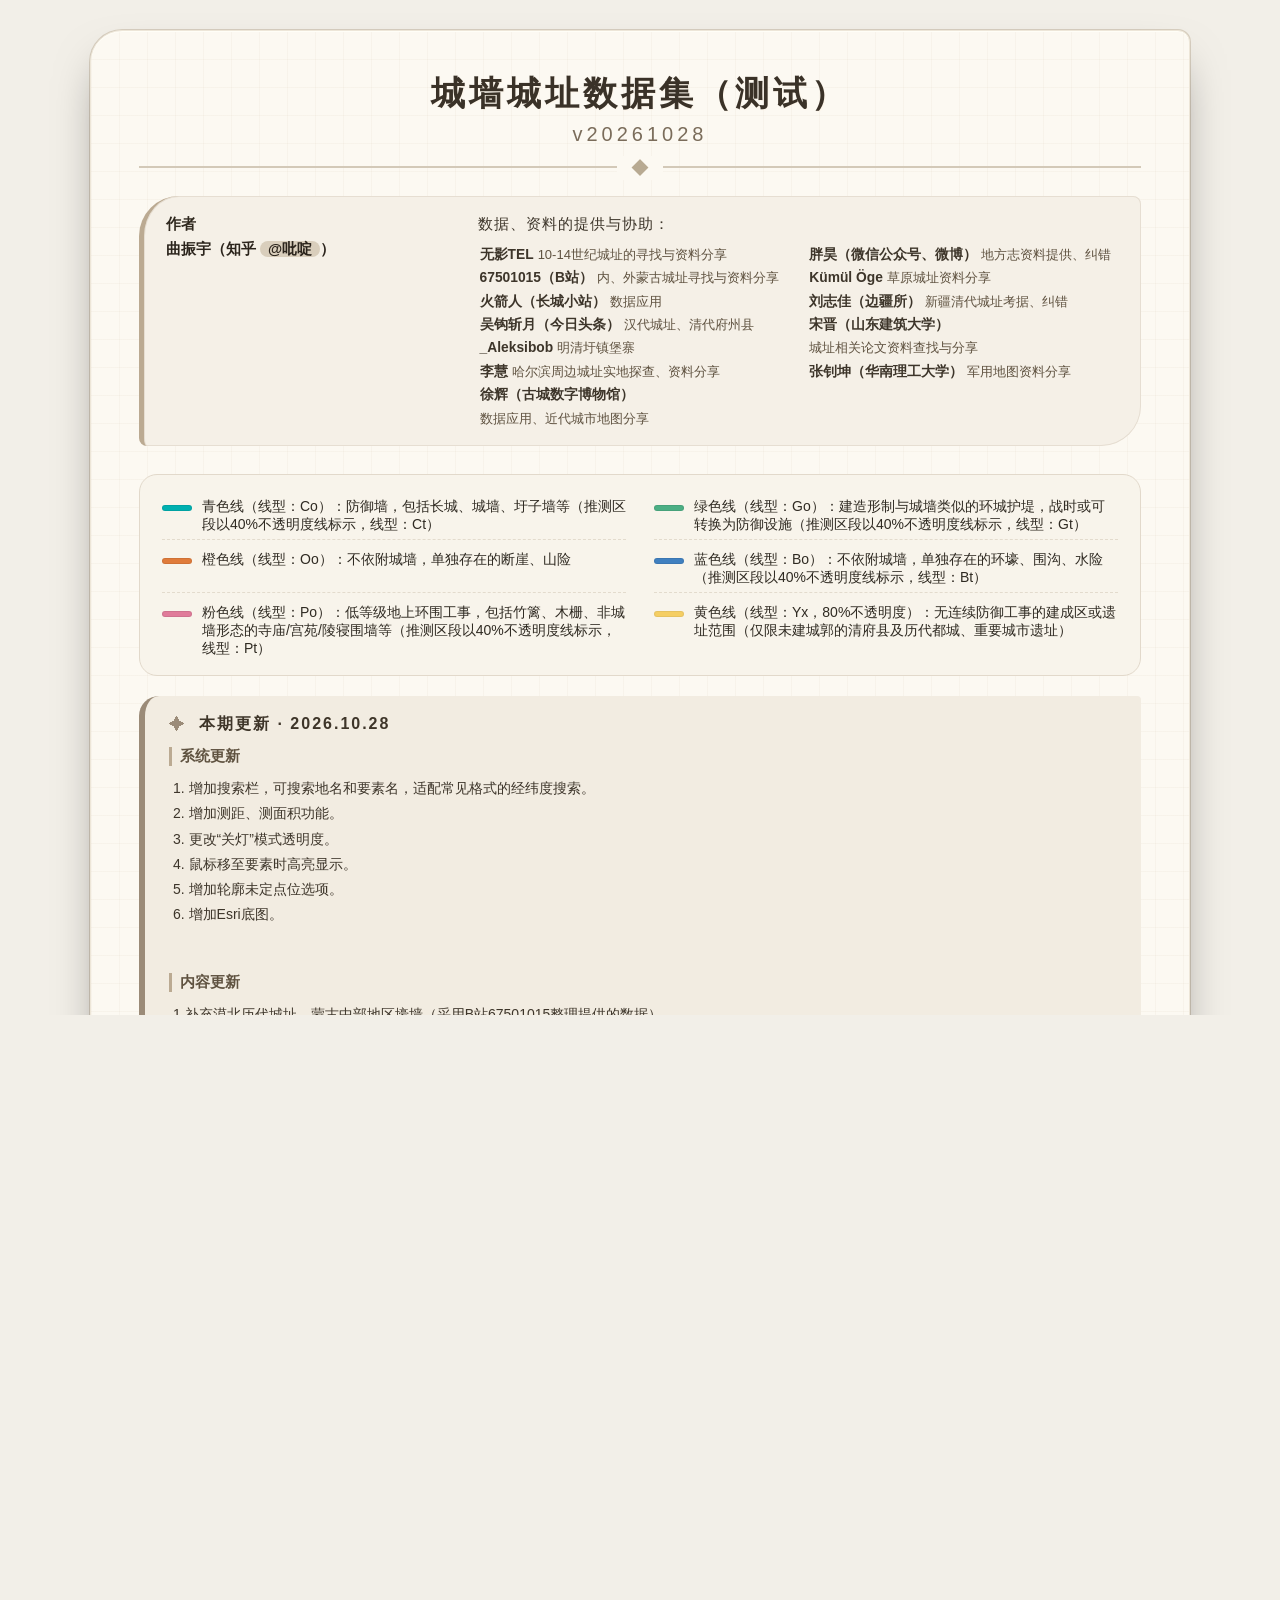
==== index.html @ 204a72bd "更新 index.html" ====
<!DOCTYPE html>
<html lang="zh-CN">
<head>
    <meta charset="UTF-8">
    <meta name="viewport" content="width=device-width, initial-scale=1.0">
    <title>城墙城址数据集 · 舆图始页</title>
    <style>
        * {
            margin: 0;
            padding: 0;
            box-sizing: border-box;
        }
        body {
            background: #f2efe8;
            font-family: "Microsoft YaHei", "微软雅黑", "PingFang SC", sans-serif;
            min-height: 100vh;
            display: flex;
            align-items: center;
            justify-content: center;
            padding: 30px 20px;
        }

        .scroll-card {
            max-width: 1100px;
            width: 100%;
            background: #fcf9f2;
            background-image: 
                linear-gradient(rgba(200, 180, 150, 0.08) 1px, transparent 1px),
                linear-gradient(90deg, rgba(200, 180, 150, 0.08) 1px, transparent 1px);
            background-size: 28px 28px;
            padding: 40px 48px 48px 48px;
            border-radius: 32px 12px 32px 12px;
            box-shadow: 0 24px 48px -16px rgba(0,0,0,0.5), inset 0 1px 0 #fffef7, 0 0 0 1px #d8cfc0;
            border: 1px solid #ede6d8;
            transition: opacity 0.5s ease, transform 0.5s cubic-bezier(0.23, 1, 0.32, 1);
            animation: fadeUp 0.9s ease forwards;
        }
        @keyframes fadeUp {
            0% { opacity: 0; transform: translateY(24px); }
            100% { opacity: 1; transform: translateY(0); }
        }

        .title-block {
            text-align: center;
            border-bottom: 2px solid #d3c9b8;
            padding-bottom: 20px;
            margin-bottom: 28px;
            position: relative;
        }
        .title-block::after {
            content: "◆";
            position: absolute;
            bottom: -14px;
            left: 50%;
            transform: translateX(-50%);
            background: #fcf9f2;
            padding: 0 14px;
            color: #b8aa92;
            font-size: 18px;
        }
        h1 {
            font-size: 34px;
            font-weight: 700;
            letter-spacing: 4px;
            color: #3a3228;
            text-shadow: 1px 1px 0 rgba(255,245,230,0.5);
        }
        .subhead {
            font-size: 20px;
            color: #7a6c5a;
            letter-spacing: 4px;
            margin-top: 6px;
            font-weight: 400;
        }

        .meta-grid {
            display: grid;
            grid-template-columns: 1fr 2.2fr;
            gap: 12px 20px;
            background: #f5f0e7;
            padding: 16px 22px;
            border-radius: 40px 8px 40px 8px;
            margin-bottom: 28px;
            border-left: 5px solid #bbaa92;
            box-shadow: inset 0 0 0 1px #e6ded2;
            font-size: 14.5px;
            line-height: 1.7;
            color: #3d352a;
        }
        .meta-grid .author {
            font-weight: 600;
            color: #2b241c;
        }
        .meta-grid .helper-grid {
            display: grid;
            grid-template-columns: 1fr 1fr;
            gap: 0 18px;
            font-size: 13.8px;
        }
        .helper-grid span {
            display: inline-block;
            padding: 0 2px;
        }
        .helper-grid .name {
            font-weight: 700;
            color: #3d352a;
        }
        .helper-grid .desc {
            color: #5f5240;
            font-size: 13px;
        }
        .meta-grid strong {
            color: #2f281e;
        }

        .legend-wrap {
            background: #f8f4eb;
            padding: 18px 22px 12px 22px;
            border-radius: 18px;
            margin: 16px 0 20px 0;
            border: 1px solid #e2d9cb;
        }
        .legend-grid {
            display: grid;
            grid-template-columns: 1fr 1fr;
            gap: 6px 28px;
        }
        .legend-item {
            display: flex;
            align-items: baseline;
            gap: 10px;
            font-size: 14px;
            color: #2f2a22;
            padding: 5px 0;
            border-bottom: 1px dashed #e3dbcd;
        }
        .legend-item:last-child,
        .legend-item:nth-last-child(2) {
            border-bottom: none;
        }
        .color-swatch {
            width: 30px;
            height: 6px;
            border-radius: 12px;
            flex-shrink: 0;
            border: 1px solid rgba(0,0,0,0.08);
        }
        .legend-note {
            font-size: 12.5px;
            color: #6f624e;
            margin-top: 10px;
            padding-top: 8px;
            border-top: 1px solid #e0d6c6;
            display: flex;
            flex-wrap: wrap;
            gap: 6px 22px;
        }
        .legend-note i {
            font-style: normal;
            background: #ede7db;
            padding: 0 8px;
            border-radius: 30px;
        }

        .update-box {
            background: #f2ece1;
            padding: 18px 24px 12px 24px;
            border-radius: 20px 4px 20px 4px;
            margin: 18px 0 22px 0;
            border-left: 6px solid #9b8b78;
        }
        .update-box h3 {
            font-size: 16px;
            letter-spacing: 2px;
            font-weight: 600;
            color: #3e3529;
            display: flex;
            align-items: center;
            gap: 12px;
            margin-bottom: 12px;
        }
        .update-box h3::before {
            content: "✦";
            color: #9b8b78;
            font-weight: 400;
        }
        
        .update-subtitle {
            font-size: 14.5px;
            font-weight: 600;
            color: #5f5240;
            margin: 12px 0 6px 0;
            padding-left: 8px;
            border-left: 3px solid #bbaa92;
        }

        .update-scroll {
            display: grid;
            grid-template-columns: 1fr 1fr;
            gap: 6px 30px;
            max-height: 300px;
            overflow-y: auto;
            padding-right: 6px;
        }
        .update-scroll ul {
            list-style: none;
            padding-left: 4px;
        }
        .update-scroll li {
            font-size: 13.8px;
            line-height: 1.65;
            color: #3d352a;
            padding: 3px 0 3px 22px;
            position: relative;
            border-bottom: 1px solid #e3d9ca;
        }
        .update-scroll li:last-child {
            border-bottom: none;
        }
        .update-scroll li::before {
            content: "▸";
            position: absolute;
            left: 2px;
            color: #8f7e68;
            font-weight: 700;
        }
        .update-scroll strong {
            font-weight: 600;
            color: #2f281e;
        }
        .correction-box {
            margin-top: 12px;
            background: #e8e1d4;
            padding: 8px 16px 10px 16px;
            border-radius: 30px 6px 30px 6px;
            font-size: 13px;
            color: #3f372c;
        }
        .correction-box strong {
            font-weight: 600;
        }
        .correction-box .tag {
            background: #b8aa92;
            color: #fcf9f2;
            padding: 0 12px;
            border-radius: 40px;
            font-size: 12px;
            margin-right: 8px;
            display: inline-block;
        }

        .download-box {
            background: #f8f4eb;
            padding: 18px 24px;
            border-radius: 18px;
            margin: 18px 0 22px 0;
            border: 1px solid #e2d9cb;
        }
        .download-box h3 {
            font-size: 16px;
            letter-spacing: 2px;
            font-weight: 600;
            color: #3e3529;
            display: flex;
            align-items: center;
            gap: 12px;
            margin-bottom: 12px;
        }
        .download-box h3::before {
            content: "📥";
            font-size: 18px;
        }
        .download-list {
            list-style: none;
            padding-left: 4px;
        }
        .download-list li {
            font-size: 14px;
            line-height: 1.8;
            color: #3d352a;
            padding: 6px 0;
            border-bottom: 1px dashed #e3dbcd;
        }
        .download-list li:last-child {
            border-bottom: none;
        }
        .download-list a {
            color: #0056b3;
            text-decoration: none;
        }
        .download-list a:hover {
            text-decoration: underline;
        }
        .download-list .code {
            background: #ede7db;
            padding: 2px 8px;
            border-radius: 4px;
            font-family: monospace;
            font-size: 13px;
            color: #d9534f;
        }

        .enter-btn {
            display: block;
            width: 100%;
            padding: 18px 20px;
            background: #3d352a;
            color: #f5efe6;
            border: none;
            border-radius: 60px 12px 60px 12px;
            font-size: 22px;
            font-weight: 500;
            letter-spacing: 8px;
            cursor: pointer;
            transition: all 0.2s ease;
            box-shadow: 0 6px 0 #201c16, 0 8px 20px rgba(0,0,0,0.2);
            font-family: "Microsoft YaHei", "微软雅黑", sans-serif;
            margin-top: 12px;
        }
        .enter-btn:hover {
            background: #4f4538;
            transform: scale(1.01);
            box-shadow: 0 6px 0 #201c16, 0 14px 30px rgba(0,0,0,0.25);
        }
        .enter-btn:active {
            transform: translateY(4px);
            box-shadow: 0 2px 0 #201c16;
        }

        .ornament {
            text-align: center;
            color: #cfc3b0;
            font-size: 12px;
            letter-spacing: 10px;
            margin-top: 8px;
            user-select: none;
        }

        @media (max-width: 780px) {
            .scroll-card { padding: 28px 18px 30px 18px; }
            h1 { font-size: 26px; letter-spacing: 2px; }
            .meta-grid { grid-template-columns: 1fr; gap: 6px; }
            .meta-grid .helper-grid { grid-template-columns: 1fr; }
            .legend-grid { grid-template-columns: 1fr; gap: 2px; }
            .update-scroll { grid-template-columns: 1fr; max-height: 200px; }
            .enter-btn { font-size: 18px; letter-spacing: 4px; padding: 14px; }
        }
        @media (max-width: 480px) {
            .scroll-card { padding: 20px 12px 22px 12px; }
            h1 { font-size: 20px; }
            .meta-grid { padding: 12px 14px; font-size: 13px; }
            .helper-grid { font-size: 12.5px; }
            .legend-item { font-size: 12.5px; }
            .update-scroll li { font-size: 12.5px; }
        }
        
        .update-text {
            font-family: "Microsoft YaHei", "微软雅黑", sans-serif;
            font-size: 14px;
            line-height: 1.8;
            color: #3d352a;
            white-space: pre-wrap;
            word-wrap: break-word;
            padding: 4px 0 4px 4px;
            margin: 0;
            background: transparent;
            border: none;
        }
    </style>
</head>
<body>
<div class="scroll-card" id="startCard">
    <div class="title-block">
        <h1>城墙城址数据集（测试）</h1>
        <div class="subhead">v20261028</div>
    </div>

    <div class="meta-grid">
    <div class="author"><strong>作者</strong><br>曲振宇（知乎 <span style="background:#d9cebc;padding:0 8px;border-radius:20px;">@吡啶</span>）</div>
    <div>
        <div style="font-weight:500; margin-bottom:6px; letter-spacing:1px;">数据、资料的提供与协助：</div>
        <div class="helper-grid">
            <div class="helper-col">
                <div class="helper-item"><span class="name">无影TEL</span><span class="desc">10-14世纪城址的寻找与资料分享</span></div>
                <div class="helper-item"><span class="name">67501015（B站）</span><span class="desc">内、外蒙古城址寻找与资料分享</span></div>
                <div class="helper-item"><span class="name">火箭人（长城小站）</span><span class="desc">数据应用</span></div>
                <div class="helper-item"><span class="name">吴钩斩月（今日头条）</span><span class="desc">汉代城址、清代府州县</span></div>
                <div class="helper-item"><span class="name">_Aleksibob</span><span class="desc">明清圩镇堡寨</span></div>
                <div class="helper-item"><span class="name">李慧</span><span class="desc">哈尔滨周边城址实地探查、资料分享</span></div>
                <div class="helper-item"><span class="name">徐辉（古城数字博物馆）</span><span class="desc">数据应用、近代城市地图分享</span></div>
            </div>
            <div class="helper-col">
                <div class="helper-item"><span class="name">胖昊（微信公众号、微博）</span><span class="desc">地方志资料提供、纠错</span></div>
                <div class="helper-item"><span class="name">Kümül Öge</span><span class="desc">草原城址资料分享</span></div>
                <div class="helper-item"><span class="name">刘志佳（边疆所）</span><span class="desc">新疆清代城址考据、纠错</span></div>
                <div class="helper-item"><span class="name">宋晋（山东建筑大学）</span><span class="desc">城址相关论文资料查找与分享</span></div>
                <div class="helper-item"><span class="name">张钊坤（华南理工大学）</span><span class="desc">军用地图资料分享</span></div>
            </div>
        </div>
    </div>
</div>

    <div class="legend-wrap">
        <div class="legend-grid">
            <div class="legend-item"><span class="color-swatch" style="background:#00b0b0;"></span> 青色线（线型：Co）：防御墙，包括长城、城墙、圩子墙等（推测区段以40%不透明度线标示，线型：Ct）</div>
            <div class="legend-item"><span class="color-swatch" style="background:#4caf84;"></span> 绿色线（线型：Go）：建造形制与城墙类似的环城护堤，战时或可转换为防御设施（推测区段以40%不透明度线标示，线型：Gt）</div>
            <div class="legend-item"><span class="color-swatch" style="background:#e07b3a;"></span> 橙色线（线型：Oo）：不依附城墙，单独存在的断崖、山险</div>
            <div class="legend-item"><span class="color-swatch" style="background:#4080c0;"></span> 蓝色线（线型：Bo）：不依附城墙，单独存在的环壕、围沟、水险（推测区段以40%不透明度线标示，线型：Bt）</div>
            <div class="legend-item"><span class="color-swatch" style="background:#e07b9a;"></span> 粉色线（线型：Po）：低等级地上环围工事，包括竹篱、木栅、非城墙形态的寺庙/宫苑/陵寝围墙等（推测区段以40%不透明度线标示，线型：Pt）</div>
            <div class="legend-item"><span class="color-swatch" style="background:#f5c542;opacity:0.8;"></span> 黄色线（线型：Yx，80%不透明度）：无连续防御工事的建成区或遗址范围（仅限未建城郭的清府县及历代都城、重要城市遗址）</div>
        </div>
    </div>

    <div class="update-box">
        <h3>本期更新 · 2026.10.28</h3>
        
        <div class="update-subtitle">系统更新</div>
        <div class="update-content">
            <pre class="update-text">
1. 增加搜索栏，可搜索地名和要素名，适配常见格式的经纬度搜索。
2. 增加测距、测面积功能。
3. 更改“关灯”模式透明度。
4. 鼠标移至要素时高亮显示。
5. 增加轮廓未定点位选项。
6. 增加Esri底图。
            </pre>
        </div>

        <div class="update-subtitle" style="margin-top: 16px;">内容更新</div>
        <div class="update-content">
            <pre class="update-text">
1.补充漠北历代城址、蒙古中部地区壕墙（采用B站67501015整理提供的数据）。
2.补充粤、豫、鄂部分地区市镇、圩墙、村堡、山寨等（采用_Aleksibob整理提供的数据）。
3.新增当雄县境内一些未知的疑似古城，以及部分西藏其它地区的古城古堡。
4.补充黑龙江东部、朝鲜东北部、滨海边疆区的渤海、东夏城址（无影TEL查找资料）。
5.补充七星河流域汉魏城址（李慧查找资料）。
6.补充民国时期归绥、察哈尔部分新设治所、城镇城墙及防御工事。
7.现代新建古城设置错位复建、文旅古城、影视基地、宫苑寺刹四个分类。
8.新增贵德县南部大量不明年代设防聚落。
9.新增俄罗斯阿尔泰地区部分设防聚落和石墙防线。
10.补充南亚部分城址。

重大误差修正：
峡江县（清治所），（沙虎）（渤海-明），万载县（清治所），瑞昌县（清治所），御谋城（背城）（宋），广州满城（清），日照县（清治所），兴国州（清治所），南安府 大庾县（清治所）
            </pre>
            <div class="correction-box">
                <span class="tag">说明</span>
                <strong>起始年代</strong>：一般按该城址轮廓形状形成的时间计。（除清府县外，一级分类按照起始年代分类）。<br>
                <strong>废止年代</strong>：城墙拆除（以破坏其整体性为“拆除”，局部如瓮城、羊马城、城门之拆改不计）或城址废弃，二有一则视为废止。<br>
                <strong>城址名</strong>：不加括号者为该城址建成时的名称，加括号者为该城址的现代名称，例如：“燕中都”“（窦店）”。
            </div>
        </div>
    </div>

    <div class="download-box">
        <h3>参考资料下载</h3>
        <ul class="download-list">
            <li>1. 城址参考旧地图、旧卫星图、复原平面图等。链接：<a href="xxx" target="_blank">xxx</a>，提取码：<span class="code">xxx</span></li>
            <li>2. 部分参考书籍、论文。链接：<a href="xxx" target="_blank">xxx</a>，提取码：<span class="code">xxx</span></li>
            <li>3. 民国军用地图。链接：<a href="xxx" target="_blank">xxx</a>，提取码：<span class="code">xxx</span></li>
            <li>4. 地方志资料。链接：<a href="xxx" target="_blank">xxx</a>，提取码：<span class="code">xxx</span></li>
            <li>5. 日勘军图（满洲、朝鲜、华北等地，Stanford Digital Repository收集）。链接：<a href="xxx" target="_blank">xxx</a></li>
        </ul>
    </div>

    <button class="enter-btn" id="enterBtn">进入地图</button>
    <button class="enter-btn" id="enterBtnSat" style="background:#4a5a6a; font-size:18px; letter-spacing:4px; margin-top:8px;">
        进入卫星图（Esri）
    </button>
    <div class="ornament">— ◇ —</div>
</div>

<script>
    function goWithFade(target) {
        const card = document.getElementById('startCard');
        card.style.transition = 'opacity 0.5s ease, transform 0.5s cubic-bezier(0.5, 0, 0.5, 1)';
        card.style.opacity = '0';
        card.style.transform = 'translateY(-24px) scale(0.96)';
        setTimeout(() => {
            window.location.href = target;
        }, 550);
    }

    document.getElementById('enterBtn').addEventListener('click', function() {
        goWithFade('map.html');
    });
    document.getElementById('enterBtn').addEventListener('keydown', function(e) {
        if (e.key === 'Enter' || e.key === ' ') {
            e.preventDefault();
            this.click();
        }
    });

    document.getElementById('enterBtnSat').addEventListener('click', function() {
        goWithFade('map-satellite.html');
    });
    document.getElementById('enterBtnSat').addEventListener('keydown', function(e) {
        if (e.key === 'Enter' || e.key === ' ') {
            e.preventDefault();
            this.click();
        }
    });
</script>
</body>
</html>
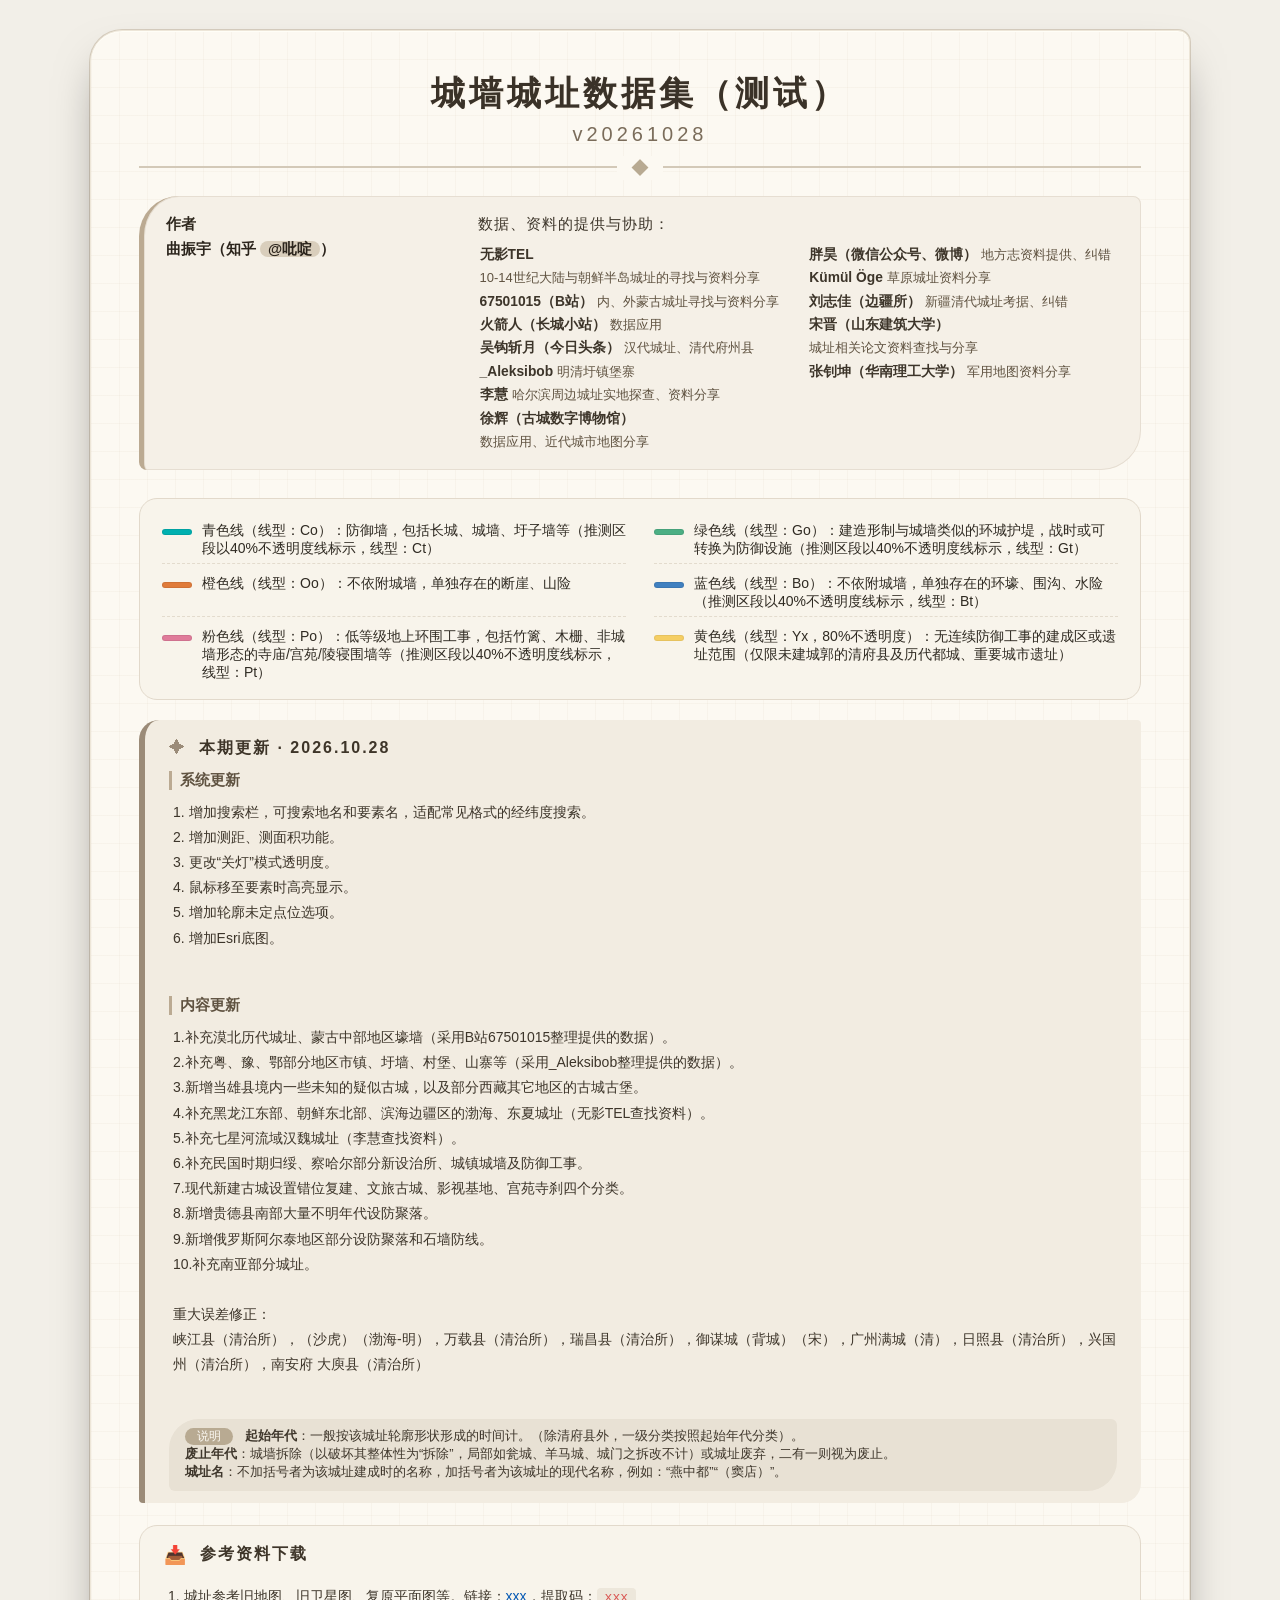
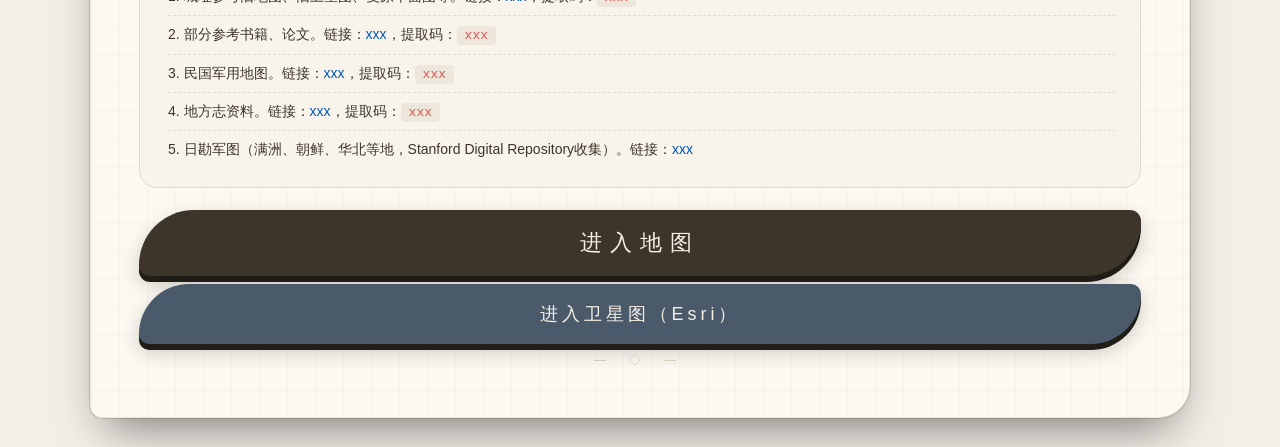
==== commit 52786ef4: "更新 index.html" ====
--- a/index.html
+++ b/index.html
@@ -3,7 +3,7 @@
 <head>
     <meta charset="UTF-8">
     <meta name="viewport" content="width=device-width, initial-scale=1.0">
-    <title>城墙城址数据集 · 舆图始页</title>
+    <title>城墙城址数据集</title>
     <style>
         * {
             margin: 0;
@@ -381,7 +381,7 @@
         <div style="font-weight:500; margin-bottom:6px; letter-spacing:1px;">数据、资料的提供与协助：</div>
         <div class="helper-grid">
             <div class="helper-col">
-                <div class="helper-item"><span class="name">无影TEL</span><span class="desc">10-14世纪城址的寻找与资料分享</span></div>
+                <div class="helper-item"><span class="name">无影TEL</span><span class="desc">10-14世纪大陆与朝鲜半岛城址的寻找与资料分享</span></div>
                 <div class="helper-item"><span class="name">67501015（B站）</span><span class="desc">内、外蒙古城址寻找与资料分享</span></div>
                 <div class="helper-item"><span class="name">火箭人（长城小站）</span><span class="desc">数据应用</span></div>
                 <div class="helper-item"><span class="name">吴钩斩月（今日头条）</span><span class="desc">汉代城址、清代府州县</span></div>
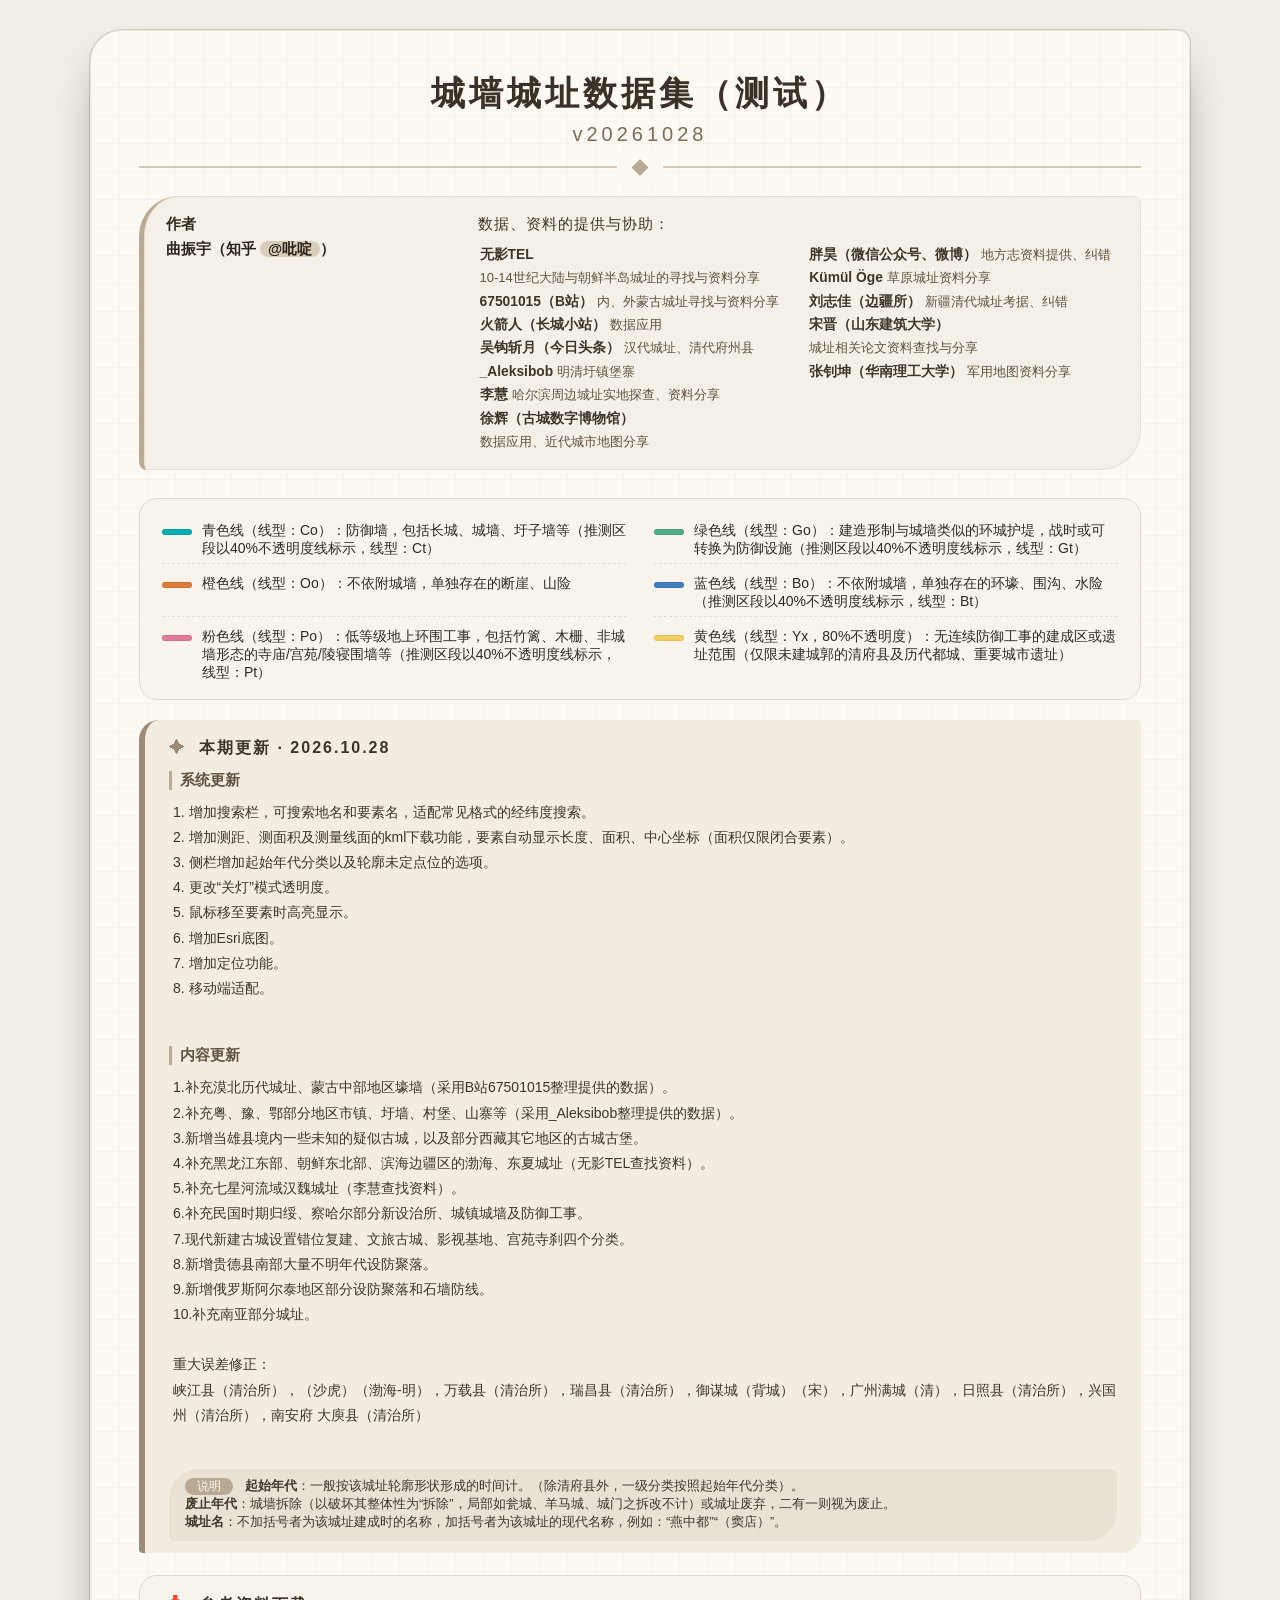
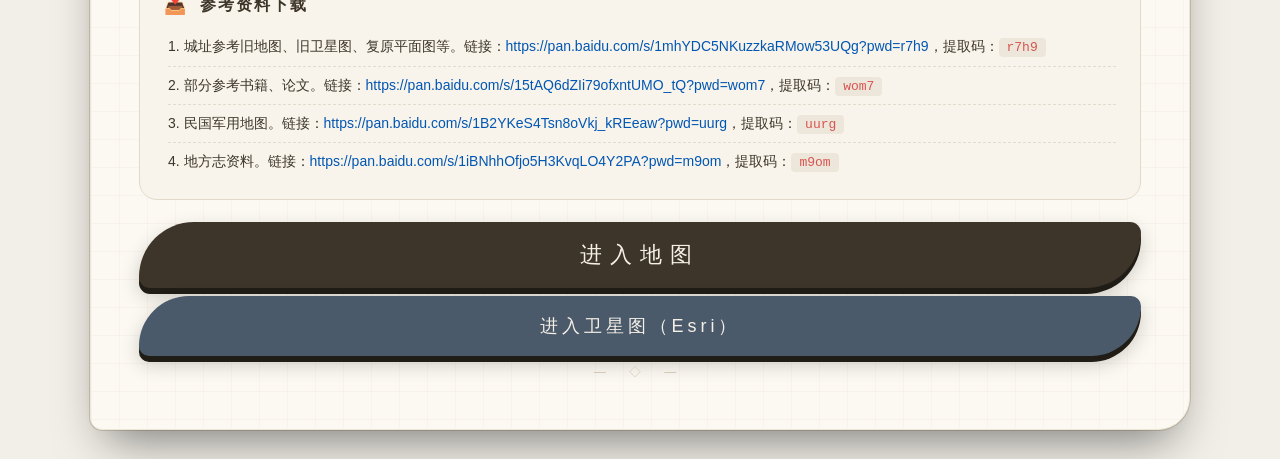
==== commit a17f6353: "Update index.html" ====
--- a/index.html
+++ b/index.html
@@ -418,11 +418,13 @@
         <div class="update-content">
             <pre class="update-text">
 1. 增加搜索栏，可搜索地名和要素名，适配常见格式的经纬度搜索。
-2. 增加测距、测面积功能。
-3. 更改“关灯”模式透明度。
-4. 鼠标移至要素时高亮显示。
-5. 增加轮廓未定点位选项。
+2. 增加测距、测面积及测量线面的kml下载功能，要素自动显示长度、面积、中心坐标（面积仅限闭合要素）。
+3. 侧栏增加起始年代分类以及轮廓未定点位的选项。
+4. 更改“关灯”模式透明度。
+5. 鼠标移至要素时高亮显示。
 6. 增加Esri底图。
+7. 增加定位功能。
+8. 移动端适配。
             </pre>
         </div>
 
@@ -455,11 +457,10 @@
     <div class="download-box">
         <h3>参考资料下载</h3>
         <ul class="download-list">
-            <li>1. 城址参考旧地图、旧卫星图、复原平面图等。链接：<a href="xxx" target="_blank">xxx</a>，提取码：<span class="code">xxx</span></li>
-            <li>2. 部分参考书籍、论文。链接：<a href="xxx" target="_blank">xxx</a>，提取码：<span class="code">xxx</span></li>
-            <li>3. 民国军用地图。链接：<a href="xxx" target="_blank">xxx</a>，提取码：<span class="code">xxx</span></li>
-            <li>4. 地方志资料。链接：<a href="xxx" target="_blank">xxx</a>，提取码：<span class="code">xxx</span></li>
-            <li>5. 日勘军图（满洲、朝鲜、华北等地，Stanford Digital Repository收集）。链接：<a href="xxx" target="_blank">xxx</a></li>
+            <li>1. 城址参考旧地图、旧卫星图、复原平面图等。链接：<a href="xxx" target="_blank">https://pan.baidu.com/s/1mhYDC5NKuzzkaRMow53UQg?pwd=r7h9</a>，提取码：<span class="code">r7h9</span></li>
+            <li>2. 部分参考书籍、论文。链接：<a href="xxx" target="_blank">https://pan.baidu.com/s/15tAQ6dZIi79ofxntUMO_tQ?pwd=wom7</a>，提取码：<span class="code">wom7</span></li>
+            <li>3. 民国军用地图。链接：<a href="xxx" target="_blank">https://pan.baidu.com/s/1B2YKeS4Tsn8oVkj_kREeaw?pwd=uurg</a>，提取码：<span class="code">uurg</span></li>
+            <li>4. 地方志资料。链接：<a href="xxx" target="_blank">https://pan.baidu.com/s/1iBNhhOfjo5H3KvqLO4Y2PA?pwd=m9om</a>，提取码：<span class="code">m9om</span></li>
         </ul>
     </div>
 
@@ -502,4 +503,4 @@
     });
 </script>
 </body>
-</html>+</html>
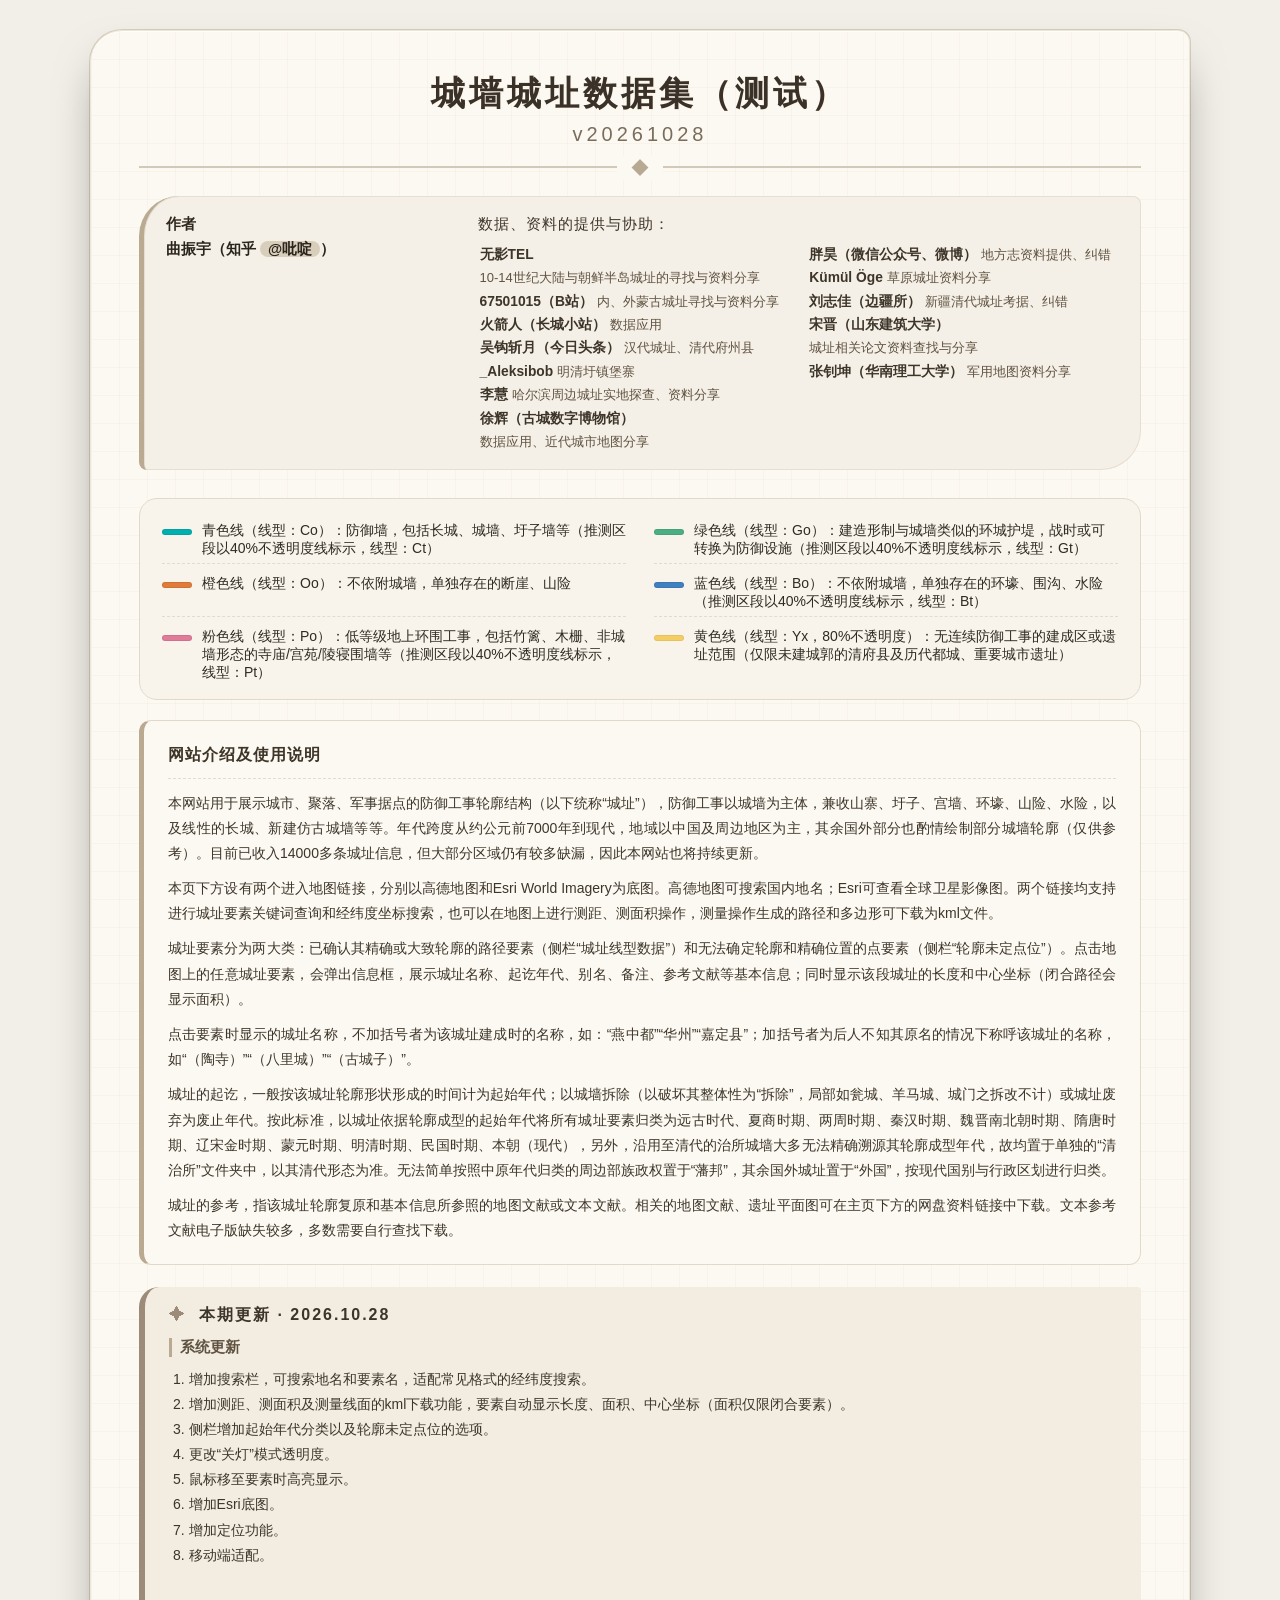
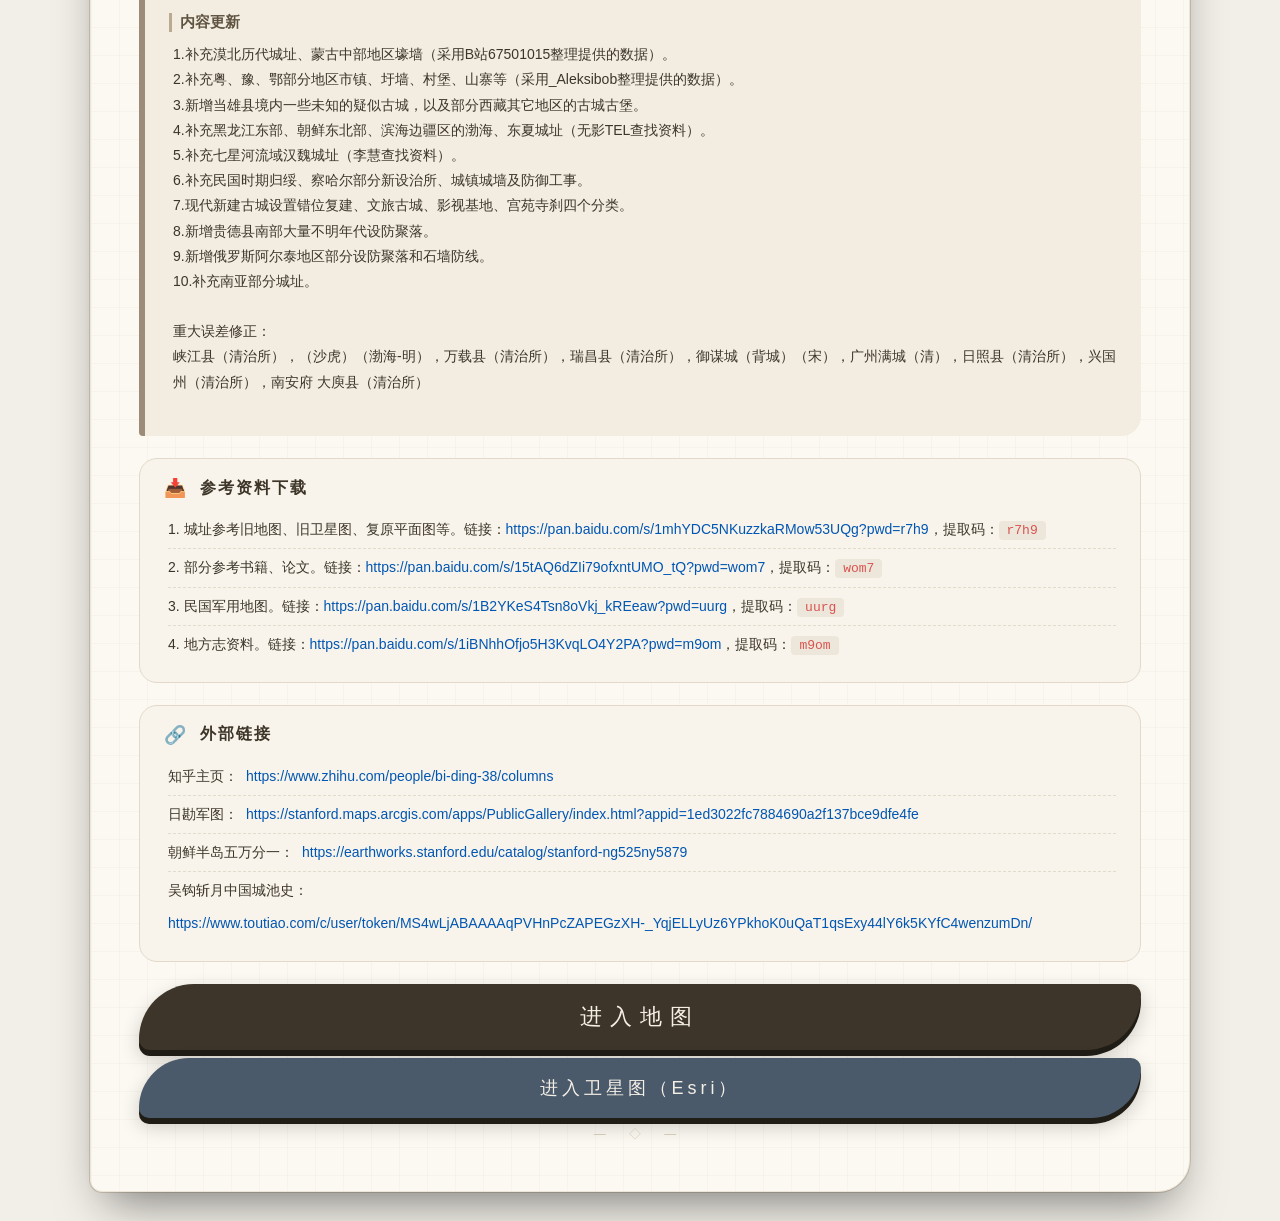
==== commit 97bc17b7: "Update index.html" ====
--- a/index.html
+++ b/index.html
@@ -162,6 +162,35 @@
             border-radius: 30px;
         }
 
+        /* 新增：网站介绍及使用说明 */
+        .intro-box {
+            background: #fcf9f2;
+            padding: 20px 24px;
+            border-radius: 12px;
+            margin: 18px 0 22px 0;
+            border: 1px solid #e2d9cb;
+            border-left: 5px solid #bbaa92;
+            font-size: 14px;
+            line-height: 1.8;
+            color: #3d352a;
+        }
+        .intro-box h3 {
+            font-size: 16px;
+            letter-spacing: 1px;
+            font-weight: 600;
+            color: #3e3529;
+            margin-bottom: 12px;
+            padding-bottom: 8px;
+            border-bottom: 1px dashed #e3dbcd;
+        }
+        .intro-box p {
+            margin-bottom: 10px;
+            text-align: justify;
+        }
+        .intro-box p:last-child {
+            margin-bottom: 0;
+        }
+
         .update-box {
             background: #f2ece1;
             padding: 18px 24px 12px 24px;
@@ -228,26 +257,6 @@
             font-weight: 600;
             color: #2f281e;
         }
-        .correction-box {
-            margin-top: 12px;
-            background: #e8e1d4;
-            padding: 8px 16px 10px 16px;
-            border-radius: 30px 6px 30px 6px;
-            font-size: 13px;
-            color: #3f372c;
-        }
-        .correction-box strong {
-            font-weight: 600;
-        }
-        .correction-box .tag {
-            background: #b8aa92;
-            color: #fcf9f2;
-            padding: 0 12px;
-            border-radius: 40px;
-            font-size: 12px;
-            margin-right: 8px;
-            display: inline-block;
-        }
 
         .download-box {
             background: #f8f4eb;
@@ -298,6 +307,55 @@
             font-family: monospace;
             font-size: 13px;
             color: #d9534f;
+        }
+
+        /* 新增：外部链接模块 */
+        .link-box {
+            background: #f8f4eb;
+            padding: 18px 24px;
+            border-radius: 18px;
+            margin: 18px 0 22px 0;
+            border: 1px solid #e2d9cb;
+        }
+        .link-box h3 {
+            font-size: 16px;
+            letter-spacing: 2px;
+            font-weight: 600;
+            color: #3e3529;
+            display: flex;
+            align-items: center;
+            gap: 12px;
+            margin-bottom: 12px;
+        }
+        .link-box h3::before {
+            content: "🔗";
+            font-size: 18px;
+        }
+        .link-list {
+            list-style: none;
+            padding-left: 4px;
+        }
+        .link-list li {
+            font-size: 14px;
+            line-height: 1.8;
+            color: #3d352a;
+            padding: 6px 0;
+            border-bottom: 1px dashed #e3dbcd;
+            display: flex;
+            align-items: baseline;
+            flex-wrap: wrap;
+            gap: 8px;
+        }
+        .link-list li:last-child {
+            border-bottom: none;
+        }
+        .link-list a {
+            color: #0056b3;
+            text-decoration: none;
+            word-break: break-all;
+        }
+        .link-list a:hover {
+            text-decoration: underline;
         }
 
         .enter-btn {
@@ -344,6 +402,7 @@
             .legend-grid { grid-template-columns: 1fr; gap: 2px; }
             .update-scroll { grid-template-columns: 1fr; max-height: 200px; }
             .enter-btn { font-size: 18px; letter-spacing: 4px; padding: 14px; }
+            .intro-box p { font-size: 13.5px; }
         }
         @media (max-width: 480px) {
             .scroll-card { padding: 20px 12px 22px 12px; }
@@ -411,6 +470,17 @@
         </div>
     </div>
 
+    <!-- ===== 新增：网站介绍及使用说明 ===== -->
+    <div class="intro-box">
+        <h3>网站介绍及使用说明</h3>
+        <p>本网站用于展示城市、聚落、军事据点的防御工事轮廓结构（以下统称“城址”），防御工事以城墙为主体，兼收山寨、圩子、宫墙、环壕、山险、水险，以及线性的长城、新建仿古城墙等等。年代跨度从约公元前7000年到现代，地域以中国及周边地区为主，其余国外部分也酌情绘制部分城墙轮廓（仅供参考）。目前已收入14000多条城址信息，但大部分区域仍有较多缺漏，因此本网站也将持续更新。</p>
+        <p>本页下方设有两个进入地图链接，分别以高德地图和Esri World Imagery为底图。高德地图可搜索国内地名；Esri可查看全球卫星影像图。两个链接均支持进行城址要素关键词查询和经纬度坐标搜索，也可以在地图上进行测距、测面积操作，测量操作生成的路径和多边形可下载为kml文件。</p>
+        <p>城址要素分为两大类：已确认其精确或大致轮廓的路径要素（侧栏“城址线型数据”）和无法确定轮廓和精确位置的点要素（侧栏“轮廓未定点位”）。点击地图上的任意城址要素，会弹出信息框，展示城址名称、起讫年代、别名、备注、参考文献等基本信息；同时显示该段城址的长度和中心坐标（闭合路径会显示面积）。</p>
+        <p>点击要素时显示的城址名称，不加括号者为该城址建成时的名称，如：“燕中都”“华州”“嘉定县”；加括号者为后人不知其原名的情况下称呼该城址的名称，如“（陶寺）”“（八里城）”“（古城子）”。</p>
+        <p>城址的起讫，一般按该城址轮廓形状形成的时间计为起始年代；以城墙拆除（以破坏其整体性为“拆除”，局部如瓮城、羊马城、城门之拆改不计）或城址废弃为废止年代。按此标准，以城址依据轮廓成型的起始年代将所有城址要素归类为远古时代、夏商时期、两周时期、秦汉时期、魏晋南北朝时期、隋唐时期、辽宋金时期、蒙元时期、明清时期、民国时期、本朝（现代），另外，沿用至清代的治所城墙大多无法精确溯源其轮廓成型年代，故均置于单独的“清治所”文件夹中，以其清代形态为准。无法简单按照中原年代归类的周边部族政权置于“藩邦”，其余国外城址置于“外国”，按现代国别与行政区划进行归类。</p>
+        <p>城址的参考，指该城址轮廓复原和基本信息所参照的地图文献或文本文献。相关的地图文献、遗址平面图可在主页下方的网盘资料链接中下载。文本参考文献电子版缺失较多，多数需要自行查找下载。</p>
+    </div>
+
     <div class="update-box">
         <h3>本期更新 · 2026.10.28</h3>
         
@@ -445,22 +515,27 @@
 重大误差修正：
 峡江县（清治所），（沙虎）（渤海-明），万载县（清治所），瑞昌县（清治所），御谋城（背城）（宋），广州满城（清），日照县（清治所），兴国州（清治所），南安府 大庾县（清治所）
             </pre>
-            <div class="correction-box">
-                <span class="tag">说明</span>
-                <strong>起始年代</strong>：一般按该城址轮廓形状形成的时间计。（除清府县外，一级分类按照起始年代分类）。<br>
-                <strong>废止年代</strong>：城墙拆除（以破坏其整体性为“拆除”，局部如瓮城、羊马城、城门之拆改不计）或城址废弃，二有一则视为废止。<br>
-                <strong>城址名</strong>：不加括号者为该城址建成时的名称，加括号者为该城址的现代名称，例如：“燕中都”“（窦店）”。
-            </div>
         </div>
     </div>
 
     <div class="download-box">
         <h3>参考资料下载</h3>
         <ul class="download-list">
-            <li>1. 城址参考旧地图、旧卫星图、复原平面图等。链接：<a href="xxx" target="_blank">https://pan.baidu.com/s/1mhYDC5NKuzzkaRMow53UQg?pwd=r7h9</a>，提取码：<span class="code">r7h9</span></li>
-            <li>2. 部分参考书籍、论文。链接：<a href="xxx" target="_blank">https://pan.baidu.com/s/15tAQ6dZIi79ofxntUMO_tQ?pwd=wom7</a>，提取码：<span class="code">wom7</span></li>
-            <li>3. 民国军用地图。链接：<a href="xxx" target="_blank">https://pan.baidu.com/s/1B2YKeS4Tsn8oVkj_kREeaw?pwd=uurg</a>，提取码：<span class="code">uurg</span></li>
-            <li>4. 地方志资料。链接：<a href="xxx" target="_blank">https://pan.baidu.com/s/1iBNhhOfjo5H3KvqLO4Y2PA?pwd=m9om</a>，提取码：<span class="code">m9om</span></li>
+            <li>1. 城址参考旧地图、旧卫星图、复原平面图等。链接：<a href="https://pan.baidu.com/s/1mhYDC5NKuzzkaRMow53UQg?pwd=r7h9" target="_blank">https://pan.baidu.com/s/1mhYDC5NKuzzkaRMow53UQg?pwd=r7h9</a>，提取码：<span class="code">r7h9</span></li>
+            <li>2. 部分参考书籍、论文。链接：<a href="https://pan.baidu.com/s/15tAQ6dZIi79ofxntUMO_tQ?pwd=wom7" target="_blank">https://pan.baidu.com/s/15tAQ6dZIi79ofxntUMO_tQ?pwd=wom7</a>，提取码：<span class="code">wom7</span></li>
+            <li>3. 民国军用地图。链接：<a href="https://pan.baidu.com/s/1B2YKeS4Tsn8oVkj_kREeaw?pwd=uurg" target="_blank">https://pan.baidu.com/s/1B2YKeS4Tsn8oVkj_kREeaw?pwd=uurg</a>，提取码：<span class="code">uurg</span></li>
+            <li>4. 地方志资料。链接：<a href="https://pan.baidu.com/s/1iBNhhOfjo5H3KvqLO4Y2PA?pwd=m9om" target="_blank">https://pan.baidu.com/s/1iBNhhOfjo5H3KvqLO4Y2PA?pwd=m9om</a>，提取码：<span class="code">m9om</span></li>
+        </ul>
+    </div>
+
+    <!-- ===== 新增：外部链接模块 ===== -->
+    <div class="link-box">
+        <h3>外部链接</h3>
+        <ul class="link-list">
+            <li><span>知乎主页：</span><a href="https://www.zhihu.com/people/bi-ding-38/columns" target="_blank">https://www.zhihu.com/people/bi-ding-38/columns</a></li>
+            <li><span>日勘军图：</span><a href="https://stanford.maps.arcgis.com/apps/PublicGallery/index.html?appid=1ed3022fc7884690a2f137bce9dfe4fe" target="_blank">https://stanford.maps.arcgis.com/apps/PublicGallery/index.html?appid=1ed3022fc7884690a2f137bce9dfe4fe</a></li>
+            <li><span>朝鲜半岛五万分一：</span><a href="https://earthworks.stanford.edu/catalog/stanford-ng525ny5879" target="_blank">https://earthworks.stanford.edu/catalog/stanford-ng525ny5879</a></li>
+            <li><span>吴钩斩月中国城池史：</span><a href="https://www.toutiao.com/c/user/token/MS4wLjABAAAAqPVHnPcZAPEGzXH-_YqjELLyUz6YPkhoK0uQaT1qsExy44lY6k5KYfC4wenzumDn/" target="_blank">https://www.toutiao.com/c/user/token/MS4wLjABAAAAqPVHnPcZAPEGzXH-_YqjELLyUz6YPkhoK0uQaT1qsExy44lY6k5KYfC4wenzumDn/</a></li>
         </ul>
     </div>
 
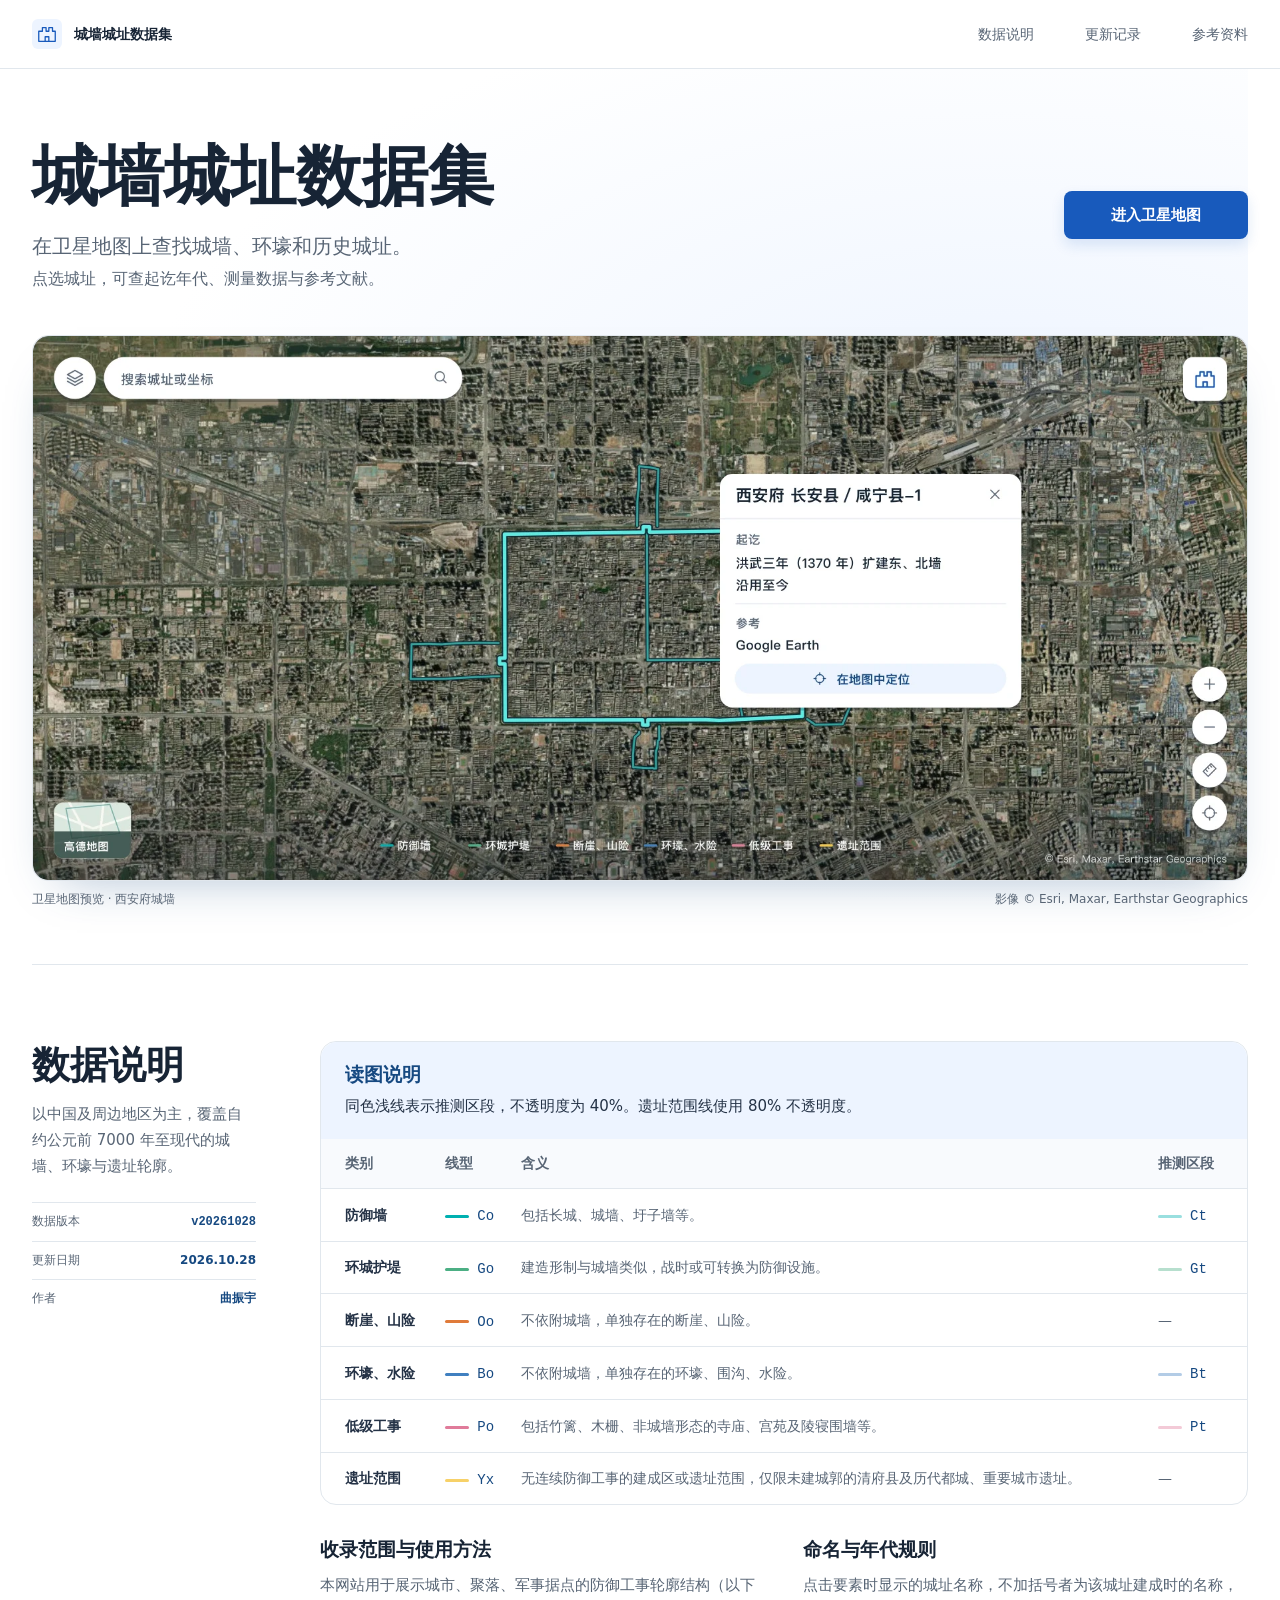
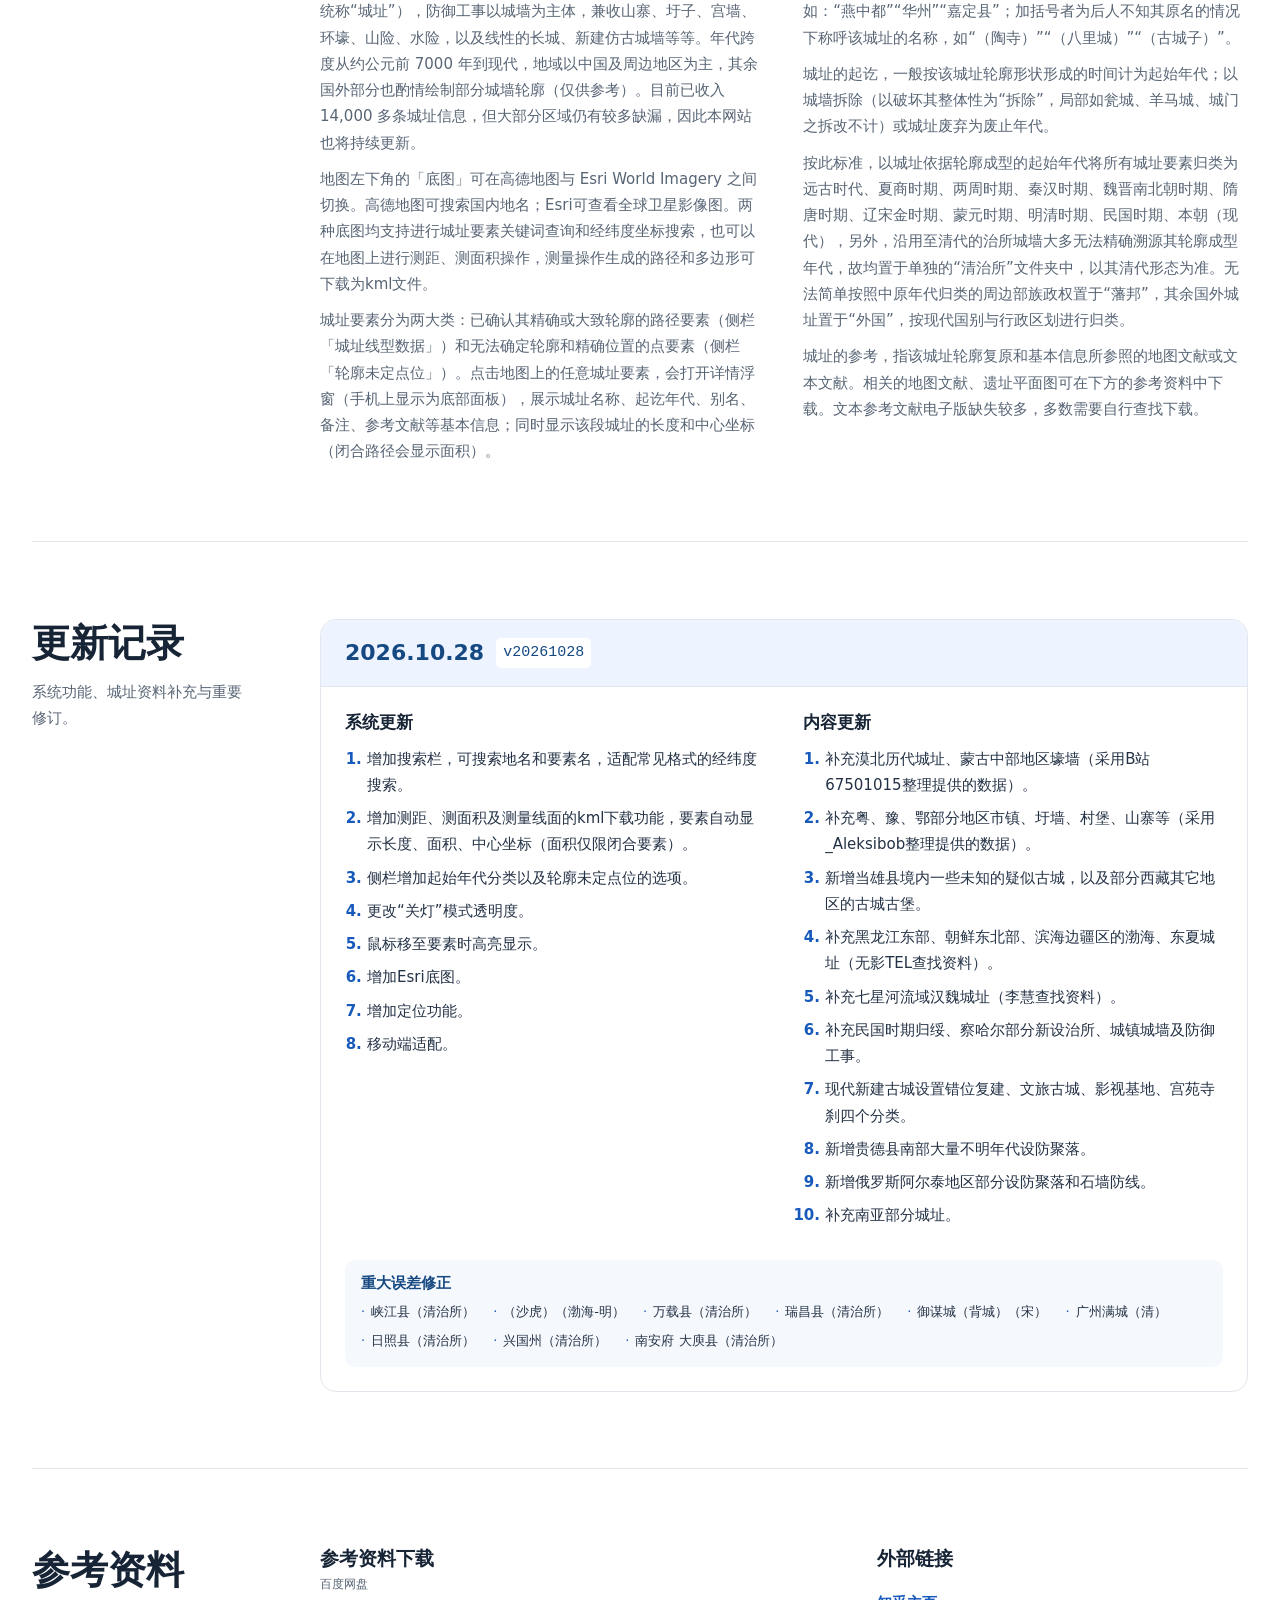
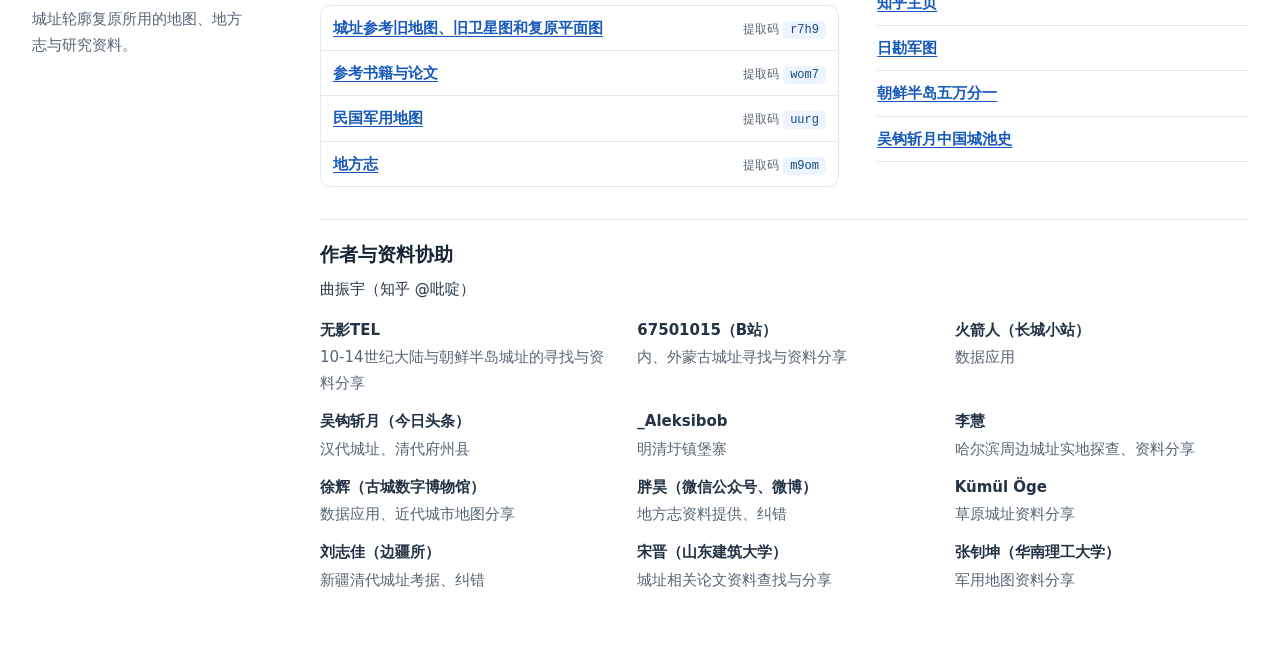
==== commit b6ec2509: "Build a product homepage for the city wall dataset" ====
--- a/index.html
+++ b/index.html
@@ -3,579 +3,248 @@
 <head>
     <meta charset="UTF-8">
     <meta name="viewport" content="width=device-width, initial-scale=1.0">
+    <meta name="description" content="在卫星地图上查找城墙、环壕和历史城址，查阅起讫年代、测量数据与参考文献。">
     <title>城墙城址数据集</title>
-    <style>
-        * {
-            margin: 0;
-            padding: 0;
-            box-sizing: border-box;
-        }
-        body {
-            background: #f2efe8;
-            font-family: "Microsoft YaHei", "微软雅黑", "PingFang SC", sans-serif;
-            min-height: 100vh;
-            display: flex;
-            align-items: center;
-            justify-content: center;
-            padding: 30px 20px;
-        }
-
-        .scroll-card {
-            max-width: 1100px;
-            width: 100%;
-            background: #fcf9f2;
-            background-image: 
-                linear-gradient(rgba(200, 180, 150, 0.08) 1px, transparent 1px),
-                linear-gradient(90deg, rgba(200, 180, 150, 0.08) 1px, transparent 1px);
-            background-size: 28px 28px;
-            padding: 40px 48px 48px 48px;
-            border-radius: 32px 12px 32px 12px;
-            box-shadow: 0 24px 48px -16px rgba(0,0,0,0.5), inset 0 1px 0 #fffef7, 0 0 0 1px #d8cfc0;
-            border: 1px solid #ede6d8;
-            transition: opacity 0.5s ease, transform 0.5s cubic-bezier(0.23, 1, 0.32, 1);
-            animation: fadeUp 0.9s ease forwards;
-        }
-        @keyframes fadeUp {
-            0% { opacity: 0; transform: translateY(24px); }
-            100% { opacity: 1; transform: translateY(0); }
-        }
-
-        .title-block {
-            text-align: center;
-            border-bottom: 2px solid #d3c9b8;
-            padding-bottom: 20px;
-            margin-bottom: 28px;
-            position: relative;
-        }
-        .title-block::after {
-            content: "◆";
-            position: absolute;
-            bottom: -14px;
-            left: 50%;
-            transform: translateX(-50%);
-            background: #fcf9f2;
-            padding: 0 14px;
-            color: #b8aa92;
-            font-size: 18px;
-        }
-        h1 {
-            font-size: 34px;
-            font-weight: 700;
-            letter-spacing: 4px;
-            color: #3a3228;
-            text-shadow: 1px 1px 0 rgba(255,245,230,0.5);
-        }
-        .subhead {
-            font-size: 20px;
-            color: #7a6c5a;
-            letter-spacing: 4px;
-            margin-top: 6px;
-            font-weight: 400;
-        }
-
-        .meta-grid {
-            display: grid;
-            grid-template-columns: 1fr 2.2fr;
-            gap: 12px 20px;
-            background: #f5f0e7;
-            padding: 16px 22px;
-            border-radius: 40px 8px 40px 8px;
-            margin-bottom: 28px;
-            border-left: 5px solid #bbaa92;
-            box-shadow: inset 0 0 0 1px #e6ded2;
-            font-size: 14.5px;
-            line-height: 1.7;
-            color: #3d352a;
-        }
-        .meta-grid .author {
-            font-weight: 600;
-            color: #2b241c;
-        }
-        .meta-grid .helper-grid {
-            display: grid;
-            grid-template-columns: 1fr 1fr;
-            gap: 0 18px;
-            font-size: 13.8px;
-        }
-        .helper-grid span {
-            display: inline-block;
-            padding: 0 2px;
-        }
-        .helper-grid .name {
-            font-weight: 700;
-            color: #3d352a;
-        }
-        .helper-grid .desc {
-            color: #5f5240;
-            font-size: 13px;
-        }
-        .meta-grid strong {
-            color: #2f281e;
-        }
-
-        .legend-wrap {
-            background: #f8f4eb;
-            padding: 18px 22px 12px 22px;
-            border-radius: 18px;
-            margin: 16px 0 20px 0;
-            border: 1px solid #e2d9cb;
-        }
-        .legend-grid {
-            display: grid;
-            grid-template-columns: 1fr 1fr;
-            gap: 6px 28px;
-        }
-        .legend-item {
-            display: flex;
-            align-items: baseline;
-            gap: 10px;
-            font-size: 14px;
-            color: #2f2a22;
-            padding: 5px 0;
-            border-bottom: 1px dashed #e3dbcd;
-        }
-        .legend-item:last-child,
-        .legend-item:nth-last-child(2) {
-            border-bottom: none;
-        }
-        .color-swatch {
-            width: 30px;
-            height: 6px;
-            border-radius: 12px;
-            flex-shrink: 0;
-            border: 1px solid rgba(0,0,0,0.08);
-        }
-        .legend-note {
-            font-size: 12.5px;
-            color: #6f624e;
-            margin-top: 10px;
-            padding-top: 8px;
-            border-top: 1px solid #e0d6c6;
-            display: flex;
-            flex-wrap: wrap;
-            gap: 6px 22px;
-        }
-        .legend-note i {
-            font-style: normal;
-            background: #ede7db;
-            padding: 0 8px;
-            border-radius: 30px;
-        }
-
-        /* 新增：网站介绍及使用说明 */
-        .intro-box {
-            background: #fcf9f2;
-            padding: 20px 24px;
-            border-radius: 12px;
-            margin: 18px 0 22px 0;
-            border: 1px solid #e2d9cb;
-            border-left: 5px solid #bbaa92;
-            font-size: 14px;
-            line-height: 1.8;
-            color: #3d352a;
-        }
-        .intro-box h3 {
-            font-size: 16px;
-            letter-spacing: 1px;
-            font-weight: 600;
-            color: #3e3529;
-            margin-bottom: 12px;
-            padding-bottom: 8px;
-            border-bottom: 1px dashed #e3dbcd;
-        }
-        .intro-box p {
-            margin-bottom: 10px;
-            text-align: justify;
-        }
-        .intro-box p:last-child {
-            margin-bottom: 0;
-        }
-
-        .update-box {
-            background: #f2ece1;
-            padding: 18px 24px 12px 24px;
-            border-radius: 20px 4px 20px 4px;
-            margin: 18px 0 22px 0;
-            border-left: 6px solid #9b8b78;
-        }
-        .update-box h3 {
-            font-size: 16px;
-            letter-spacing: 2px;
-            font-weight: 600;
-            color: #3e3529;
-            display: flex;
-            align-items: center;
-            gap: 12px;
-            margin-bottom: 12px;
-        }
-        .update-box h3::before {
-            content: "✦";
-            color: #9b8b78;
-            font-weight: 400;
-        }
-        
-        .update-subtitle {
-            font-size: 14.5px;
-            font-weight: 600;
-            color: #5f5240;
-            margin: 12px 0 6px 0;
-            padding-left: 8px;
-            border-left: 3px solid #bbaa92;
-        }
-
-        .update-scroll {
-            display: grid;
-            grid-template-columns: 1fr 1fr;
-            gap: 6px 30px;
-            max-height: 300px;
-            overflow-y: auto;
-            padding-right: 6px;
-        }
-        .update-scroll ul {
-            list-style: none;
-            padding-left: 4px;
-        }
-        .update-scroll li {
-            font-size: 13.8px;
-            line-height: 1.65;
-            color: #3d352a;
-            padding: 3px 0 3px 22px;
-            position: relative;
-            border-bottom: 1px solid #e3d9ca;
-        }
-        .update-scroll li:last-child {
-            border-bottom: none;
-        }
-        .update-scroll li::before {
-            content: "▸";
-            position: absolute;
-            left: 2px;
-            color: #8f7e68;
-            font-weight: 700;
-        }
-        .update-scroll strong {
-            font-weight: 600;
-            color: #2f281e;
-        }
-
-        .download-box {
-            background: #f8f4eb;
-            padding: 18px 24px;
-            border-radius: 18px;
-            margin: 18px 0 22px 0;
-            border: 1px solid #e2d9cb;
-        }
-        .download-box h3 {
-            font-size: 16px;
-            letter-spacing: 2px;
-            font-weight: 600;
-            color: #3e3529;
-            display: flex;
-            align-items: center;
-            gap: 12px;
-            margin-bottom: 12px;
-        }
-        .download-box h3::before {
-            content: "📥";
-            font-size: 18px;
-        }
-        .download-list {
-            list-style: none;
-            padding-left: 4px;
-        }
-        .download-list li {
-            font-size: 14px;
-            line-height: 1.8;
-            color: #3d352a;
-            padding: 6px 0;
-            border-bottom: 1px dashed #e3dbcd;
-        }
-        .download-list li:last-child {
-            border-bottom: none;
-        }
-        .download-list a {
-            color: #0056b3;
-            text-decoration: none;
-        }
-        .download-list a:hover {
-            text-decoration: underline;
-        }
-        .download-list .code {
-            background: #ede7db;
-            padding: 2px 8px;
-            border-radius: 4px;
-            font-family: monospace;
-            font-size: 13px;
-            color: #d9534f;
-        }
-
-        /* 新增：外部链接模块 */
-        .link-box {
-            background: #f8f4eb;
-            padding: 18px 24px;
-            border-radius: 18px;
-            margin: 18px 0 22px 0;
-            border: 1px solid #e2d9cb;
-        }
-        .link-box h3 {
-            font-size: 16px;
-            letter-spacing: 2px;
-            font-weight: 600;
-            color: #3e3529;
-            display: flex;
-            align-items: center;
-            gap: 12px;
-            margin-bottom: 12px;
-        }
-        .link-box h3::before {
-            content: "🔗";
-            font-size: 18px;
-        }
-        .link-list {
-            list-style: none;
-            padding-left: 4px;
-        }
-        .link-list li {
-            font-size: 14px;
-            line-height: 1.8;
-            color: #3d352a;
-            padding: 6px 0;
-            border-bottom: 1px dashed #e3dbcd;
-            display: flex;
-            align-items: baseline;
-            flex-wrap: wrap;
-            gap: 8px;
-        }
-        .link-list li:last-child {
-            border-bottom: none;
-        }
-        .link-list a {
-            color: #0056b3;
-            text-decoration: none;
-            word-break: break-all;
-        }
-        .link-list a:hover {
-            text-decoration: underline;
-        }
-
-        .enter-btn {
-            display: block;
-            width: 100%;
-            padding: 18px 20px;
-            background: #3d352a;
-            color: #f5efe6;
-            border: none;
-            border-radius: 60px 12px 60px 12px;
-            font-size: 22px;
-            font-weight: 500;
-            letter-spacing: 8px;
-            cursor: pointer;
-            transition: all 0.2s ease;
-            box-shadow: 0 6px 0 #201c16, 0 8px 20px rgba(0,0,0,0.2);
-            font-family: "Microsoft YaHei", "微软雅黑", sans-serif;
-            margin-top: 12px;
-        }
-        .enter-btn:hover {
-            background: #4f4538;
-            transform: scale(1.01);
-            box-shadow: 0 6px 0 #201c16, 0 14px 30px rgba(0,0,0,0.25);
-        }
-        .enter-btn:active {
-            transform: translateY(4px);
-            box-shadow: 0 2px 0 #201c16;
-        }
-
-        .ornament {
-            text-align: center;
-            color: #cfc3b0;
-            font-size: 12px;
-            letter-spacing: 10px;
-            margin-top: 8px;
-            user-select: none;
-        }
-
-        @media (max-width: 780px) {
-            .scroll-card { padding: 28px 18px 30px 18px; }
-            h1 { font-size: 26px; letter-spacing: 2px; }
-            .meta-grid { grid-template-columns: 1fr; gap: 6px; }
-            .meta-grid .helper-grid { grid-template-columns: 1fr; }
-            .legend-grid { grid-template-columns: 1fr; gap: 2px; }
-            .update-scroll { grid-template-columns: 1fr; max-height: 200px; }
-            .enter-btn { font-size: 18px; letter-spacing: 4px; padding: 14px; }
-            .intro-box p { font-size: 13.5px; }
-        }
-        @media (max-width: 480px) {
-            .scroll-card { padding: 20px 12px 22px 12px; }
-            h1 { font-size: 20px; }
-            .meta-grid { padding: 12px 14px; font-size: 13px; }
-            .helper-grid { font-size: 12.5px; }
-            .legend-item { font-size: 12.5px; }
-            .update-scroll li { font-size: 12.5px; }
-        }
-        
-        .update-text {
-            font-family: "Microsoft YaHei", "微软雅黑", sans-serif;
-            font-size: 14px;
-            line-height: 1.8;
-            color: #3d352a;
-            white-space: pre-wrap;
-            word-wrap: break-word;
-            padding: 4px 0 4px 4px;
-            margin: 0;
-            background: transparent;
-            border: none;
-        }
-    </style>
+    <link rel="stylesheet" href="design.css?v=3">
+    <link rel="stylesheet" href="home.css?v=2">
 </head>
-<body>
-<div class="scroll-card" id="startCard">
-    <div class="title-block">
-        <h1>城墙城址数据集（测试）</h1>
-        <div class="subhead">v20261028</div>
-    </div>
-
-    <div class="meta-grid">
-    <div class="author"><strong>作者</strong><br>曲振宇（知乎 <span style="background:#d9cebc;padding:0 8px;border-radius:20px;">@吡啶</span>）</div>
-    <div>
-        <div style="font-weight:500; margin-bottom:6px; letter-spacing:1px;">数据、资料的提供与协助：</div>
-        <div class="helper-grid">
-            <div class="helper-col">
-                <div class="helper-item"><span class="name">无影TEL</span><span class="desc">10-14世纪大陆与朝鲜半岛城址的寻找与资料分享</span></div>
-                <div class="helper-item"><span class="name">67501015（B站）</span><span class="desc">内、外蒙古城址寻找与资料分享</span></div>
-                <div class="helper-item"><span class="name">火箭人（长城小站）</span><span class="desc">数据应用</span></div>
-                <div class="helper-item"><span class="name">吴钩斩月（今日头条）</span><span class="desc">汉代城址、清代府州县</span></div>
-                <div class="helper-item"><span class="name">_Aleksibob</span><span class="desc">明清圩镇堡寨</span></div>
-                <div class="helper-item"><span class="name">李慧</span><span class="desc">哈尔滨周边城址实地探查、资料分享</span></div>
-                <div class="helper-item"><span class="name">徐辉（古城数字博物馆）</span><span class="desc">数据应用、近代城市地图分享</span></div>
-            </div>
-            <div class="helper-col">
-                <div class="helper-item"><span class="name">胖昊（微信公众号、微博）</span><span class="desc">地方志资料提供、纠错</span></div>
-                <div class="helper-item"><span class="name">Kümül Öge</span><span class="desc">草原城址资料分享</span></div>
-                <div class="helper-item"><span class="name">刘志佳（边疆所）</span><span class="desc">新疆清代城址考据、纠错</span></div>
-                <div class="helper-item"><span class="name">宋晋（山东建筑大学）</span><span class="desc">城址相关论文资料查找与分享</span></div>
-                <div class="helper-item"><span class="name">张钊坤（华南理工大学）</span><span class="desc">军用地图资料分享</span></div>
-            </div>
+<body class="home-page">
+    <header class="home-header">
+        <div class="home-container home-header-inner">
+            <a class="home-brand" href="#top">
+                <svg viewBox="0 0 24 24" aria-hidden="true" fill="none" stroke="currentColor" stroke-width="1.4" stroke-linecap="round" stroke-linejoin="round">
+                    <path d="M3 20V9h4V5h4v4h3V5h4v4h3v11H3zm7 0v-5h4v5"/>
+                </svg>
+                城墙城址数据集
+            </a>
+            <nav class="home-nav" aria-label="首页目录">
+                <a href="#data">数据说明</a>
+                <a href="#updates">更新记录</a>
+                <a href="#references">参考资料</a>
+            </nav>
         </div>
-    </div>
-</div>
-
-    <div class="legend-wrap">
-        <div class="legend-grid">
-            <div class="legend-item"><span class="color-swatch" style="background:#00b0b0;"></span> 青色线（线型：Co）：防御墙，包括长城、城墙、圩子墙等（推测区段以40%不透明度线标示，线型：Ct）</div>
-            <div class="legend-item"><span class="color-swatch" style="background:#4caf84;"></span> 绿色线（线型：Go）：建造形制与城墙类似的环城护堤，战时或可转换为防御设施（推测区段以40%不透明度线标示，线型：Gt）</div>
-            <div class="legend-item"><span class="color-swatch" style="background:#e07b3a;"></span> 橙色线（线型：Oo）：不依附城墙，单独存在的断崖、山险</div>
-            <div class="legend-item"><span class="color-swatch" style="background:#4080c0;"></span> 蓝色线（线型：Bo）：不依附城墙，单独存在的环壕、围沟、水险（推测区段以40%不透明度线标示，线型：Bt）</div>
-            <div class="legend-item"><span class="color-swatch" style="background:#e07b9a;"></span> 粉色线（线型：Po）：低等级地上环围工事，包括竹篱、木栅、非城墙形态的寺庙/宫苑/陵寝围墙等（推测区段以40%不透明度线标示，线型：Pt）</div>
-            <div class="legend-item"><span class="color-swatch" style="background:#f5c542;opacity:0.8;"></span> 黄色线（线型：Yx，80%不透明度）：无连续防御工事的建成区或遗址范围（仅限未建城郭的清府县及历代都城、重要城市遗址）</div>
-        </div>
-    </div>
-
-    <!-- ===== 新增：网站介绍及使用说明 ===== -->
-    <div class="intro-box">
-        <h3>网站介绍及使用说明</h3>
-        <p>本网站用于展示城市、聚落、军事据点的防御工事轮廓结构（以下统称“城址”），防御工事以城墙为主体，兼收山寨、圩子、宫墙、环壕、山险、水险，以及线性的长城、新建仿古城墙等等。年代跨度从约公元前7000年到现代，地域以中国及周边地区为主，其余国外部分也酌情绘制部分城墙轮廓（仅供参考）。目前已收入14000多条城址信息，但大部分区域仍有较多缺漏，因此本网站也将持续更新。</p>
-        <p>本页下方设有两个进入地图链接，分别以高德地图和Esri World Imagery为底图。高德地图可搜索国内地名；Esri可查看全球卫星影像图。两个链接均支持进行城址要素关键词查询和经纬度坐标搜索，也可以在地图上进行测距、测面积操作，测量操作生成的路径和多边形可下载为kml文件。</p>
-        <p>城址要素分为两大类：已确认其精确或大致轮廓的路径要素（侧栏“城址线型数据”）和无法确定轮廓和精确位置的点要素（侧栏“轮廓未定点位”）。点击地图上的任意城址要素，会弹出信息框，展示城址名称、起讫年代、别名、备注、参考文献等基本信息；同时显示该段城址的长度和中心坐标（闭合路径会显示面积）。</p>
-        <p>点击要素时显示的城址名称，不加括号者为该城址建成时的名称，如：“燕中都”“华州”“嘉定县”；加括号者为后人不知其原名的情况下称呼该城址的名称，如“（陶寺）”“（八里城）”“（古城子）”。</p>
-        <p>城址的起讫，一般按该城址轮廓形状形成的时间计为起始年代；以城墙拆除（以破坏其整体性为“拆除”，局部如瓮城、羊马城、城门之拆改不计）或城址废弃为废止年代。按此标准，以城址依据轮廓成型的起始年代将所有城址要素归类为远古时代、夏商时期、两周时期、秦汉时期、魏晋南北朝时期、隋唐时期、辽宋金时期、蒙元时期、明清时期、民国时期、本朝（现代），另外，沿用至清代的治所城墙大多无法精确溯源其轮廓成型年代，故均置于单独的“清治所”文件夹中，以其清代形态为准。无法简单按照中原年代归类的周边部族政权置于“藩邦”，其余国外城址置于“外国”，按现代国别与行政区划进行归类。</p>
-        <p>城址的参考，指该城址轮廓复原和基本信息所参照的地图文献或文本文献。相关的地图文献、遗址平面图可在主页下方的网盘资料链接中下载。文本参考文献电子版缺失较多，多数需要自行查找下载。</p>
-    </div>
-
-    <div class="update-box">
-        <h3>本期更新 · 2026.10.28</h3>
-        
-        <div class="update-subtitle">系统更新</div>
-        <div class="update-content">
-            <pre class="update-text">
-1. 增加搜索栏，可搜索地名和要素名，适配常见格式的经纬度搜索。
-2. 增加测距、测面积及测量线面的kml下载功能，要素自动显示长度、面积、中心坐标（面积仅限闭合要素）。
-3. 侧栏增加起始年代分类以及轮廓未定点位的选项。
-4. 更改“关灯”模式透明度。
-5. 鼠标移至要素时高亮显示。
-6. 增加Esri底图。
-7. 增加定位功能。
-8. 移动端适配。
-            </pre>
-        </div>
-
-        <div class="update-subtitle" style="margin-top: 16px;">内容更新</div>
-        <div class="update-content">
-            <pre class="update-text">
-1.补充漠北历代城址、蒙古中部地区壕墙（采用B站67501015整理提供的数据）。
-2.补充粤、豫、鄂部分地区市镇、圩墙、村堡、山寨等（采用_Aleksibob整理提供的数据）。
-3.新增当雄县境内一些未知的疑似古城，以及部分西藏其它地区的古城古堡。
-4.补充黑龙江东部、朝鲜东北部、滨海边疆区的渤海、东夏城址（无影TEL查找资料）。
-5.补充七星河流域汉魏城址（李慧查找资料）。
-6.补充民国时期归绥、察哈尔部分新设治所、城镇城墙及防御工事。
-7.现代新建古城设置错位复建、文旅古城、影视基地、宫苑寺刹四个分类。
-8.新增贵德县南部大量不明年代设防聚落。
-9.新增俄罗斯阿尔泰地区部分设防聚落和石墙防线。
-10.补充南亚部分城址。
-
-重大误差修正：
-峡江县（清治所），（沙虎）（渤海-明），万载县（清治所），瑞昌县（清治所），御谋城（背城）（宋），广州满城（清），日照县（清治所），兴国州（清治所），南安府 大庾县（清治所）
-            </pre>
-        </div>
-    </div>
-
-    <div class="download-box">
-        <h3>参考资料下载</h3>
-        <ul class="download-list">
-            <li>1. 城址参考旧地图、旧卫星图、复原平面图等。链接：<a href="https://pan.baidu.com/s/1mhYDC5NKuzzkaRMow53UQg?pwd=r7h9" target="_blank">https://pan.baidu.com/s/1mhYDC5NKuzzkaRMow53UQg?pwd=r7h9</a>，提取码：<span class="code">r7h9</span></li>
-            <li>2. 部分参考书籍、论文。链接：<a href="https://pan.baidu.com/s/15tAQ6dZIi79ofxntUMO_tQ?pwd=wom7" target="_blank">https://pan.baidu.com/s/15tAQ6dZIi79ofxntUMO_tQ?pwd=wom7</a>，提取码：<span class="code">wom7</span></li>
-            <li>3. 民国军用地图。链接：<a href="https://pan.baidu.com/s/1B2YKeS4Tsn8oVkj_kREeaw?pwd=uurg" target="_blank">https://pan.baidu.com/s/1B2YKeS4Tsn8oVkj_kREeaw?pwd=uurg</a>，提取码：<span class="code">uurg</span></li>
-            <li>4. 地方志资料。链接：<a href="https://pan.baidu.com/s/1iBNhhOfjo5H3KvqLO4Y2PA?pwd=m9om" target="_blank">https://pan.baidu.com/s/1iBNhhOfjo5H3KvqLO4Y2PA?pwd=m9om</a>，提取码：<span class="code">m9om</span></li>
-        </ul>
-    </div>
-
-    <!-- ===== 新增：外部链接模块 ===== -->
-    <div class="link-box">
-        <h3>外部链接</h3>
-        <ul class="link-list">
-            <li><span>知乎主页：</span><a href="https://www.zhihu.com/people/bi-ding-38/columns" target="_blank">https://www.zhihu.com/people/bi-ding-38/columns</a></li>
-            <li><span>日勘军图：</span><a href="https://stanford.maps.arcgis.com/apps/PublicGallery/index.html?appid=1ed3022fc7884690a2f137bce9dfe4fe" target="_blank">https://stanford.maps.arcgis.com/apps/PublicGallery/index.html?appid=1ed3022fc7884690a2f137bce9dfe4fe</a></li>
-            <li><span>朝鲜半岛五万分一：</span><a href="https://earthworks.stanford.edu/catalog/stanford-ng525ny5879" target="_blank">https://earthworks.stanford.edu/catalog/stanford-ng525ny5879</a></li>
-            <li><span>吴钩斩月中国城池史：</span><a href="https://www.toutiao.com/c/user/token/MS4wLjABAAAAqPVHnPcZAPEGzXH-_YqjELLyUz6YPkhoK0uQaT1qsExy44lY6k5KYfC4wenzumDn/" target="_blank">https://www.toutiao.com/c/user/token/MS4wLjABAAAAqPVHnPcZAPEGzXH-_YqjELLyUz6YPkhoK0uQaT1qsExy44lY6k5KYfC4wenzumDn/</a></li>
-        </ul>
-    </div>
-
-    <button class="enter-btn" id="enterBtn">进入地图</button>
-    <button class="enter-btn" id="enterBtnSat" style="background:#4a5a6a; font-size:18px; letter-spacing:4px; margin-top:8px;">
-        进入卫星图（Esri）
-    </button>
-    <div class="ornament">— ◇ —</div>
-</div>
-
-<script>
-    function goWithFade(target) {
-        const card = document.getElementById('startCard');
-        card.style.transition = 'opacity 0.5s ease, transform 0.5s cubic-bezier(0.5, 0, 0.5, 1)';
-        card.style.opacity = '0';
-        card.style.transform = 'translateY(-24px) scale(0.96)';
-        setTimeout(() => {
-            window.location.href = target;
-        }, 550);
-    }
-
-    document.getElementById('enterBtn').addEventListener('click', function() {
-        goWithFade('map.html');
-    });
-    document.getElementById('enterBtn').addEventListener('keydown', function(e) {
-        if (e.key === 'Enter' || e.key === ' ') {
-            e.preventDefault();
-            this.click();
-        }
-    });
-
-    document.getElementById('enterBtnSat').addEventListener('click', function() {
-        goWithFade('map-satellite.html');
-    });
-    document.getElementById('enterBtnSat').addEventListener('keydown', function(e) {
-        if (e.key === 'Enter' || e.key === ' ') {
-            e.preventDefault();
-            this.click();
-        }
-    });
-</script>
+    </header>
+
+    <main id="top" class="home-container">
+        <section class="home-hero" aria-labelledby="home-title">
+            <div class="home-hero-intro">
+                <div>
+                    <h1 id="home-title">城墙城址数据集</h1>
+                    <p class="home-lead">在卫星地图上查找城墙、环壕和历史城址。</p>
+                    <p>点选城址，可查起讫年代、测量数据与参考文献。</p>
+                </div>
+                <a class="home-primary" href="map-satellite.html">进入卫星地图</a>
+            </div>
+            <figure class="home-preview">
+                <img src="map-preview.webp?v=2" width="1824" height="817" fetchpriority="high"
+                    alt="卫星地图预览，显示西安府城墙轮廓和城址详情窗口">
+                <figcaption>
+                    <span>卫星地图预览 · 西安府城墙</span>
+                    <span>影像 © Esri, Maxar, Earthstar Geographics</span>
+                </figcaption>
+            </figure>
+        </section>
+
+        <section id="data" class="home-section" aria-labelledby="data-title">
+            <header class="home-section-heading">
+                <h2 id="data-title">数据说明</h2>
+                <p>以中国及周边地区为主，覆盖自约公元前 7000 年至现代的城墙、环壕与遗址轮廓。</p>
+                <dl class="home-meta">
+                    <div><dt>数据版本</dt><dd><code>v20261028</code></dd></div>
+                    <div><dt>更新日期</dt><dd><time datetime="2026-10-28">2026.10.28</time></dd></div>
+                    <div><dt>作者</dt><dd>曲振宇</dd></div>
+                </dl>
+            </header>
+
+            <div class="home-section-content">
+                <div class="home-legend-panel">
+                    <div class="home-legend-heading">
+                        <h3>读图说明</h3>
+                        <p>同色浅线表示推测区段，不透明度为 40%。遗址范围线使用 80% 不透明度。</p>
+                    </div>
+                    <div class="home-legend-scroll" role="region" aria-label="线型图例" tabindex="0">
+                        <table class="home-legend">
+                            <thead>
+                                <tr><th scope="col">类别</th><th scope="col">线型</th><th scope="col">含义</th><th scope="col">推测区段</th></tr>
+                            </thead>
+                            <tbody>
+                                <tr>
+                                    <th scope="row">防御墙</th>
+                                    <td><span class="home-line-example"><span class="home-line home-line-wall" aria-hidden="true"></span><code>Co</code></span></td>
+                                    <td>包括长城、城墙、圩子墙等。</td>
+                                    <td><span class="home-line-example"><span class="home-line home-line-wall home-line-inferred" aria-hidden="true"></span><code>Ct</code></span></td>
+                                </tr>
+                                <tr>
+                                    <th scope="row">环城护堤</th>
+                                    <td><span class="home-line-example"><span class="home-line home-line-levee" aria-hidden="true"></span><code>Go</code></span></td>
+                                    <td>建造形制与城墙类似，战时或可转换为防御设施。</td>
+                                    <td><span class="home-line-example"><span class="home-line home-line-levee home-line-inferred" aria-hidden="true"></span><code>Gt</code></span></td>
+                                </tr>
+                                <tr>
+                                    <th scope="row">断崖、山险</th>
+                                    <td><span class="home-line-example"><span class="home-line home-line-cliff" aria-hidden="true"></span><code>Oo</code></span></td>
+                                    <td>不依附城墙，单独存在的断崖、山险。</td>
+                                    <td>—</td>
+                                </tr>
+                                <tr>
+                                    <th scope="row">环壕、水险</th>
+                                    <td><span class="home-line-example"><span class="home-line home-line-moat" aria-hidden="true"></span><code>Bo</code></span></td>
+                                    <td>不依附城墙，单独存在的环壕、围沟、水险。</td>
+                                    <td><span class="home-line-example"><span class="home-line home-line-moat home-line-inferred" aria-hidden="true"></span><code>Bt</code></span></td>
+                                </tr>
+                                <tr>
+                                    <th scope="row">低级工事</th>
+                                    <td><span class="home-line-example"><span class="home-line home-line-minor" aria-hidden="true"></span><code>Po</code></span></td>
+                                    <td>包括竹篱、木栅、非城墙形态的寺庙、宫苑及陵寝围墙等。</td>
+                                    <td><span class="home-line-example"><span class="home-line home-line-minor home-line-inferred" aria-hidden="true"></span><code>Pt</code></span></td>
+                                </tr>
+                                <tr>
+                                    <th scope="row">遗址范围</th>
+                                    <td><span class="home-line-example"><span class="home-line home-line-ruins" aria-hidden="true"></span><code>Yx</code></span></td>
+                                    <td>无连续防御工事的建成区或遗址范围，仅限未建城郭的清府县及历代都城、重要城市遗址。</td>
+                                    <td>—</td>
+                                </tr>
+                            </tbody>
+                        </table>
+                    </div>
+                </div>
+
+                <div class="home-reading-grid">
+                    <div>
+                        <h3>收录范围与使用方法</h3>
+                        <p>本网站用于展示城市、聚落、军事据点的防御工事轮廓结构（以下统称“城址”），防御工事以城墙为主体，兼收山寨、圩子、宫墙、环壕、山险、水险，以及线性的长城、新建仿古城墙等等。年代跨度从约公元前 7000 年到现代，地域以中国及周边地区为主，其余国外部分也酌情绘制部分城墙轮廓（仅供参考）。目前已收入14,000 多条城址信息，但大部分区域仍有较多缺漏，因此本网站也将持续更新。</p>
+                        <p>地图左下角的「底图」可在高德地图与 Esri World Imagery 之间切换。高德地图可搜索国内地名；Esri可查看全球卫星影像图。两种底图均支持进行城址要素关键词查询和经纬度坐标搜索，也可以在地图上进行测距、测面积操作，测量操作生成的路径和多边形可下载为kml文件。</p>
+                        <p>城址要素分为两大类：已确认其精确或大致轮廓的路径要素（侧栏「城址线型数据」）和无法确定轮廓和精确位置的点要素（侧栏「轮廓未定点位」）。点击地图上的任意城址要素，会打开详情浮窗（手机上显示为底部面板），展示城址名称、起讫年代、别名、备注、参考文献等基本信息；同时显示该段城址的长度和中心坐标（闭合路径会显示面积）。</p>
+                    </div>
+                    <div>
+                        <h3>命名与年代规则</h3>
+                        <p>点击要素时显示的城址名称，不加括号者为该城址建成时的名称，如：“燕中都”“华州”“嘉定县”；加括号者为后人不知其原名的情况下称呼该城址的名称，如“（陶寺）”“（八里城）”“（古城子）”。</p>
+                        <p>城址的起讫，一般按该城址轮廓形状形成的时间计为起始年代；以城墙拆除（以破坏其整体性为“拆除”，局部如瓮城、羊马城、城门之拆改不计）或城址废弃为废止年代。</p>
+                        <p>按此标准，以城址依据轮廓成型的起始年代将所有城址要素归类为远古时代、夏商时期、两周时期、秦汉时期、魏晋南北朝时期、隋唐时期、辽宋金时期、蒙元时期、明清时期、民国时期、本朝（现代），另外，沿用至清代的治所城墙大多无法精确溯源其轮廓成型年代，故均置于单独的“清治所”文件夹中，以其清代形态为准。无法简单按照中原年代归类的周边部族政权置于“藩邦”，其余国外城址置于“外国”，按现代国别与行政区划进行归类。</p>
+                        <p>城址的参考，指该城址轮廓复原和基本信息所参照的地图文献或文本文献。相关的地图文献、遗址平面图可在下方的参考资料中下载。文本参考文献电子版缺失较多，多数需要自行查找下载。</p>
+                    </div>
+                </div>
+            </div>
+        </section>
+
+        <section id="updates" class="home-section" aria-labelledby="updates-title">
+            <header class="home-section-heading">
+                <h2 id="updates-title">更新记录</h2>
+                <p>系统功能、城址资料补充与重要修订。</p>
+            </header>
+
+            <div class="home-section-content home-release">
+                <div class="home-release-heading">
+                    <h3><time datetime="2026-10-28">2026.10.28</time></h3>
+                    <code>v20261028</code>
+                </div>
+                <div class="home-update-columns">
+                    <div>
+                        <h4>系统更新</h4>
+                        <ol>
+                            <li>增加搜索栏，可搜索地名和要素名，适配常见格式的经纬度搜索。</li>
+                            <li>增加测距、测面积及测量线面的kml下载功能，要素自动显示长度、面积、中心坐标（面积仅限闭合要素）。</li>
+                            <li>侧栏增加起始年代分类以及轮廓未定点位的选项。</li>
+                            <li>更改“关灯”模式透明度。</li>
+                            <li>鼠标移至要素时高亮显示。</li>
+                            <li>增加Esri底图。</li>
+                            <li>增加定位功能。</li>
+                            <li>移动端适配。</li>
+                        </ol>
+                    </div>
+                    <div>
+                        <h4>内容更新</h4>
+                        <ol>
+                            <li>补充漠北历代城址、蒙古中部地区壕墙（采用B站67501015整理提供的数据）。</li>
+                            <li>补充粤、豫、鄂部分地区市镇、圩墙、村堡、山寨等（采用_Aleksibob整理提供的数据）。</li>
+                            <li>新增当雄县境内一些未知的疑似古城，以及部分西藏其它地区的古城古堡。</li>
+                            <li>补充黑龙江东部、朝鲜东北部、滨海边疆区的渤海、东夏城址（无影TEL查找资料）。</li>
+                            <li>补充七星河流域汉魏城址（李慧查找资料）。</li>
+                            <li>补充民国时期归绥、察哈尔部分新设治所、城镇城墙及防御工事。</li>
+                            <li>现代新建古城设置错位复建、文旅古城、影视基地、宫苑寺刹四个分类。</li>
+                            <li>新增贵德县南部大量不明年代设防聚落。</li>
+                            <li>新增俄罗斯阿尔泰地区部分设防聚落和石墙防线。</li>
+                            <li>补充南亚部分城址。</li>
+                        </ol>
+                    </div>
+                </div>
+                <div class="home-corrections">
+                    <h4>重大误差修正</h4>
+                    <ul>
+                        <li>峡江县（清治所）</li>
+                        <li>（沙虎）（渤海-明）</li>
+                        <li>万载县（清治所）</li>
+                        <li>瑞昌县（清治所）</li>
+                        <li>御谋城（背城）（宋）</li>
+                        <li>广州满城（清）</li>
+                        <li>日照县（清治所）</li>
+                        <li>兴国州（清治所）</li>
+                        <li>南安府 大庾县（清治所）</li>
+                    </ul>
+                </div>
+            </div>
+        </section>
+
+        <section id="references" class="home-section" aria-labelledby="references-title">
+            <header class="home-section-heading">
+                <h2 id="references-title">参考资料</h2>
+                <p>城址轮廓复原所用的地图、地方志与研究资料。</p>
+            </header>
+
+            <div class="home-section-content">
+                <div class="home-reference-columns">
+                    <div>
+                        <h3>参考资料下载</h3>
+                        <p>百度网盘</p>
+                        <ul class="home-source-list home-downloads">
+                            <li>
+                                <a href="https://pan.baidu.com/s/1mhYDC5NKuzzkaRMow53UQg?pwd=r7h9" target="_blank" rel="noopener">城址参考旧地图、旧卫星图和复原平面图</a>
+                                <span class="home-extraction">提取码 <code>r7h9</code></span>
+                            </li>
+                            <li>
+                                <a href="https://pan.baidu.com/s/15tAQ6dZIi79ofxntUMO_tQ?pwd=wom7" target="_blank" rel="noopener">参考书籍与论文</a>
+                                <span class="home-extraction">提取码 <code>wom7</code></span>
+                            </li>
+                            <li>
+                                <a href="https://pan.baidu.com/s/1B2YKeS4Tsn8oVkj_kREeaw?pwd=uurg" target="_blank" rel="noopener">民国军用地图</a>
+                                <span class="home-extraction">提取码 <code>uurg</code></span>
+                            </li>
+                            <li>
+                                <a href="https://pan.baidu.com/s/1iBNhhOfjo5H3KvqLO4Y2PA?pwd=m9om" target="_blank" rel="noopener">地方志</a>
+                                <span class="home-extraction">提取码 <code>m9om</code></span>
+                            </li>
+                        </ul>
+                    </div>
+                    <div>
+                        <h3>外部链接</h3>
+                        <ul class="home-source-list">
+                            <li><a href="https://www.zhihu.com/people/bi-ding-38/columns" target="_blank" rel="noopener">知乎主页</a></li>
+                            <li><a href="https://stanford.maps.arcgis.com/apps/PublicGallery/index.html?appid=1ed3022fc7884690a2f137bce9dfe4fe" target="_blank" rel="noopener">日勘军图</a></li>
+                            <li><a href="https://earthworks.stanford.edu/catalog/stanford-ng525ny5879" target="_blank" rel="noopener">朝鲜半岛五万分一</a></li>
+                            <li><a href="https://www.toutiao.com/c/user/token/MS4wLjABAAAAqPVHnPcZAPEGzXH-_YqjELLyUz6YPkhoK0uQaT1qsExy44lY6k5KYfC4wenzumDn/" target="_blank" rel="noopener">吴钩斩月中国城池史</a></li>
+                        </ul>
+                    </div>
+                </div>
+                <div class="home-credits">
+                    <h3>作者与资料协助</h3>
+                    <p>曲振宇（知乎 @吡啶）</p>
+                    <dl>
+                        <div><dt>无影TEL</dt><dd>10-14世纪大陆与朝鲜半岛城址的寻找与资料分享</dd></div>
+                        <div><dt>67501015（B站）</dt><dd>内、外蒙古城址寻找与资料分享</dd></div>
+                        <div><dt>火箭人（长城小站）</dt><dd>数据应用</dd></div>
+                        <div><dt>吴钩斩月（今日头条）</dt><dd>汉代城址、清代府州县</dd></div>
+                        <div><dt>_Aleksibob</dt><dd>明清圩镇堡寨</dd></div>
+                        <div><dt>李慧</dt><dd>哈尔滨周边城址实地探查、资料分享</dd></div>
+                        <div><dt>徐辉（古城数字博物馆）</dt><dd>数据应用、近代城市地图分享</dd></div>
+                        <div><dt>胖昊（微信公众号、微博）</dt><dd>地方志资料提供、纠错</dd></div>
+                        <div><dt>Kümül Öge</dt><dd>草原城址资料分享</dd></div>
+                        <div><dt>刘志佳（边疆所）</dt><dd>新疆清代城址考据、纠错</dd></div>
+                        <div><dt>宋晋（山东建筑大学）</dt><dd>城址相关论文资料查找与分享</dd></div>
+                        <div><dt>张钊坤（华南理工大学）</dt><dd>军用地图资料分享</dd></div>
+                    </dl>
+                </div>
+            </div>
+        </section>
+    </main>
 </body>
 </html>
--- a/design.css
+++ b/design.css
@@ -0,0 +1,40 @@
+:root {
+    --font-ui: system-ui, "PingFang SC", "Microsoft YaHei", sans-serif;
+    --primary: #185abc;
+    --secondary: #516175;
+    --heading: #172435;
+    --text: #243246;
+    --muted: #586575;
+    --surface: #fff;
+    --background: #f1f4f7;
+    --border: #e1e7ed;
+    --selected: #edf4ff;
+    --selected-text: #164981;
+    --focus: #3973cb;
+    --error: #b3261e;
+    --font-small: 12px;
+    --font-body: 14px;
+    --font-panel: 18px;
+    --font-title: 24px;
+    --radius-row: 8px;
+    --radius-group: 10px;
+    --radius-card: 16px;
+    --radius-pill: 999px;
+    --sidebar-width: min(368px, 100vw);
+    --map-inset: 16px;
+    --shadow: 0 2px 10px #17243526;
+    --wall: #00b0b0;
+    --levee: #4caf84;
+    --cliff: #e07b3a;
+    --moat: #4080c0;
+    --minor: #e07b9a;
+    --ruins: #f5c542;
+}
+
+* { box-sizing: border-box; }
+body { margin: 0; font: var(--font-body)/1.5 var(--font-ui); color: var(--text); background: var(--background); }
+button, input { font: inherit; }
+button { color: inherit; cursor: pointer; }
+a { color: var(--primary); }
+:focus-visible { outline: 2px solid var(--focus); outline-offset: 2px; }
+[hidden] { display: none !important; }
--- a/home.css
+++ b/home.css
@@ -0,0 +1,362 @@
+.home-page {
+    --home-anchor-gap: 88px;
+    background: var(--surface);
+}
+
+.home-container {
+    width: min(1216px, calc(100% - 48px));
+    margin-inline: auto;
+}
+
+.home-header {
+    position: sticky;
+    z-index: 2;
+    top: 0;
+    background: #fffffff0;
+    backdrop-filter: blur(12px);
+    border-bottom: 1px solid var(--border);
+}
+
+.home-header-inner {
+    display: flex;
+    min-height: 68px;
+    align-items: center;
+    justify-content: space-between;
+    gap: 16px;
+}
+
+.home-brand, .home-nav a {
+    display: inline-flex;
+    align-items: center;
+    min-height: 44px;
+    color: var(--heading);
+    text-decoration: none;
+}
+
+.home-brand {
+    gap: 12px;
+    font-weight: 650;
+    white-space: nowrap;
+}
+
+.home-brand svg {
+    width: 30px;
+    height: 30px;
+    padding: 4px;
+    border-radius: 6px;
+    color: var(--primary);
+    background: var(--selected);
+}
+
+.home-nav {
+    display: flex;
+    align-items: center;
+    gap: clamp(16px, 4vw, 60px);
+}
+
+.home-nav a {
+    color: var(--muted);
+    white-space: nowrap;
+}
+
+.home-nav a:hover, .home-brand:hover { color: var(--primary); }
+
+.home-container[id], .home-section[id] { scroll-margin-top: var(--home-anchor-gap); }
+
+.home-hero {
+    padding: clamp(44px, 6vw, 70px) 0 56px;
+    background: radial-gradient(ellipse at 80% 42%, var(--selected), transparent 63%);
+}
+
+.home-hero-intro {
+    display: flex;
+    justify-content: space-between;
+    align-items: center;
+    gap: 28px;
+    margin-bottom: 44px;
+}
+
+.home-hero h1 {
+    margin: 0 0 16px;
+    color: var(--heading);
+    font-size: clamp(32px, 6vw, 66px);
+    font-weight: 650;
+    line-height: 1.15;
+}
+
+.home-hero-intro p {
+    margin: 6px 0 0;
+    color: var(--muted);
+    font-size: 16px;
+}
+
+.home-hero-intro .home-lead {
+    font-size: clamp(17px, 2vw, 20px);
+}
+
+.home-primary {
+    display: inline-flex;
+    align-items: center;
+    justify-content: center;
+    flex-shrink: 0;
+    min-width: 184px;
+    min-height: 48px;
+    padding: 8px 18px;
+    border-radius: var(--radius-row);
+    background: var(--primary);
+    color: var(--surface);
+    box-shadow: 0 6px 14px #185abc24;
+    font-size: 15px;
+    font-weight: 650;
+    text-decoration: none;
+}
+
+.home-primary:hover { background: var(--selected-text); }
+
+.home-preview { margin: 0; }
+
+.home-preview img {
+    display: block;
+    width: 100%;
+    height: auto;
+    border: 1px solid var(--border);
+    border-radius: var(--radius-card);
+    background: var(--background);
+    box-shadow: 0 22px 48px -28px #16498165;
+}
+
+.home-preview figcaption {
+    display: flex;
+    justify-content: space-between;
+    flex-wrap: wrap;
+    gap: 3px 16px;
+    margin-top: 9px;
+    color: var(--muted);
+    font-size: var(--font-small);
+}
+
+.home-section {
+    display: grid;
+    grid-template-columns: minmax(180px, 224px) minmax(0, 1fr);
+    gap: clamp(24px, 5vw, 72px);
+    padding: clamp(40px, 6vw, 80px) 0;
+    border-top: 1px solid var(--border);
+    font-size: 15px;
+    line-height: 1.75;
+    overflow-wrap: anywhere;
+}
+
+.home-section-heading {
+    position: sticky;
+    top: calc(var(--home-anchor-gap) + 8px);
+    align-self: start;
+}
+
+.home-section h2, .home-section h3, .home-section h4 {
+    margin: 0;
+    color: var(--heading);
+    font-weight: 650;
+    line-height: 1.3;
+}
+
+.home-section h2 { font-size: clamp(28px, 3.25vw, 38px); }
+.home-section h3 { font-size: 19px; }
+.home-section h4 { font-size: 15px; }
+.home-section p { margin: 10px 0 0; }
+.home-section-heading > p { color: var(--muted); }
+
+.home-meta {
+    margin: 22px 0 0;
+    font-size: var(--font-small);
+}
+
+.home-meta > div {
+    display: flex;
+    justify-content: space-between;
+    gap: 8px 14px;
+    padding: 8px 0;
+    border-top: 1px solid var(--border);
+}
+.home-meta dt { color: var(--muted); }
+.home-meta dd { margin: 0; color: var(--selected-text); font-weight: 600; }
+
+.home-legend-panel, .home-release {
+    border: 1px solid var(--border);
+    border-radius: var(--radius-card);
+    background: var(--surface);
+}
+
+.home-legend-heading {
+    padding: 20px 24px;
+    border-radius: var(--radius-card) var(--radius-card) 0 0;
+    background: var(--selected);
+}
+.home-legend-heading h3 { color: var(--selected-text); }
+.home-legend-heading p { margin-top: 6px; color: var(--text); }
+
+.home-legend-scroll {
+    border-radius: 0 0 var(--radius-card) var(--radius-card);
+    overflow-x: auto;
+}
+.home-legend {
+    width: 100%;
+    border-collapse: collapse;
+    font-size: var(--font-body);
+    text-align: left;
+}
+
+.home-legend th, .home-legend td {
+    padding: 12px 10px;
+    border-bottom: 1px solid var(--border);
+    text-align: left;
+}
+.home-legend :is(th, td):first-child { padding-inline-start: 24px; }
+.home-legend :is(th, td):last-child { padding-inline-end: 24px; }
+.home-legend thead th { color: var(--muted); white-space: nowrap; background: #f8fafd; }
+.home-legend tbody th { font-weight: 600; }
+.home-legend tbody td { color: var(--muted); }
+.home-legend tbody tr:last-child > * { border-bottom: 0; }
+.home-legend td { vertical-align: middle; }
+.home-legend code { color: var(--selected-text); }
+.home-line-example { display: inline-flex; align-items: center; gap: 8px; white-space: nowrap; }
+.home-line { width: 24px; height: 3px; border-radius: var(--radius-pill); background: currentColor; }
+.home-line-wall { color: var(--wall); }
+.home-line-levee { color: var(--levee); }
+.home-line-cliff { color: var(--cliff); }
+.home-line-moat { color: var(--moat); }
+.home-line-minor { color: var(--minor); }
+.home-line-ruins { color: var(--ruins); opacity: .8; }
+.home-line-inferred { opacity: .4; }
+
+.home-reading-grid, .home-update-columns, .home-reference-columns {
+    display: grid;
+    grid-template-columns: repeat(2, minmax(0, 1fr));
+    gap: 20px clamp(20px, 3vw, 44px);
+}
+
+.home-reading-grid { margin-top: 32px; }
+.home-reading-grid p { color: var(--muted); }
+
+.home-release-heading {
+    display: flex;
+    align-items: center;
+    flex-wrap: wrap;
+    gap: 12px;
+    padding: 18px 24px;
+    border-radius: var(--radius-card) var(--radius-card) 0 0;
+    border-bottom: 1px solid var(--border);
+    background: var(--selected);
+}
+.home-release-heading h3 { font-size: 22px; color: var(--selected-text); }
+.home-release-heading code, .home-extraction code {
+    padding: 2px 7px;
+    border-radius: 5px;
+    color: var(--selected-text);
+    background: var(--surface);
+    white-space: nowrap;
+}
+
+.home-update-columns { padding: 24px; }
+.home-update-columns h4 { font-size: 17px; }
+.home-update-columns ol { margin: 12px 0 0; padding-inline-start: 22px; }
+.home-update-columns li { margin-bottom: 7px; }
+.home-update-columns li::marker { font-weight: 650; color: var(--primary); }
+
+.home-corrections {
+    margin: 0 24px 24px;
+    padding: 14px 16px;
+    border-radius: var(--radius-group);
+    background: #f5f8fc;
+}
+.home-corrections h4 { color: var(--selected-text); }
+.home-corrections ul {
+    display: flex;
+    flex-wrap: wrap;
+    gap: 6px 18px;
+    margin: 8px 0 0;
+    padding: 0;
+    list-style: none;
+    font-size: 13px;
+}
+.home-corrections li::before { content: "·"; margin-right: 6px; color: var(--primary); }
+
+.home-reference-columns {
+    grid-template-columns: minmax(0, 1.4fr) minmax(0, 1fr);
+}
+
+.home-reference-columns > div > p { color: var(--muted); margin-top: 3px; font-size: var(--font-small); }
+
+.home-source-list {
+    list-style: none;
+    margin: 10px 0 0;
+    padding: 0;
+}
+
+.home-source-list li {
+    display: flex;
+    justify-content: space-between;
+    align-items: baseline;
+    flex-wrap: wrap;
+    gap: 4px 12px;
+    min-height: 44px;
+    padding: 9px 0;
+    border-bottom: 1px solid var(--border);
+}
+
+.home-source-list a { font-weight: 600; text-underline-offset: 3px; }
+.home-source-list a:hover { color: var(--selected-text); }
+.home-downloads { border: 1px solid var(--border); border-radius: var(--radius-group); }
+.home-downloads li { padding-inline: 12px; }
+.home-downloads li:last-child { border: 0; }
+.home-downloads li:hover { background: #f6faff; }
+.home-extraction { color: var(--muted); white-space: nowrap; font-size: var(--font-small); }
+.home-extraction code { background: var(--selected); }
+
+.home-credits {
+    margin-top: 32px;
+    padding-top: 22px;
+    border-top: 1px solid var(--border);
+}
+
+.home-credits dl {
+    display: grid;
+    grid-template-columns: repeat(auto-fit, minmax(min(220px, 100%), 1fr));
+    gap: 12px 24px;
+    margin: 14px 0 0;
+}
+
+.home-credits dt { font-weight: 600; }
+.home-credits dd { margin: 1px 0 0; color: var(--muted); }
+
+@media (max-width: 1020px) {
+    .home-section { grid-template-columns: minmax(0, 1fr); gap: 24px; }
+    .home-section-heading { position: static; }
+    .home-meta { display: flex; flex-wrap: wrap; gap: 0 20px; margin-top: 12px; }
+    .home-meta > div { border: 0; padding: 3px 0; }
+}
+
+@media (max-width: 700px) {
+    .home-page { --home-anchor-gap: 112px; }
+    .home-container { width: calc(100% - 32px); }
+    .home-header-inner {
+        flex-direction: column;
+        align-items: flex-start;
+        gap: 0;
+        padding-block: 4px;
+    }
+    .home-hero { padding: 32px 0; }
+    .home-hero-intro {
+        flex-direction: column;
+        align-items: flex-start;
+        gap: 18px;
+        margin-bottom: 22px;
+    }
+    .home-legend-heading, .home-release-heading, .home-update-columns { padding: 14px; }
+    .home-legend th, .home-legend td { padding: 8px 4px; font-size: 12px; }
+    .home-legend :is(th, td):first-child { padding-inline-start: 9px; }
+    .home-legend :is(th, td):last-child { padding-inline-end: 9px; }
+    .home-corrections { margin: 0 14px 14px; padding: 12px; }
+    .home-line-example { gap: 4px; }
+    .home-line { width: 12px; }
+    .home-reading-grid, .home-update-columns, .home-reference-columns { grid-template-columns: minmax(0, 1fr); }
+}
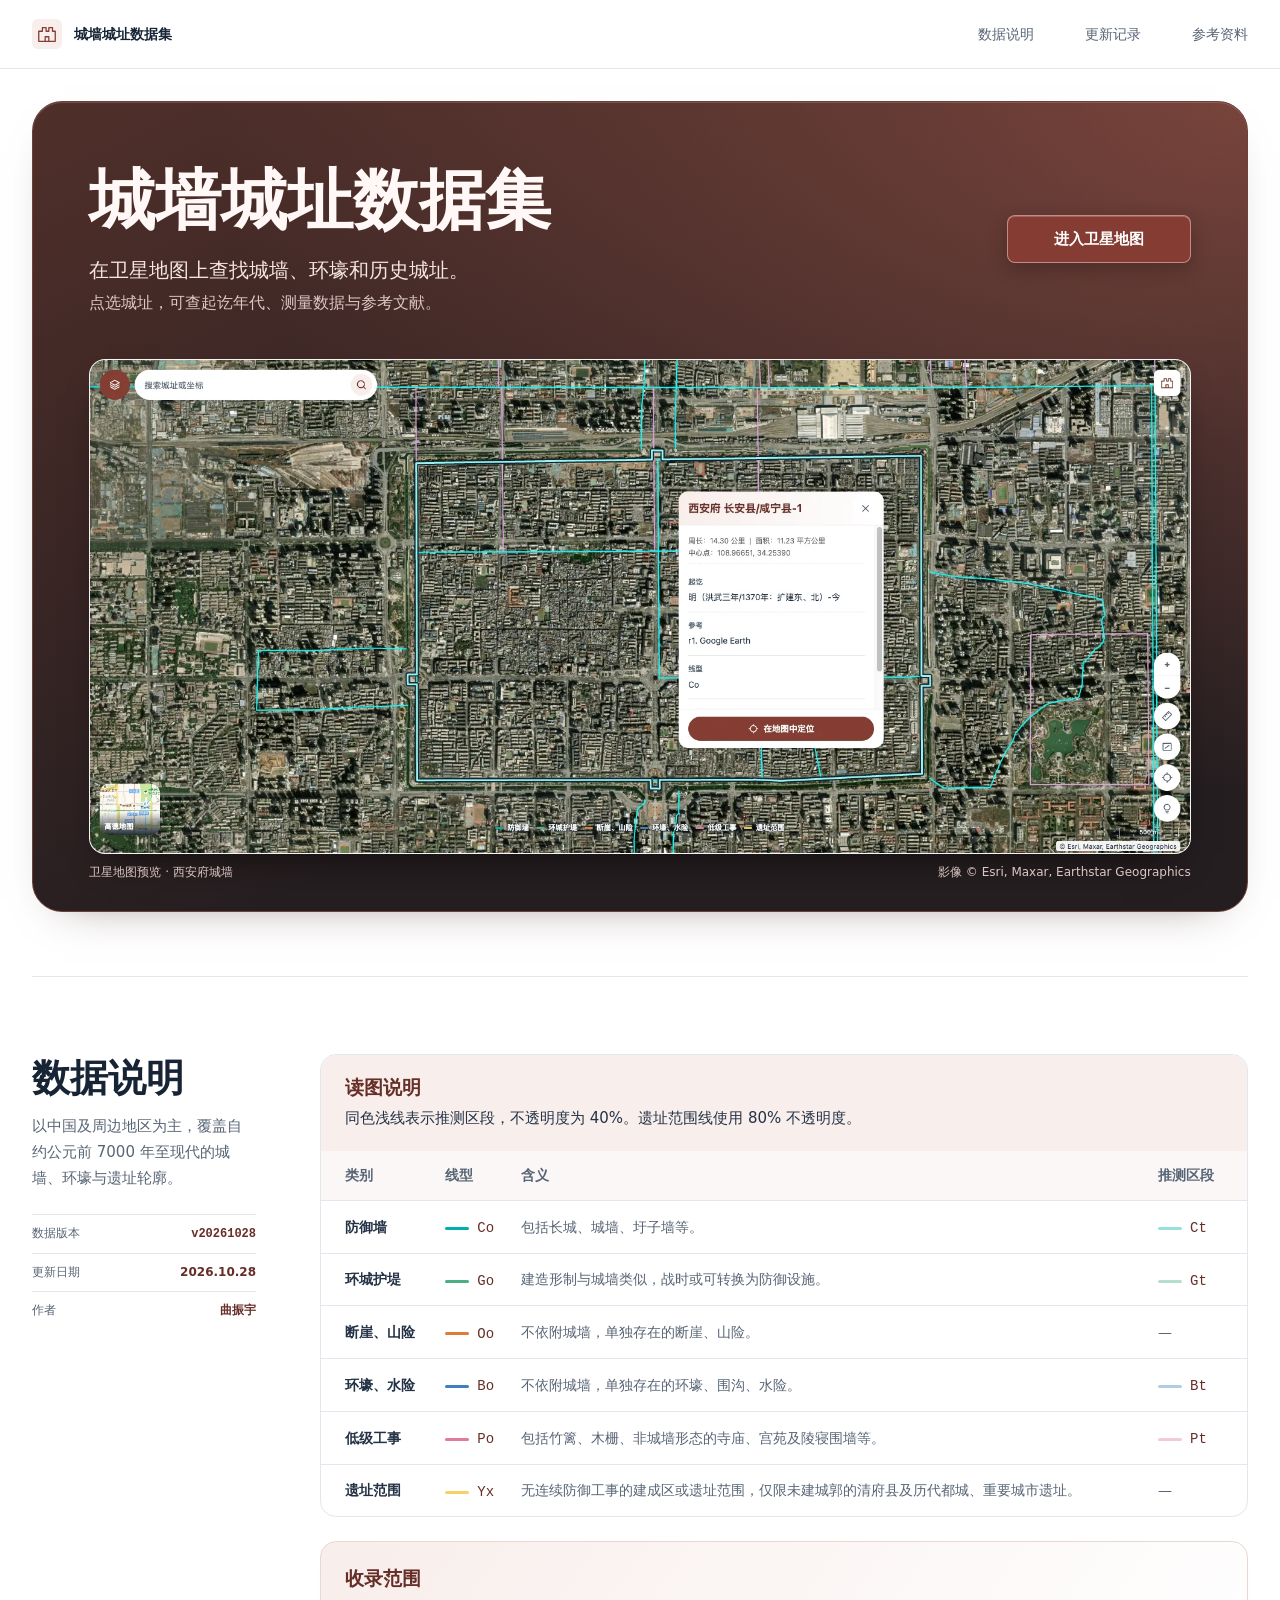
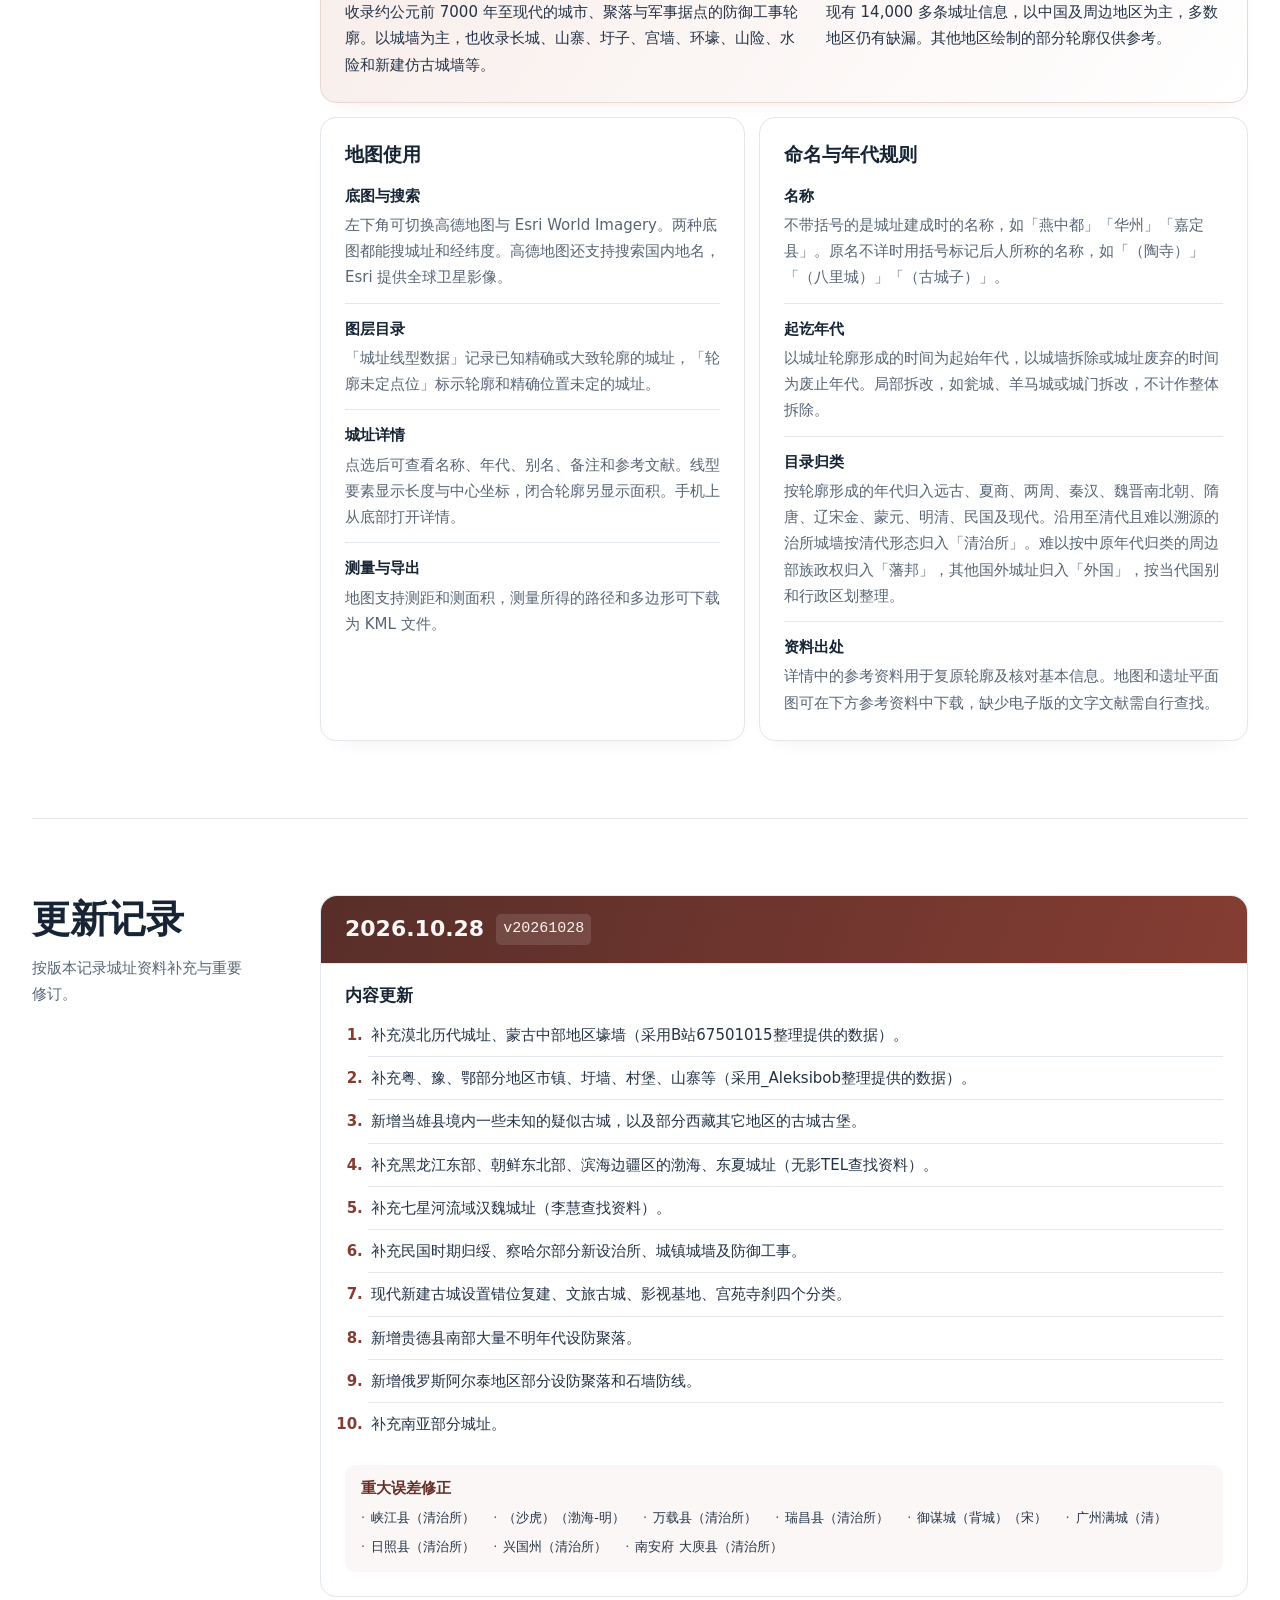
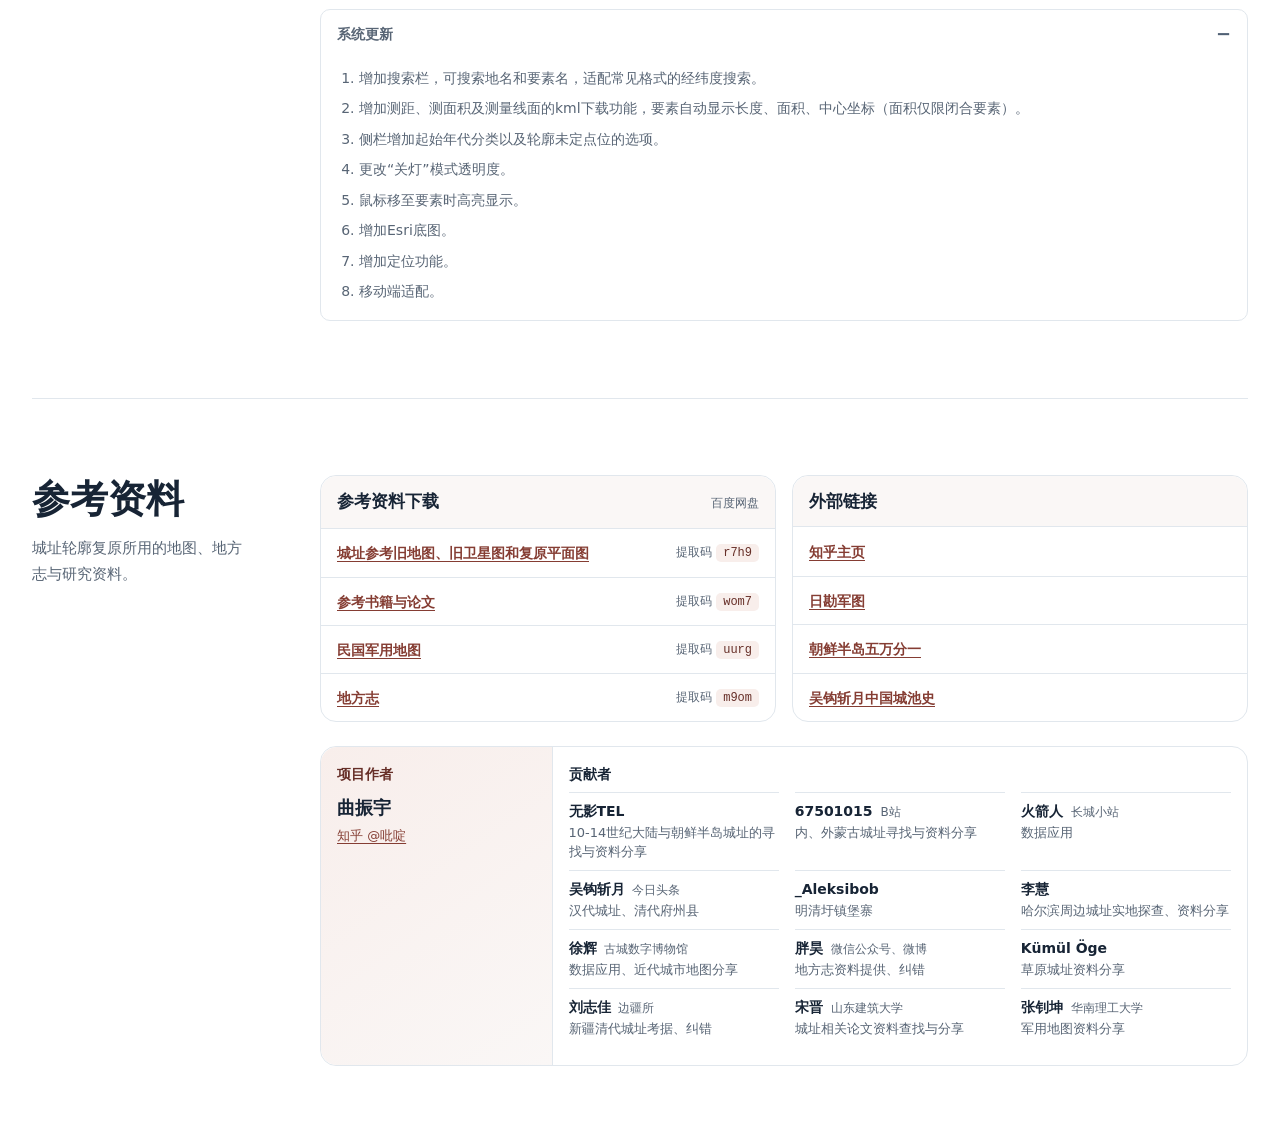
==== commit bb6168e6: "Refine the brick-red theme and map detail interactions" ====
--- a/index.html
+++ b/index.html
@@ -5,8 +5,8 @@
     <meta name="viewport" content="width=device-width, initial-scale=1.0">
     <meta name="description" content="在卫星地图上查找城墙、环壕和历史城址，查阅起讫年代、测量数据与参考文献。">
     <title>城墙城址数据集</title>
-    <link rel="stylesheet" href="design.css?v=3">
-    <link rel="stylesheet" href="home.css?v=2">
+    <link rel="stylesheet" href="design.css?v=4">
+    <link rel="stylesheet" href="home.css?v=6">
 </head>
 <body class="home-page">
     <header class="home-header">
@@ -36,7 +36,7 @@
                 <a class="home-primary" href="map-satellite.html">进入卫星地图</a>
             </div>
             <figure class="home-preview">
-                <img src="map-preview.webp?v=2" width="1824" height="817" fetchpriority="high"
+                <img src="map-preview.webp?v=3" width="1824" height="817" fetchpriority="high"
                     alt="卫星地图预览，显示西安府城墙轮廓和城址详情窗口">
                 <figcaption>
                     <span>卫星地图预览 · 西安府城墙</span>
@@ -110,19 +110,29 @@
                 </div>
 
                 <div class="home-reading-grid">
-                    <div>
-                        <h3>收录范围与使用方法</h3>
-                        <p>本网站用于展示城市、聚落、军事据点的防御工事轮廓结构（以下统称“城址”），防御工事以城墙为主体，兼收山寨、圩子、宫墙、环壕、山险、水险，以及线性的长城、新建仿古城墙等等。年代跨度从约公元前 7000 年到现代，地域以中国及周边地区为主，其余国外部分也酌情绘制部分城墙轮廓（仅供参考）。目前已收入14,000 多条城址信息，但大部分区域仍有较多缺漏，因此本网站也将持续更新。</p>
-                        <p>地图左下角的「底图」可在高德地图与 Esri World Imagery 之间切换。高德地图可搜索国内地名；Esri可查看全球卫星影像图。两种底图均支持进行城址要素关键词查询和经纬度坐标搜索，也可以在地图上进行测距、测面积操作，测量操作生成的路径和多边形可下载为kml文件。</p>
-                        <p>城址要素分为两大类：已确认其精确或大致轮廓的路径要素（侧栏「城址线型数据」）和无法确定轮廓和精确位置的点要素（侧栏「轮廓未定点位」）。点击地图上的任意城址要素，会打开详情浮窗（手机上显示为底部面板），展示城址名称、起讫年代、别名、备注、参考文献等基本信息；同时显示该段城址的长度和中心坐标（闭合路径会显示面积）。</p>
-                    </div>
-                    <div>
-                        <h3>命名与年代规则</h3>
-                        <p>点击要素时显示的城址名称，不加括号者为该城址建成时的名称，如：“燕中都”“华州”“嘉定县”；加括号者为后人不知其原名的情况下称呼该城址的名称，如“（陶寺）”“（八里城）”“（古城子）”。</p>
-                        <p>城址的起讫，一般按该城址轮廓形状形成的时间计为起始年代；以城墙拆除（以破坏其整体性为“拆除”，局部如瓮城、羊马城、城门之拆改不计）或城址废弃为废止年代。</p>
-                        <p>按此标准，以城址依据轮廓成型的起始年代将所有城址要素归类为远古时代、夏商时期、两周时期、秦汉时期、魏晋南北朝时期、隋唐时期、辽宋金时期、蒙元时期、明清时期、民国时期、本朝（现代），另外，沿用至清代的治所城墙大多无法精确溯源其轮廓成型年代，故均置于单独的“清治所”文件夹中，以其清代形态为准。无法简单按照中原年代归类的周边部族政权置于“藩邦”，其余国外城址置于“外国”，按现代国别与行政区划进行归类。</p>
-                        <p>城址的参考，指该城址轮廓复原和基本信息所参照的地图文献或文本文献。相关的地图文献、遗址平面图可在下方的参考资料中下载。文本参考文献电子版缺失较多，多数需要自行查找下载。</p>
-                    </div>
+                    <section class="home-reading-card home-coverage" aria-labelledby="coverage-title">
+                        <h3 id="coverage-title">收录范围</h3>
+                        <p>收录约公元前 7000 年至现代的城市、聚落与军事据点的防御工事轮廓。以城墙为主，也收录长城、山寨、圩子、宫墙、环壕、山险、水险和新建仿古城墙等。</p>
+                        <p>现有 14,000 多条城址信息，以中国及周边地区为主，多数地区仍有缺漏。其他地区绘制的部分轮廓仅供参考。</p>
+                    </section>
+                    <section class="home-reading-card" aria-labelledby="map-use-title">
+                        <h3 id="map-use-title">地图使用</h3>
+                        <dl>
+                            <div><dt>底图与搜索</dt><dd>左下角可切换高德地图与 Esri World Imagery。两种底图都能搜城址和经纬度。高德地图还支持搜索国内地名，Esri 提供全球卫星影像。</dd></div>
+                            <div><dt>图层目录</dt><dd>「城址线型数据」记录已知精确或大致轮廓的城址，「轮廓未定点位」标示轮廓和精确位置未定的城址。</dd></div>
+                            <div><dt>城址详情</dt><dd>点选后可查看名称、年代、别名、备注和参考文献。线型要素显示长度与中心坐标，闭合轮廓另显示面积。手机上从底部打开详情。</dd></div>
+                            <div><dt>测量与导出</dt><dd>地图支持测距和测面积，测量所得的路径和多边形可下载为 KML 文件。</dd></div>
+                        </dl>
+                    </section>
+                    <section class="home-reading-card" aria-labelledby="rules-title">
+                        <h3 id="rules-title">命名与年代规则</h3>
+                        <dl>
+                            <div><dt>名称</dt><dd>不带括号的是城址建成时的名称，如「燕中都」「华州」「嘉定县」。原名不详时用括号标记后人所称的名称，如「（陶寺）」「（八里城）」「（古城子）」。</dd></div>
+                            <div><dt>起讫年代</dt><dd>以城址轮廓形成的时间为起始年代，以城墙拆除或城址废弃的时间为废止年代。局部拆改，如瓮城、羊马城或城门拆改，不计作整体拆除。</dd></div>
+                            <div><dt>目录归类</dt><dd>按轮廓形成的年代归入远古、夏商、两周、秦汉、魏晋南北朝、隋唐、辽宋金、蒙元、明清、民国及现代。沿用至清代且难以溯源的治所城墙按清代形态归入「清治所」。难以按中原年代归类的周边部族政权归入「藩邦」，其他国外城址归入「外国」，按当代国别和行政区划整理。</dd></div>
+                            <div><dt>资料出处</dt><dd>详情中的参考资料用于复原轮廓及核对基本信息。地图和遗址平面图可在下方参考资料中下载，缺少电子版的文字文献需自行查找。</dd></div>
+                        </dl>
+                    </section>
                 </div>
             </div>
         </section>
@@ -130,29 +140,16 @@
         <section id="updates" class="home-section" aria-labelledby="updates-title">
             <header class="home-section-heading">
                 <h2 id="updates-title">更新记录</h2>
-                <p>系统功能、城址资料补充与重要修订。</p>
+                <p>按版本记录城址资料补充与重要修订。</p>
             </header>
 
-            <div class="home-section-content home-release">
-                <div class="home-release-heading">
-                    <h3><time datetime="2026-10-28">2026.10.28</time></h3>
-                    <code>v20261028</code>
-                </div>
-                <div class="home-update-columns">
-                    <div>
-                        <h4>系统更新</h4>
-                        <ol>
-                            <li>增加搜索栏，可搜索地名和要素名，适配常见格式的经纬度搜索。</li>
-                            <li>增加测距、测面积及测量线面的kml下载功能，要素自动显示长度、面积、中心坐标（面积仅限闭合要素）。</li>
-                            <li>侧栏增加起始年代分类以及轮廓未定点位的选项。</li>
-                            <li>更改“关灯”模式透明度。</li>
-                            <li>鼠标移至要素时高亮显示。</li>
-                            <li>增加Esri底图。</li>
-                            <li>增加定位功能。</li>
-                            <li>移动端适配。</li>
-                        </ol>
-                    </div>
-                    <div>
+            <div class="home-section-content">
+                <article class="home-release" aria-labelledby="release-title">
+                    <div class="home-release-heading">
+                        <h3 id="release-title"><time datetime="2026-10-28">2026.10.28</time></h3>
+                        <code>v20261028</code>
+                    </div>
+                    <div class="home-content-updates">
                         <h4>内容更新</h4>
                         <ol>
                             <li>补充漠北历代城址、蒙古中部地区壕墙（采用B站67501015整理提供的数据）。</li>
@@ -167,21 +164,34 @@
                             <li>补充南亚部分城址。</li>
                         </ol>
                     </div>
-                </div>
-                <div class="home-corrections">
-                    <h4>重大误差修正</h4>
-                    <ul>
-                        <li>峡江县（清治所）</li>
-                        <li>（沙虎）（渤海-明）</li>
-                        <li>万载县（清治所）</li>
-                        <li>瑞昌县（清治所）</li>
-                        <li>御谋城（背城）（宋）</li>
-                        <li>广州满城（清）</li>
-                        <li>日照县（清治所）</li>
-                        <li>兴国州（清治所）</li>
-                        <li>南安府 大庾县（清治所）</li>
-                    </ul>
-                </div>
+                    <div class="home-corrections">
+                        <h4>重大误差修正</h4>
+                        <ul>
+                            <li>峡江县（清治所）</li>
+                            <li>（沙虎）（渤海-明）</li>
+                            <li>万载县（清治所）</li>
+                            <li>瑞昌县（清治所）</li>
+                            <li>御谋城（背城）（宋）</li>
+                            <li>广州满城（清）</li>
+                            <li>日照县（清治所）</li>
+                            <li>兴国州（清治所）</li>
+                            <li>南安府 大庾县（清治所）</li>
+                        </ul>
+                    </div>
+                </article>
+                <details class="home-system-updates" open>
+                    <summary>系统更新 <span class="home-system-expand" aria-hidden="true">+</span><span class="home-system-collapse" aria-hidden="true">−</span></summary>
+                    <ol>
+                        <li>增加搜索栏，可搜索地名和要素名，适配常见格式的经纬度搜索。</li>
+                        <li>增加测距、测面积及测量线面的kml下载功能，要素自动显示长度、面积、中心坐标（面积仅限闭合要素）。</li>
+                        <li>侧栏增加起始年代分类以及轮廓未定点位的选项。</li>
+                        <li>更改“关灯”模式透明度。</li>
+                        <li>鼠标移至要素时高亮显示。</li>
+                        <li>增加Esri底图。</li>
+                        <li>增加定位功能。</li>
+                        <li>移动端适配。</li>
+                    </ol>
+                </details>
             </div>
         </section>
 
@@ -193,10 +203,12 @@
 
             <div class="home-section-content">
                 <div class="home-reference-columns">
-                    <div>
-                        <h3>参考资料下载</h3>
-                        <p>百度网盘</p>
-                        <ul class="home-source-list home-downloads">
+                    <section class="home-reference-card" aria-labelledby="downloads-title">
+                        <header>
+                            <h3 id="downloads-title">参考资料下载</h3>
+                            <span>百度网盘</span>
+                        </header>
+                        <ul class="home-source-list">
                             <li>
                                 <a href="https://pan.baidu.com/s/1mhYDC5NKuzzkaRMow53UQg?pwd=r7h9" target="_blank" rel="noopener">城址参考旧地图、旧卫星图和复原平面图</a>
                                 <span class="home-extraction">提取码 <code>r7h9</code></span>
@@ -214,34 +226,41 @@
                                 <span class="home-extraction">提取码 <code>m9om</code></span>
                             </li>
                         </ul>
-                    </div>
-                    <div>
-                        <h3>外部链接</h3>
-                        <ul class="home-source-list">
+                    </section>
+                    <section class="home-reference-card" aria-labelledby="external-title">
+                        <header>
+                            <h3 id="external-title">外部链接</h3>
+                        </header>
+                        <ul class="home-source-list home-external-links">
                             <li><a href="https://www.zhihu.com/people/bi-ding-38/columns" target="_blank" rel="noopener">知乎主页</a></li>
                             <li><a href="https://stanford.maps.arcgis.com/apps/PublicGallery/index.html?appid=1ed3022fc7884690a2f137bce9dfe4fe" target="_blank" rel="noopener">日勘军图</a></li>
                             <li><a href="https://earthworks.stanford.edu/catalog/stanford-ng525ny5879" target="_blank" rel="noopener">朝鲜半岛五万分一</a></li>
                             <li><a href="https://www.toutiao.com/c/user/token/MS4wLjABAAAAqPVHnPcZAPEGzXH-_YqjELLyUz6YPkhoK0uQaT1qsExy44lY6k5KYfC4wenzumDn/" target="_blank" rel="noopener">吴钩斩月中国城池史</a></li>
                         </ul>
-                    </div>
+                    </section>
                 </div>
                 <div class="home-credits">
-                    <h3>作者与资料协助</h3>
-                    <p>曲振宇（知乎 @吡啶）</p>
-                    <dl>
-                        <div><dt>无影TEL</dt><dd>10-14世纪大陆与朝鲜半岛城址的寻找与资料分享</dd></div>
-                        <div><dt>67501015（B站）</dt><dd>内、外蒙古城址寻找与资料分享</dd></div>
-                        <div><dt>火箭人（长城小站）</dt><dd>数据应用</dd></div>
-                        <div><dt>吴钩斩月（今日头条）</dt><dd>汉代城址、清代府州县</dd></div>
-                        <div><dt>_Aleksibob</dt><dd>明清圩镇堡寨</dd></div>
-                        <div><dt>李慧</dt><dd>哈尔滨周边城址实地探查、资料分享</dd></div>
-                        <div><dt>徐辉（古城数字博物馆）</dt><dd>数据应用、近代城市地图分享</dd></div>
-                        <div><dt>胖昊（微信公众号、微博）</dt><dd>地方志资料提供、纠错</dd></div>
-                        <div><dt>Kümül Öge</dt><dd>草原城址资料分享</dd></div>
-                        <div><dt>刘志佳（边疆所）</dt><dd>新疆清代城址考据、纠错</dd></div>
-                        <div><dt>宋晋（山东建筑大学）</dt><dd>城址相关论文资料查找与分享</dd></div>
-                        <div><dt>张钊坤（华南理工大学）</dt><dd>军用地图资料分享</dd></div>
-                    </dl>
+                    <section class="home-author" aria-labelledby="author-title">
+                        <h3 id="author-title">项目作者</h3>
+                        <p><strong>曲振宇</strong> <a href="https://www.zhihu.com/people/bi-ding-38/columns" target="_blank" rel="noopener">知乎 @吡啶</a></p>
+                    </section>
+                    <section class="home-contributors" aria-labelledby="contributors-title">
+                        <h3 id="contributors-title">贡献者</h3>
+                        <dl>
+                            <div><dt>无影TEL</dt><dd>10-14世纪大陆与朝鲜半岛城址的寻找与资料分享</dd></div>
+                            <div><dt>67501015 <span class="home-credit-affiliation">B站</span></dt><dd>内、外蒙古城址寻找与资料分享</dd></div>
+                            <div><dt>火箭人 <span class="home-credit-affiliation">长城小站</span></dt><dd>数据应用</dd></div>
+                            <div><dt>吴钩斩月 <span class="home-credit-affiliation">今日头条</span></dt><dd>汉代城址、清代府州县</dd></div>
+                            <div><dt>_Aleksibob</dt><dd>明清圩镇堡寨</dd></div>
+                            <div><dt>李慧</dt><dd>哈尔滨周边城址实地探查、资料分享</dd></div>
+                            <div><dt>徐辉 <span class="home-credit-affiliation">古城数字博物馆</span></dt><dd>数据应用、近代城市地图分享</dd></div>
+                            <div><dt>胖昊 <span class="home-credit-affiliation">微信公众号、微博</span></dt><dd>地方志资料提供、纠错</dd></div>
+                            <div><dt>Kümül Öge</dt><dd>草原城址资料分享</dd></div>
+                            <div><dt>刘志佳 <span class="home-credit-affiliation">边疆所</span></dt><dd>新疆清代城址考据、纠错</dd></div>
+                            <div><dt>宋晋 <span class="home-credit-affiliation">山东建筑大学</span></dt><dd>城址相关论文资料查找与分享</dd></div>
+                            <div><dt>张钊坤 <span class="home-credit-affiliation">华南理工大学</span></dt><dd>军用地图资料分享</dd></div>
+                        </dl>
+                    </section>
                 </div>
             </div>
         </section>
--- a/design.css
+++ b/design.css
@@ -1,6 +1,6 @@
 :root {
     --font-ui: system-ui, "PingFang SC", "Microsoft YaHei", sans-serif;
-    --primary: #185abc;
+    --primary: #853d33;
     --secondary: #516175;
     --heading: #172435;
     --text: #243246;
@@ -8,9 +8,9 @@
     --surface: #fff;
     --background: #f1f4f7;
     --border: #e1e7ed;
-    --selected: #edf4ff;
-    --selected-text: #164981;
-    --focus: #3973cb;
+    --selected: #f8eeeb;
+    --selected-text: #662e27;
+    --focus: #a34f42;
     --error: #b3261e;
     --font-small: 12px;
     --font-body: 14px;
--- a/home.css
+++ b/home.css
@@ -1,5 +1,7 @@
 .home-page {
     --home-anchor-gap: 88px;
+    --home-serif: Georgia, "Songti SC", "Noto Serif CJK SC", SimSun, serif;
+    --home-brick-line: #e9d7d2;
     background: var(--surface);
 }
 
@@ -64,8 +66,14 @@
 .home-container[id], .home-section[id] { scroll-margin-top: var(--home-anchor-gap); }
 
 .home-hero {
-    padding: clamp(44px, 6vw, 70px) 0 56px;
-    background: radial-gradient(ellipse at 80% 42%, var(--selected), transparent 63%);
+    margin-block: clamp(16px, 2.5vw, 32px) clamp(30px, 5vw, 64px);
+    padding: clamp(26px, 4.8vw, 66px) clamp(16px, 4.4vw, 60px) clamp(16px, 2.5vw, 30px);
+    border: 1px solid #6d4038;
+    border-radius: clamp(16px, 2.5vw, 30px);
+    background:
+        radial-gradient(ellipse at 100% 0%, #985347ad, transparent 60%),
+        linear-gradient(155deg, #502f2a, #251e20 66%);
+    box-shadow: 0 18px 45px -32px #492824a6, inset 0 1px 0 #ffe4dd2b;
 }
 
 .home-hero-intro {
@@ -78,7 +86,8 @@
 
 .home-hero h1 {
     margin: 0 0 16px;
-    color: var(--heading);
+    color: #fff8f6;
+    font-family: var(--home-serif);
     font-size: clamp(32px, 6vw, 66px);
     font-weight: 650;
     line-height: 1.15;
@@ -86,11 +95,12 @@
 
 .home-hero-intro p {
     margin: 6px 0 0;
-    color: var(--muted);
+    color: #ddc7c5;
     font-size: 16px;
 }
 
 .home-hero-intro .home-lead {
+    color: #f6e5e0;
     font-size: clamp(17px, 2vw, 20px);
 }
 
@@ -105,7 +115,8 @@
     border-radius: var(--radius-row);
     background: var(--primary);
     color: var(--surface);
-    box-shadow: 0 6px 14px #185abc24;
+    border: 1px solid #facac48c;
+    box-shadow: 0 6px 18px #1b111350, inset 0 1px 0 #ffe4dd3b;
     font-size: 15px;
     font-weight: 650;
     text-decoration: none;
@@ -119,10 +130,10 @@
     display: block;
     width: 100%;
     height: auto;
-    border: 1px solid var(--border);
+    border: 1px solid #fff1ed55;
     border-radius: var(--radius-card);
     background: var(--background);
-    box-shadow: 0 22px 48px -28px #16498165;
+    box-shadow: 0 18px 34px -18px #0a0606d9;
 }
 
 .home-preview figcaption {
@@ -131,7 +142,7 @@
     flex-wrap: wrap;
     gap: 3px 16px;
     margin-top: 9px;
-    color: var(--muted);
+    color: #ddc7c5;
     font-size: var(--font-small);
 }
 
@@ -159,7 +170,7 @@
     line-height: 1.3;
 }
 
-.home-section h2 { font-size: clamp(28px, 3.25vw, 38px); }
+.home-section h2 { font-family: var(--home-serif); font-size: clamp(28px, 3.25vw, 38px); }
 .home-section h3 { font-size: 19px; }
 .home-section h4 { font-size: 15px; }
 .home-section p { margin: 10px 0 0; }
@@ -212,7 +223,7 @@
 }
 .home-legend :is(th, td):first-child { padding-inline-start: 24px; }
 .home-legend :is(th, td):last-child { padding-inline-end: 24px; }
-.home-legend thead th { color: var(--muted); white-space: nowrap; background: #f8fafd; }
+.home-legend thead th { color: var(--muted); white-space: nowrap; background: #faf7f6; }
 .home-legend tbody th { font-weight: 600; }
 .home-legend tbody td { color: var(--muted); }
 .home-legend tbody tr:last-child > * { border-bottom: 0; }
@@ -228,14 +239,45 @@
 .home-line-ruins { color: var(--ruins); opacity: .8; }
 .home-line-inferred { opacity: .4; }
 
-.home-reading-grid, .home-update-columns, .home-reference-columns {
-    display: grid;
-    grid-template-columns: repeat(2, minmax(0, 1fr));
+.home-reading-grid, .home-reference-columns {
+    display: grid;
     gap: 20px clamp(20px, 3vw, 44px);
 }
 
-.home-reading-grid { margin-top: 32px; }
-.home-reading-grid p { color: var(--muted); }
+.home-reading-grid {
+    grid-template-columns: minmax(0, 1fr) minmax(0, 1.15fr);
+    gap: 14px;
+    margin-top: 24px;
+}
+
+.home-reading-card {
+    padding: clamp(16px, 2vw, 24px);
+    border: 1px solid var(--border);
+    border-radius: var(--radius-card);
+    background: var(--surface);
+    box-shadow: 0 10px 22px -21px #63362b50;
+}
+
+.home-reading-card dl { margin: 16px 0 0; }
+.home-reading-card dt { color: var(--heading); font-weight: 650; }
+.home-reading-card dd { margin: 3px 0 0; color: var(--muted); }
+.home-reading-card dl > div + div {
+    margin-top: 12px;
+    padding-top: 12px;
+    border-top: 1px solid var(--border);
+}
+
+.home-coverage {
+    grid-column: 1 / -1;
+    display: grid;
+    grid-template-columns: minmax(0, 1.15fr) minmax(0, 1fr);
+    gap: 8px 24px;
+    border-color: var(--home-brick-line);
+    background: linear-gradient(125deg, var(--selected), var(--surface));
+}
+
+.home-coverage h3 { grid-column: 1 / -1; color: var(--selected-text); }
+.home-coverage p { margin: 0; }
 
 .home-release-heading {
     display: flex;
@@ -245,9 +287,9 @@
     padding: 18px 24px;
     border-radius: var(--radius-card) var(--radius-card) 0 0;
     border-bottom: 1px solid var(--border);
-    background: var(--selected);
-}
-.home-release-heading h3 { font-size: 22px; color: var(--selected-text); }
+    background: linear-gradient(110deg, #582e29, var(--primary));
+}
+.home-release-heading h3 { font-size: 22px; color: #fff8f6; }
 .home-release-heading code, .home-extraction code {
     padding: 2px 7px;
     border-radius: 5px;
@@ -255,18 +297,48 @@
     background: var(--surface);
     white-space: nowrap;
 }
-
-.home-update-columns { padding: 24px; }
-.home-update-columns h4 { font-size: 17px; }
-.home-update-columns ol { margin: 12px 0 0; padding-inline-start: 22px; }
-.home-update-columns li { margin-bottom: 7px; }
-.home-update-columns li::marker { font-weight: 650; color: var(--primary); }
+.home-release-heading code { color: #fff1ed; background: #ffffff1f; }
+
+.home-content-updates { padding: 20px 24px; }
+.home-content-updates h4 { font-size: 17px; }
+.home-content-updates ol { margin: 8px 0 0; padding: 0; }
+.home-content-updates li { margin-inline-start: 23px; padding: 8px 0 8px 3px; }
+.home-content-updates li + li { border-top: 1px solid var(--border); }
+.home-content-updates li::marker { font-weight: 650; color: var(--primary); }
+
+.home-system-updates {
+    margin-top: 12px;
+    border: 1px solid var(--border);
+    border-radius: var(--radius-group);
+    color: var(--muted);
+    font-size: var(--font-body);
+}
+
+.home-system-updates summary {
+    display: flex;
+    justify-content: space-between;
+    align-items: center;
+    min-height: 44px;
+    padding: 8px 16px;
+    border-radius: inherit;
+    list-style: none;
+    cursor: pointer;
+    font-weight: 600;
+}
+
+.home-system-updates summary::-webkit-details-marker { display: none; }
+.home-system-updates summary:hover { background: var(--background); }
+.home-system-updates summary span { color: var(--secondary); font-size: 18px; }
+.home-system-updates[open] .home-system-expand,
+.home-system-updates:not([open]) .home-system-collapse { display: none; }
+.home-system-updates ol { margin: 0; padding: 8px 16px 16px 38px; }
+.home-system-updates li + li { margin-top: 6px; }
 
 .home-corrections {
     margin: 0 24px 24px;
     padding: 14px 16px;
     border-radius: var(--radius-group);
-    background: #f5f8fc;
+    background: #faf7f6;
 }
 .home-corrections h4 { color: var(--selected-text); }
 .home-corrections ul {
@@ -281,52 +353,91 @@
 .home-corrections li::before { content: "·"; margin-right: 6px; color: var(--primary); }
 
 .home-reference-columns {
-    grid-template-columns: minmax(0, 1.4fr) minmax(0, 1fr);
-}
-
-.home-reference-columns > div > p { color: var(--muted); margin-top: 3px; font-size: var(--font-small); }
+    grid-template-columns: repeat(2, minmax(0, 1fr));
+    gap: 16px;
+}
+
+.home-reference-card {
+    display: flex;
+    flex-direction: column;
+    border: 1px solid var(--border);
+    border-radius: var(--radius-card);
+}
+
+.home-reference-card header {
+    display: flex;
+    align-items: baseline;
+    justify-content: space-between;
+    gap: 8px;
+    padding: 14px 16px;
+    border-radius: var(--radius-card) var(--radius-card) 0 0;
+    background: #faf7f6;
+    border-bottom: 1px solid var(--border);
+}
+
+.home-reference-card h3 { font-size: 17px; }
+.home-reference-card header span { color: var(--muted); font-size: var(--font-small); white-space: nowrap; }
 
 .home-source-list {
+    display: grid;
+    grid-auto-rows: 1fr;
+    flex: 1;
     list-style: none;
-    margin: 10px 0 0;
+    margin: 0;
     padding: 0;
 }
 
 .home-source-list li {
     display: flex;
-    justify-content: space-between;
-    align-items: baseline;
-    flex-wrap: wrap;
-    gap: 4px 12px;
-    min-height: 44px;
-    padding: 9px 0;
-    border-bottom: 1px solid var(--border);
-}
-
-.home-source-list a { font-weight: 600; text-underline-offset: 3px; }
+    align-items: center;
+    justify-content: space-between;
+    gap: 6px 12px;
+    min-height: 48px;
+    padding: 8px 16px;
+}
+
+.home-source-list li + li { border-top: 1px solid var(--border); }
+.home-source-list li:last-child { border-radius: 0 0 var(--radius-card) var(--radius-card); }
+.home-source-list li:hover { background: var(--selected); }
+.home-source-list a { font-size: var(--font-body); font-weight: 600; line-height: 1.45; text-underline-offset: 3px; }
 .home-source-list a:hover { color: var(--selected-text); }
-.home-downloads { border: 1px solid var(--border); border-radius: var(--radius-group); }
-.home-downloads li { padding-inline: 12px; }
-.home-downloads li:last-child { border: 0; }
-.home-downloads li:hover { background: #f6faff; }
+.home-external-links li { padding: 0; }
+.home-external-links a { display: flex; align-items: center; width: 100%; align-self: stretch; padding: 8px 16px; }
 .home-extraction { color: var(--muted); white-space: nowrap; font-size: var(--font-small); }
 .home-extraction code { background: var(--selected); }
 
 .home-credits {
-    margin-top: 32px;
-    padding-top: 22px;
-    border-top: 1px solid var(--border);
-}
-
-.home-credits dl {
-    display: grid;
-    grid-template-columns: repeat(auto-fit, minmax(min(220px, 100%), 1fr));
-    gap: 12px 24px;
-    margin: 14px 0 0;
-}
-
-.home-credits dt { font-weight: 600; }
-.home-credits dd { margin: 1px 0 0; color: var(--muted); }
+    display: grid;
+    grid-template-columns: minmax(140px, 1fr) minmax(0, 3fr);
+    margin-top: 24px;
+    border: 1px solid var(--border);
+    border-radius: var(--radius-card);
+}
+
+.home-author, .home-contributors { padding: 18px 16px; }
+.home-author {
+    border-radius: var(--radius-card) 0 0 var(--radius-card);
+    border-inline-end: 1px solid var(--border);
+    background: linear-gradient(145deg, var(--selected), #faf7f6);
+}
+
+.home-author h3, .home-contributors h3 { font-size: var(--font-body); }
+.home-author h3 { color: var(--selected-text); }
+.home-author p { display: grid; gap: 2px; margin-top: 8px; }
+.home-author strong { color: var(--heading); font-size: 18px; font-weight: 650; }
+.home-author a { font-size: 13px; text-underline-offset: 3px; }
+
+.home-contributors dl {
+    display: grid;
+    grid-template-columns: repeat(auto-fit, minmax(min(174px, 100%), 1fr));
+    gap: 0 16px;
+    margin: 8px 0 0;
+}
+
+.home-contributors dl > div { padding: 8px 0; border-top: 1px solid var(--border); }
+.home-contributors dt { color: var(--heading); font-size: 14px; font-weight: 650; line-height: 1.45; }
+.home-credit-affiliation { margin-inline-start: 3px; color: var(--muted); font-size: var(--font-small); font-weight: 400; }
+.home-contributors dd { margin: 2px 0 0; color: var(--muted); font-size: 13px; line-height: 1.5; }
 
 @media (max-width: 1020px) {
     .home-section { grid-template-columns: minmax(0, 1fr); gap: 24px; }
@@ -344,19 +455,22 @@
         gap: 0;
         padding-block: 4px;
     }
-    .home-hero { padding: 32px 0; }
     .home-hero-intro {
         flex-direction: column;
         align-items: flex-start;
         gap: 18px;
         margin-bottom: 22px;
     }
-    .home-legend-heading, .home-release-heading, .home-update-columns { padding: 14px; }
+    .home-legend-heading, .home-release-heading, .home-content-updates { padding: 14px; }
     .home-legend th, .home-legend td { padding: 8px 4px; font-size: 12px; }
     .home-legend :is(th, td):first-child { padding-inline-start: 9px; }
     .home-legend :is(th, td):last-child { padding-inline-end: 9px; }
     .home-corrections { margin: 0 14px 14px; padding: 12px; }
     .home-line-example { gap: 4px; }
     .home-line { width: 12px; }
-    .home-reading-grid, .home-update-columns, .home-reference-columns { grid-template-columns: minmax(0, 1fr); }
-}
+    .home-reading-grid, .home-coverage, .home-reference-columns, .home-credits { grid-template-columns: minmax(0, 1fr); }
+    .home-author { border-radius: var(--radius-card) var(--radius-card) 0 0; border-inline-end: 0; border-bottom: 1px solid var(--border); }
+    .home-author p { display: flex; flex-wrap: wrap; align-items: baseline; gap: 4px 12px; }
+    .home-source-list { grid-auto-rows: auto; }
+    .home-contributors dl { grid-template-columns: repeat(auto-fit, minmax(min(140px, 100%), 1fr)); }
+}
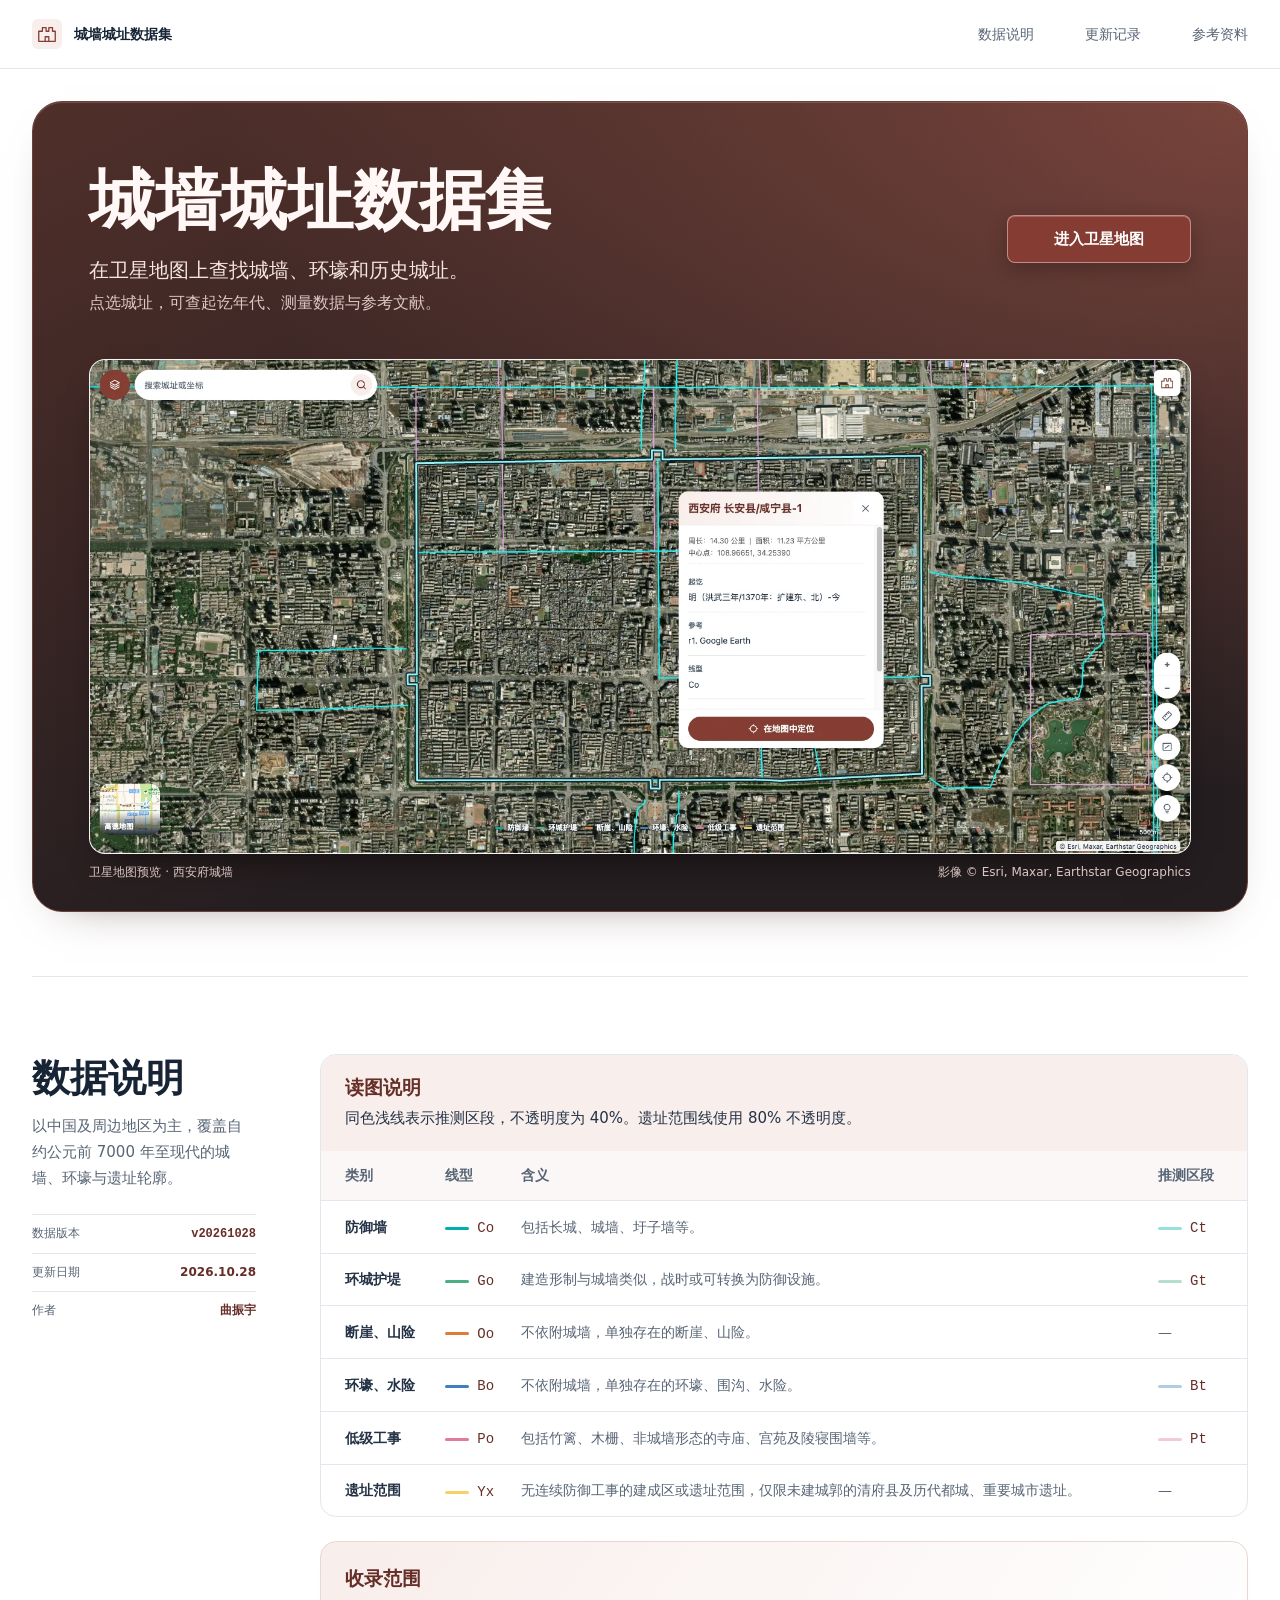
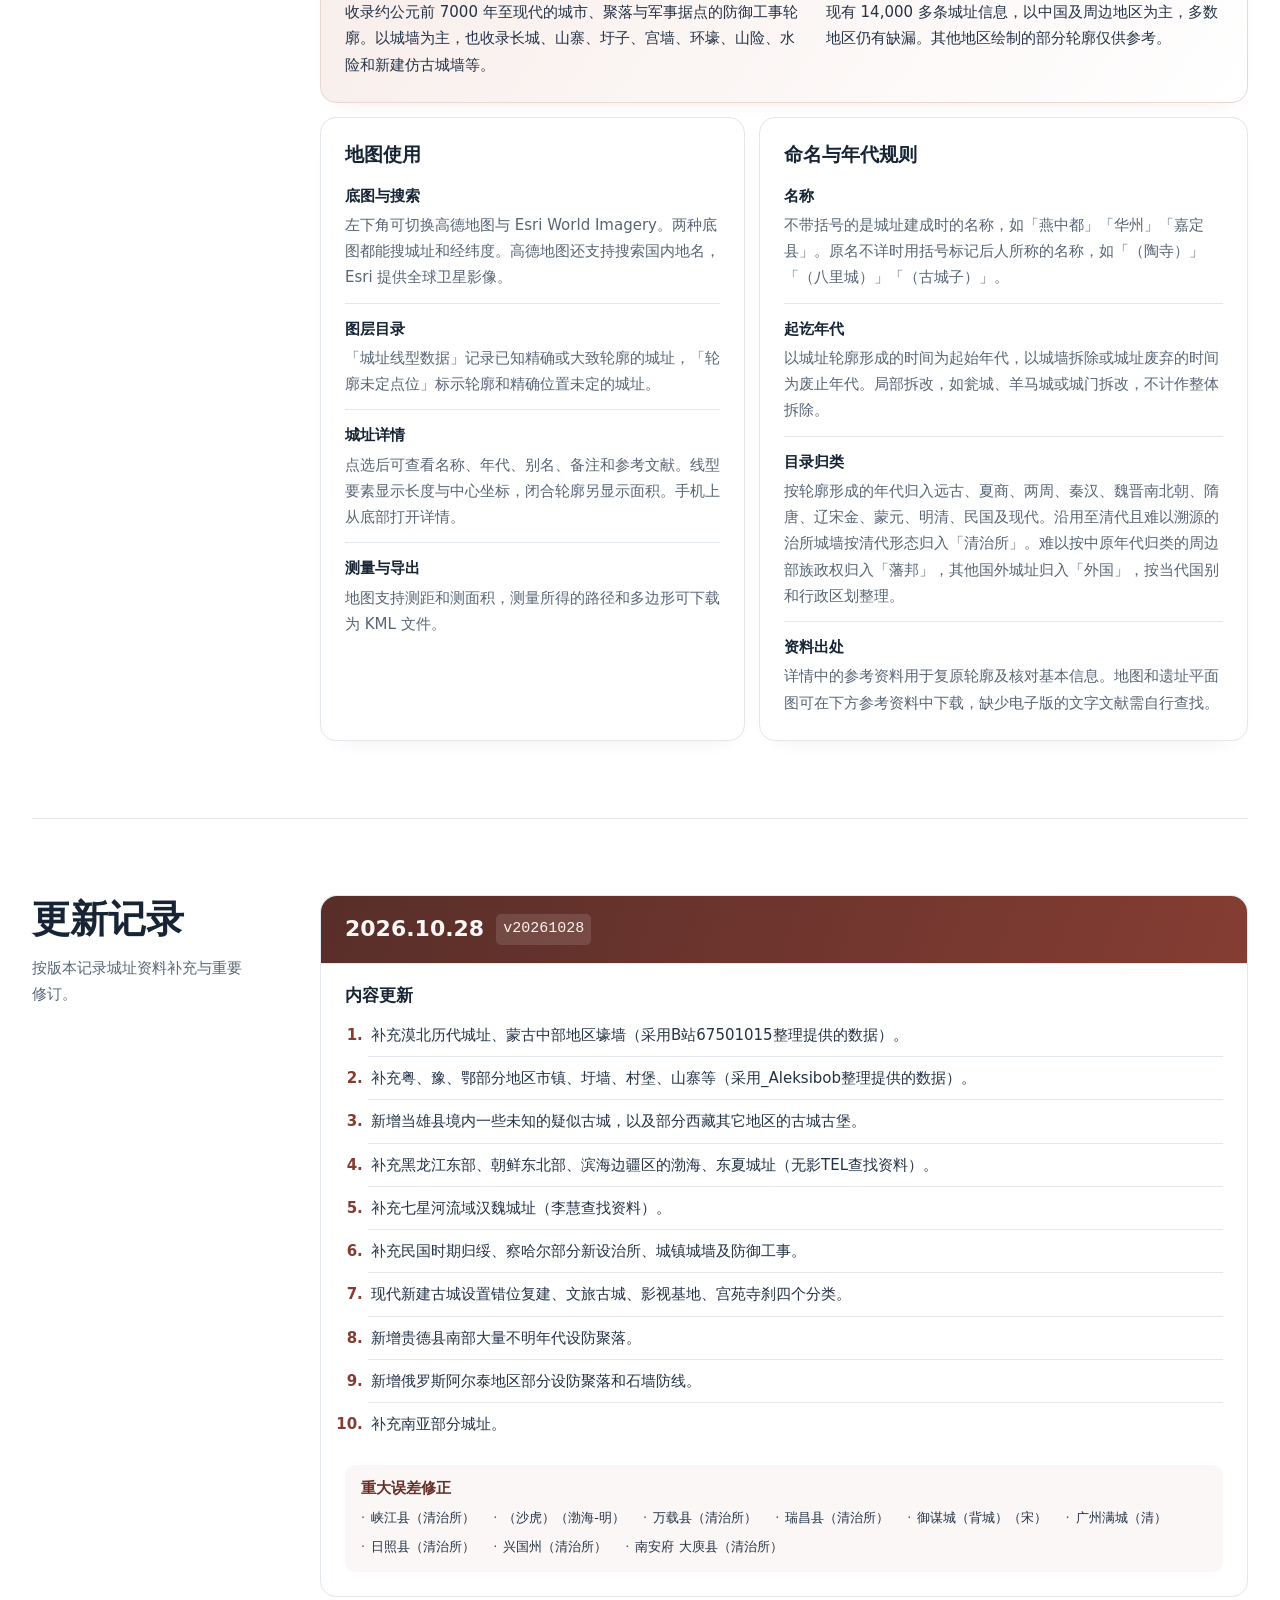
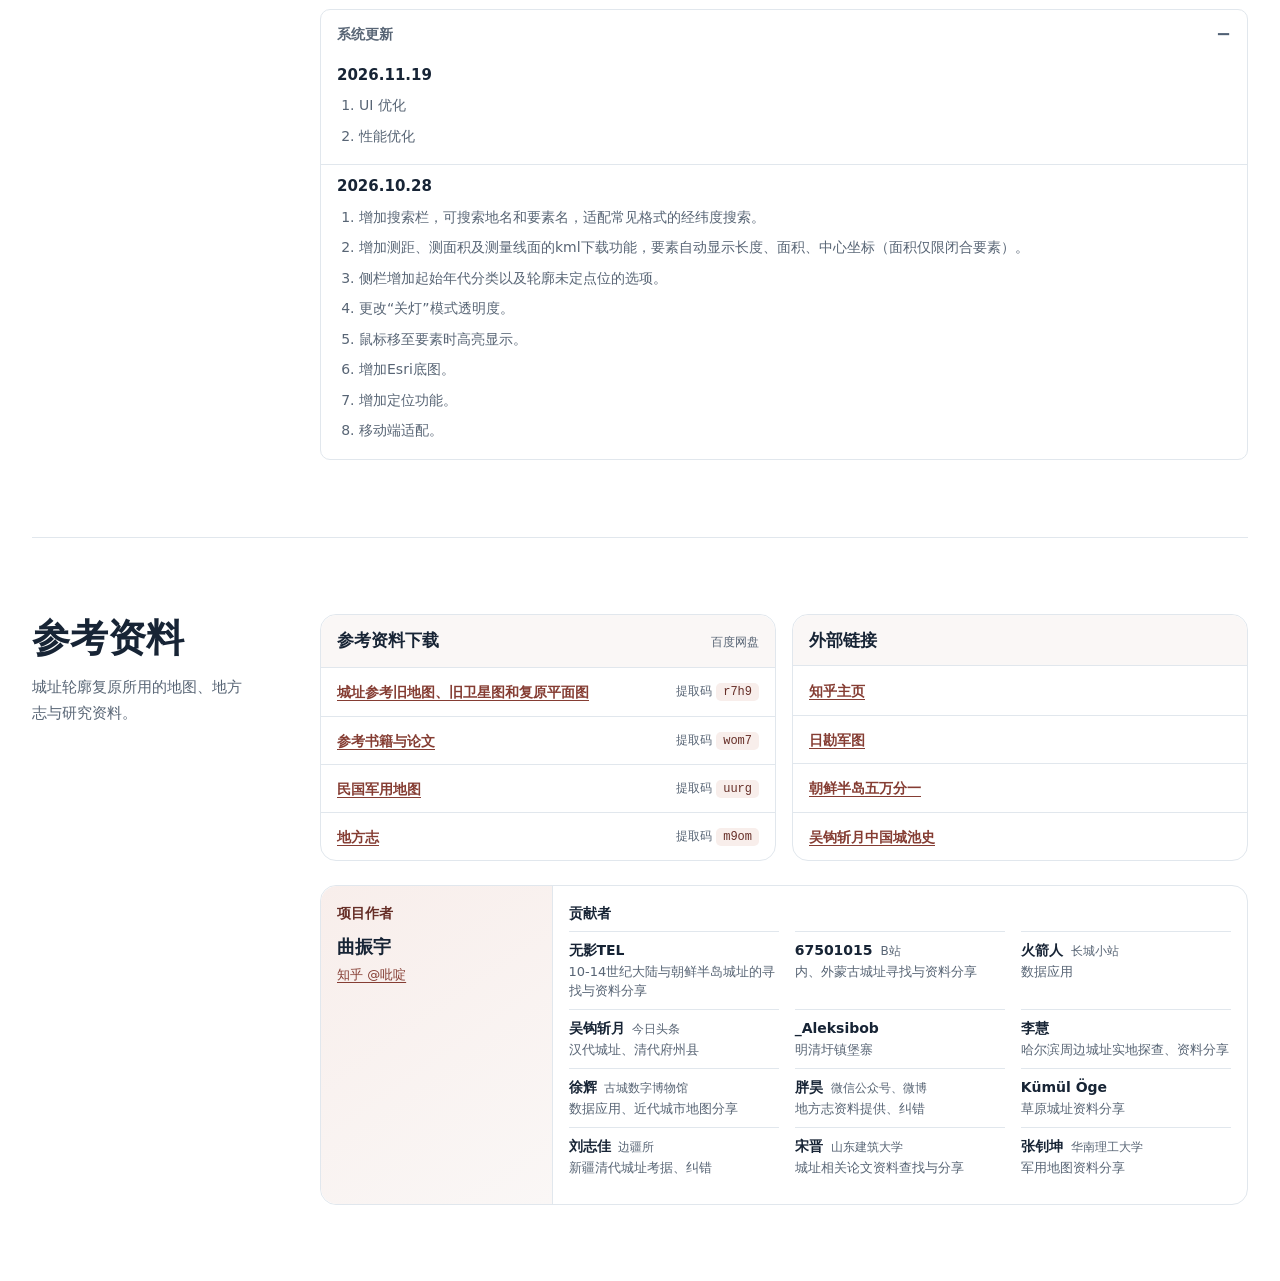
==== commit 19908597: "Record the UI and performance update" ====
--- a/index.html
+++ b/index.html
@@ -6,7 +6,7 @@
     <meta name="description" content="在卫星地图上查找城墙、环壕和历史城址，查阅起讫年代、测量数据与参考文献。">
     <title>城墙城址数据集</title>
     <link rel="stylesheet" href="design.css?v=4">
-    <link rel="stylesheet" href="home.css?v=6">
+    <link rel="stylesheet" href="home.css?v=7">
 </head>
 <body class="home-page">
     <header class="home-header">
@@ -181,6 +181,12 @@
                 </article>
                 <details class="home-system-updates" open>
                     <summary>系统更新 <span class="home-system-expand" aria-hidden="true">+</span><span class="home-system-collapse" aria-hidden="true">−</span></summary>
+                    <h4><time datetime="2026-11-19">2026.11.19</time></h4>
+                    <ol>
+                        <li>UI 优化</li>
+                        <li>性能优化</li>
+                    </ol>
+                    <h4>2026.10.28</h4>
                     <ol>
                         <li>增加搜索栏，可搜索地名和要素名，适配常见格式的经纬度搜索。</li>
                         <li>增加测距、测面积及测量线面的kml下载功能，要素自动显示长度、面积、中心坐标（面积仅限闭合要素）。</li>
--- a/home.css
+++ b/home.css
@@ -331,6 +331,8 @@
 .home-system-updates summary span { color: var(--secondary); font-size: 18px; }
 .home-system-updates[open] .home-system-expand,
 .home-system-updates:not([open]) .home-system-collapse { display: none; }
+.home-system-updates h4 { padding: 8px 16px 0; }
+.home-system-updates ol + h4 { padding-top: 12px; border-top: 1px solid var(--border); }
 .home-system-updates ol { margin: 0; padding: 8px 16px 16px 38px; }
 .home-system-updates li + li { margin-top: 6px; }
 
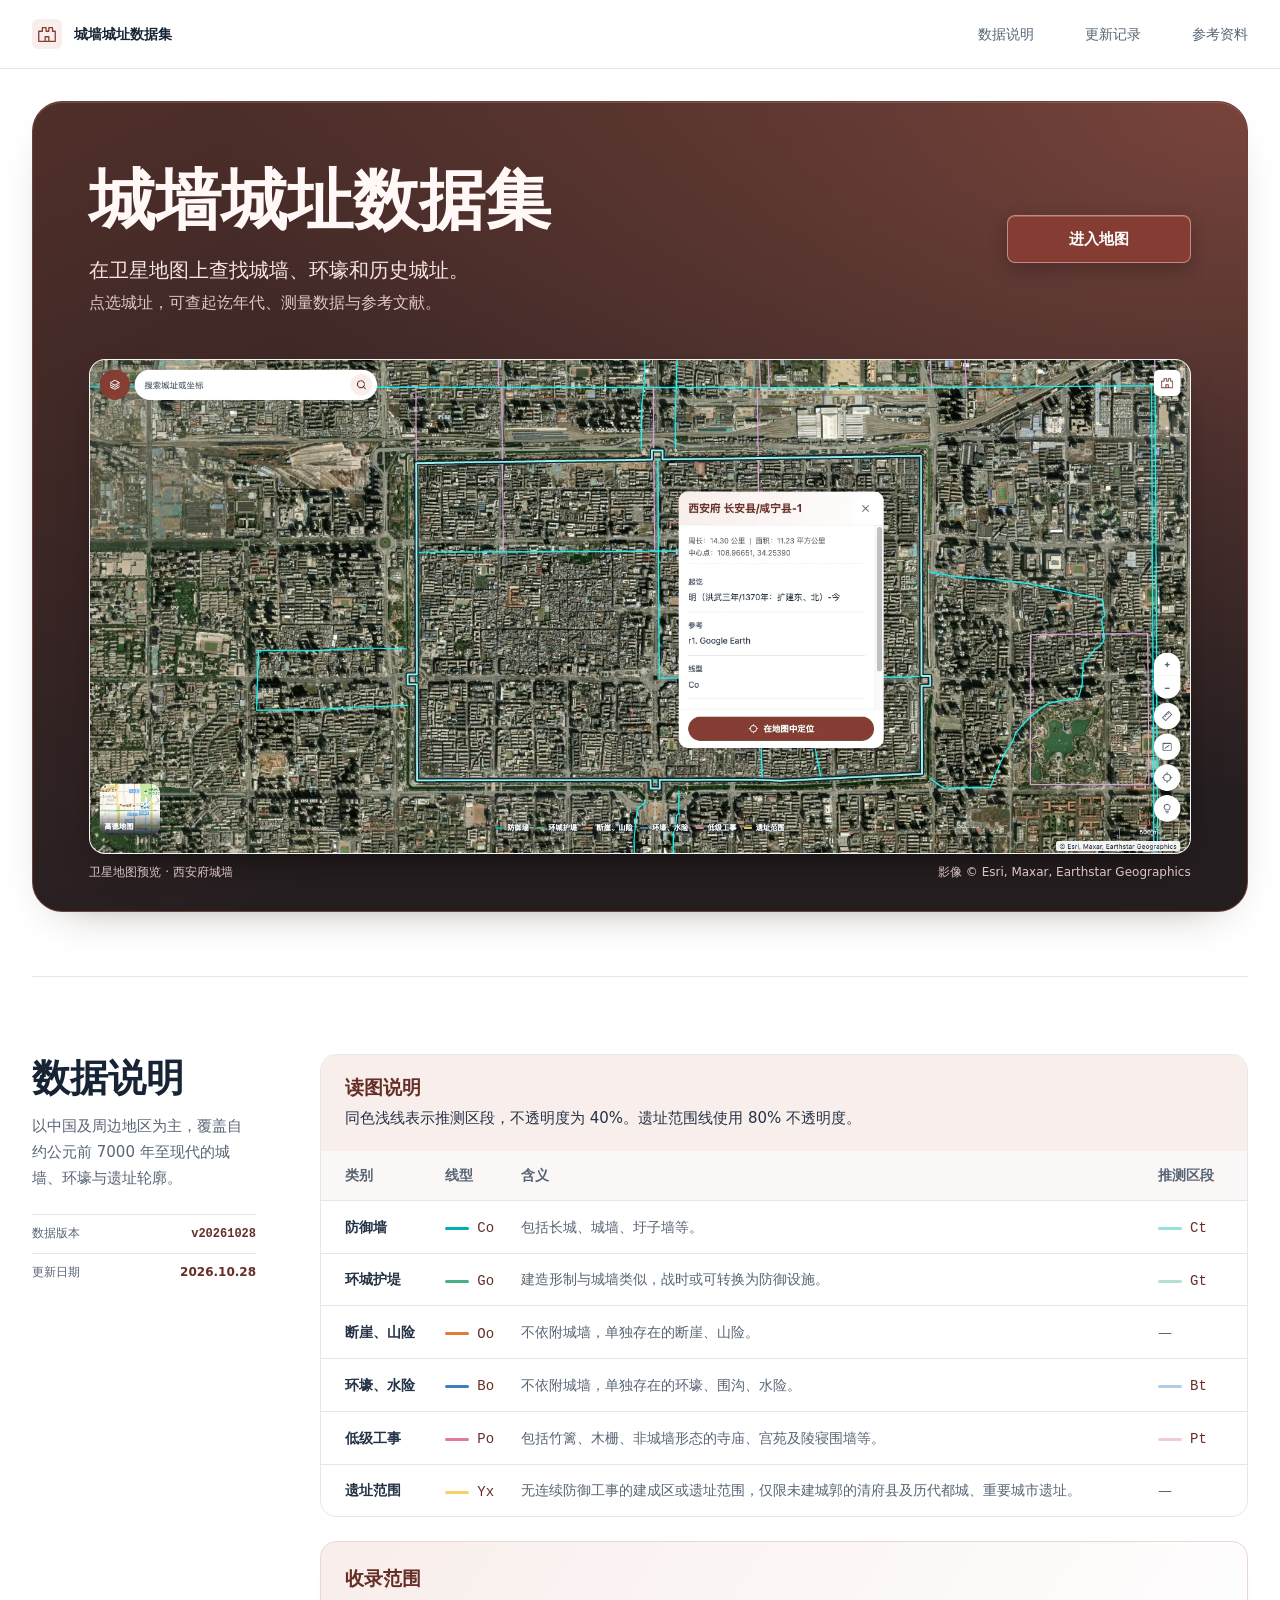
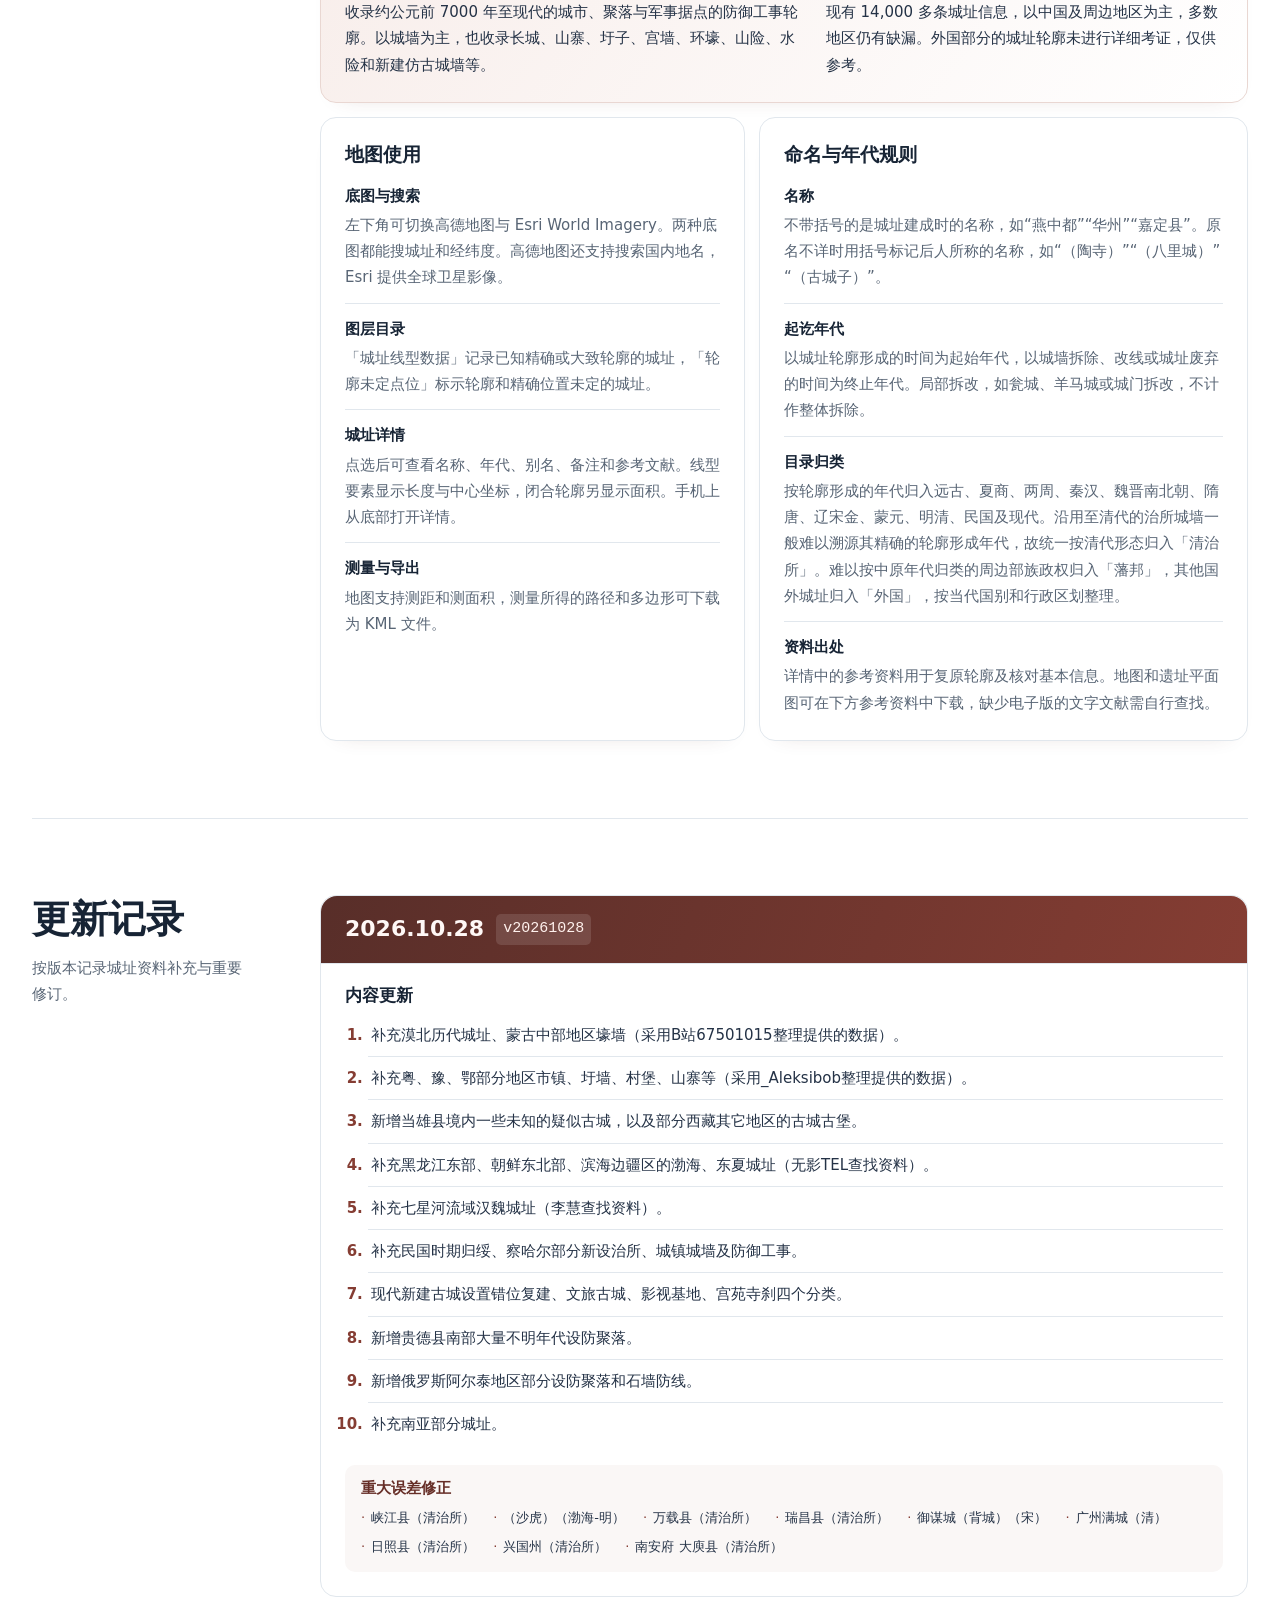
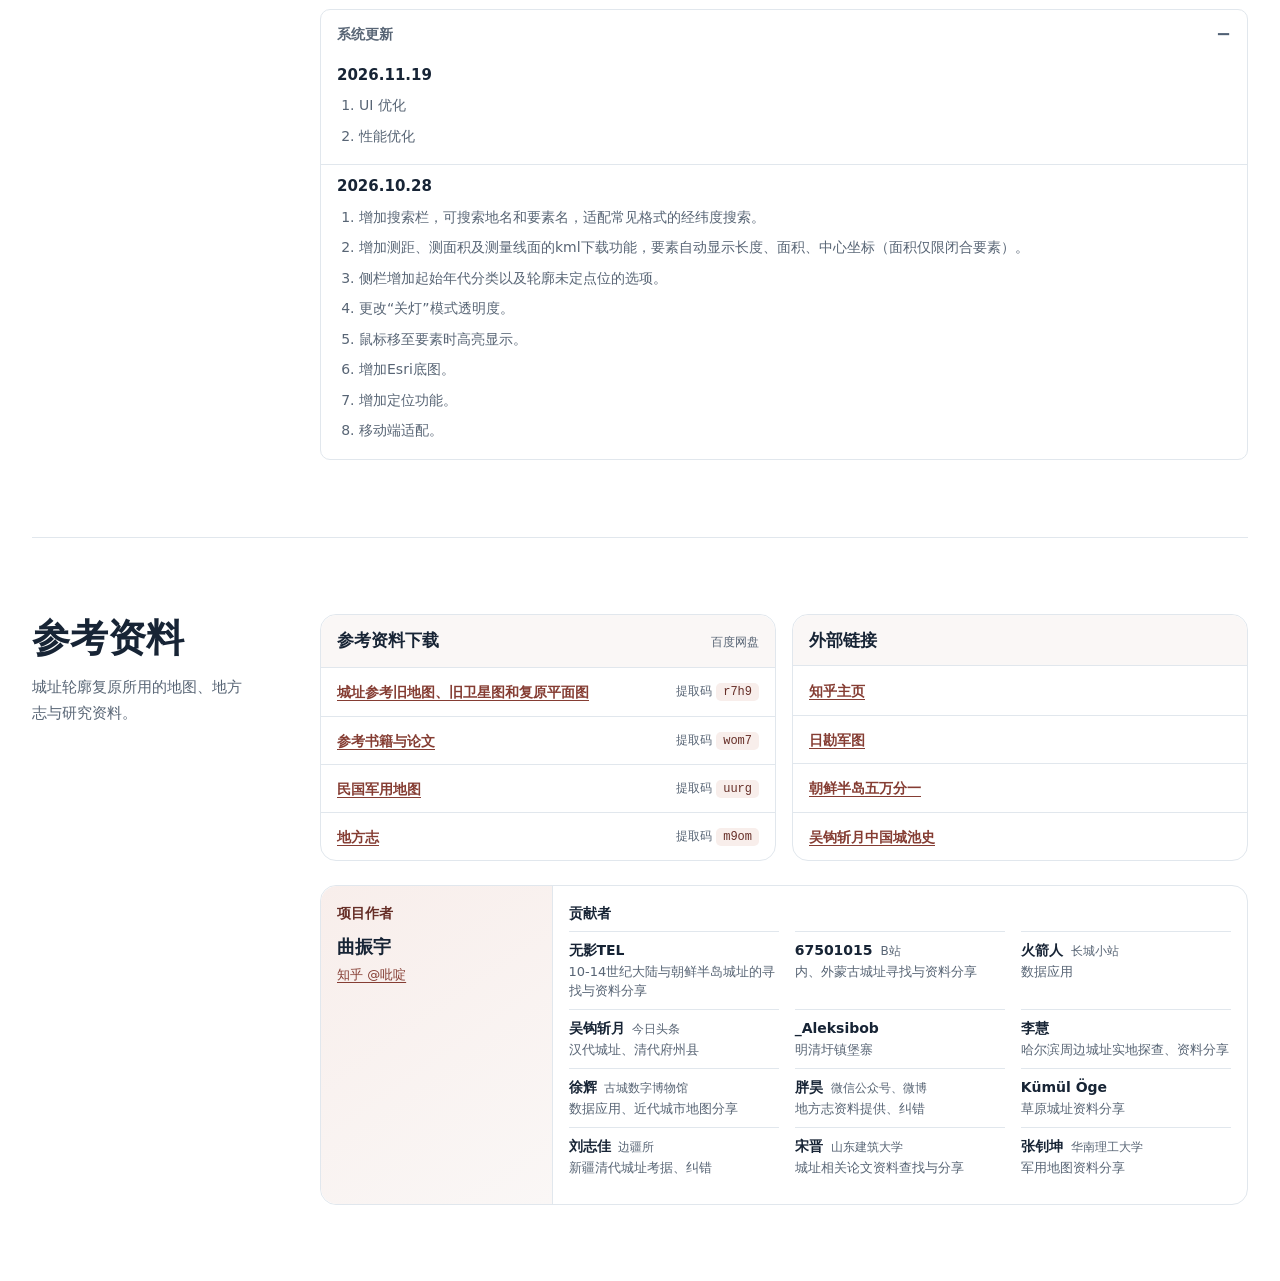
==== commit ddde8926: "更新 index.html" ====
--- a/index.html
+++ b/index.html
@@ -33,7 +33,7 @@
                     <p class="home-lead">在卫星地图上查找城墙、环壕和历史城址。</p>
                     <p>点选城址，可查起讫年代、测量数据与参考文献。</p>
                 </div>
-                <a class="home-primary" href="map-satellite.html">进入卫星地图</a>
+                <a class="home-primary" href="map-satellite.html">进入地图</a>
             </div>
             <figure class="home-preview">
                 <img src="map-preview.webp?v=3" width="1824" height="817" fetchpriority="high"
@@ -52,7 +52,6 @@
                 <dl class="home-meta">
                     <div><dt>数据版本</dt><dd><code>v20261028</code></dd></div>
                     <div><dt>更新日期</dt><dd><time datetime="2026-10-28">2026.10.28</time></dd></div>
-                    <div><dt>作者</dt><dd>曲振宇</dd></div>
                 </dl>
             </header>
 
@@ -113,7 +112,7 @@
                     <section class="home-reading-card home-coverage" aria-labelledby="coverage-title">
                         <h3 id="coverage-title">收录范围</h3>
                         <p>收录约公元前 7000 年至现代的城市、聚落与军事据点的防御工事轮廓。以城墙为主，也收录长城、山寨、圩子、宫墙、环壕、山险、水险和新建仿古城墙等。</p>
-                        <p>现有 14,000 多条城址信息，以中国及周边地区为主，多数地区仍有缺漏。其他地区绘制的部分轮廓仅供参考。</p>
+                        <p>现有 14,000 多条城址信息，以中国及周边地区为主，多数地区仍有缺漏。外国部分的城址轮廓未进行详细考证，仅供参考。</p>
                     </section>
                     <section class="home-reading-card" aria-labelledby="map-use-title">
                         <h3 id="map-use-title">地图使用</h3>
@@ -127,9 +126,9 @@
                     <section class="home-reading-card" aria-labelledby="rules-title">
                         <h3 id="rules-title">命名与年代规则</h3>
                         <dl>
-                            <div><dt>名称</dt><dd>不带括号的是城址建成时的名称，如「燕中都」「华州」「嘉定县」。原名不详时用括号标记后人所称的名称，如「（陶寺）」「（八里城）」「（古城子）」。</dd></div>
-                            <div><dt>起讫年代</dt><dd>以城址轮廓形成的时间为起始年代，以城墙拆除或城址废弃的时间为废止年代。局部拆改，如瓮城、羊马城或城门拆改，不计作整体拆除。</dd></div>
-                            <div><dt>目录归类</dt><dd>按轮廓形成的年代归入远古、夏商、两周、秦汉、魏晋南北朝、隋唐、辽宋金、蒙元、明清、民国及现代。沿用至清代且难以溯源的治所城墙按清代形态归入「清治所」。难以按中原年代归类的周边部族政权归入「藩邦」，其他国外城址归入「外国」，按当代国别和行政区划整理。</dd></div>
+                            <div><dt>名称</dt><dd>不带括号的是城址建成时的名称，如“燕中都”“华州”“嘉定县”。原名不详时用括号标记后人所称的名称，如“（陶寺）”“（八里城）”“（古城子）”。</dd></div>
+                            <div><dt>起讫年代</dt><dd>以城址轮廓形成的时间为起始年代，以城墙拆除、改线或城址废弃的时间为终止年代。局部拆改，如瓮城、羊马城或城门拆改，不计作整体拆除。</dd></div>
+                            <div><dt>目录归类</dt><dd>按轮廓形成的年代归入远古、夏商、两周、秦汉、魏晋南北朝、隋唐、辽宋金、蒙元、明清、民国及现代。沿用至清代的治所城墙一般难以溯源其精确的轮廓形成年代，故统一按清代形态归入「清治所」。难以按中原年代归类的周边部族政权归入「藩邦」，其他国外城址归入「外国」，按当代国别和行政区划整理。</dd></div>
                             <div><dt>资料出处</dt><dd>详情中的参考资料用于复原轮廓及核对基本信息。地图和遗址平面图可在下方参考资料中下载，缺少电子版的文字文献需自行查找。</dd></div>
                         </dl>
                     </section>
